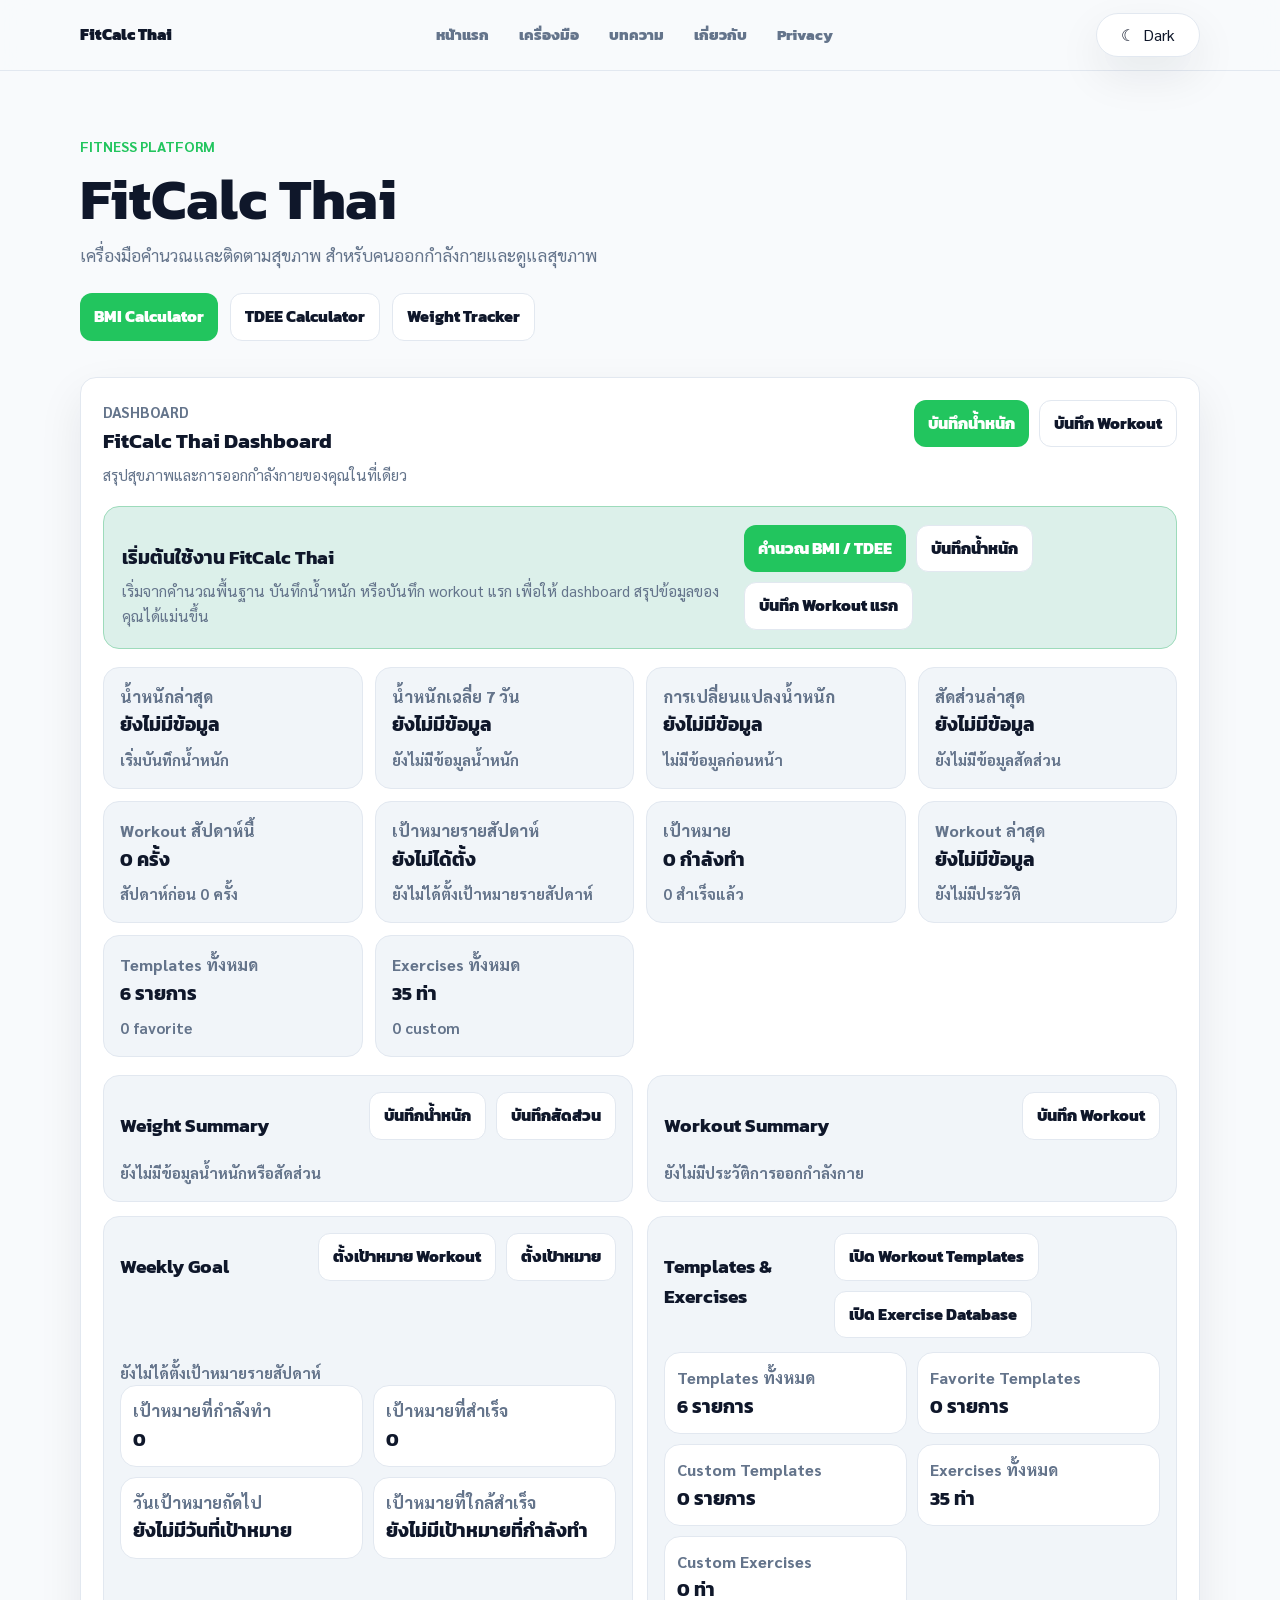
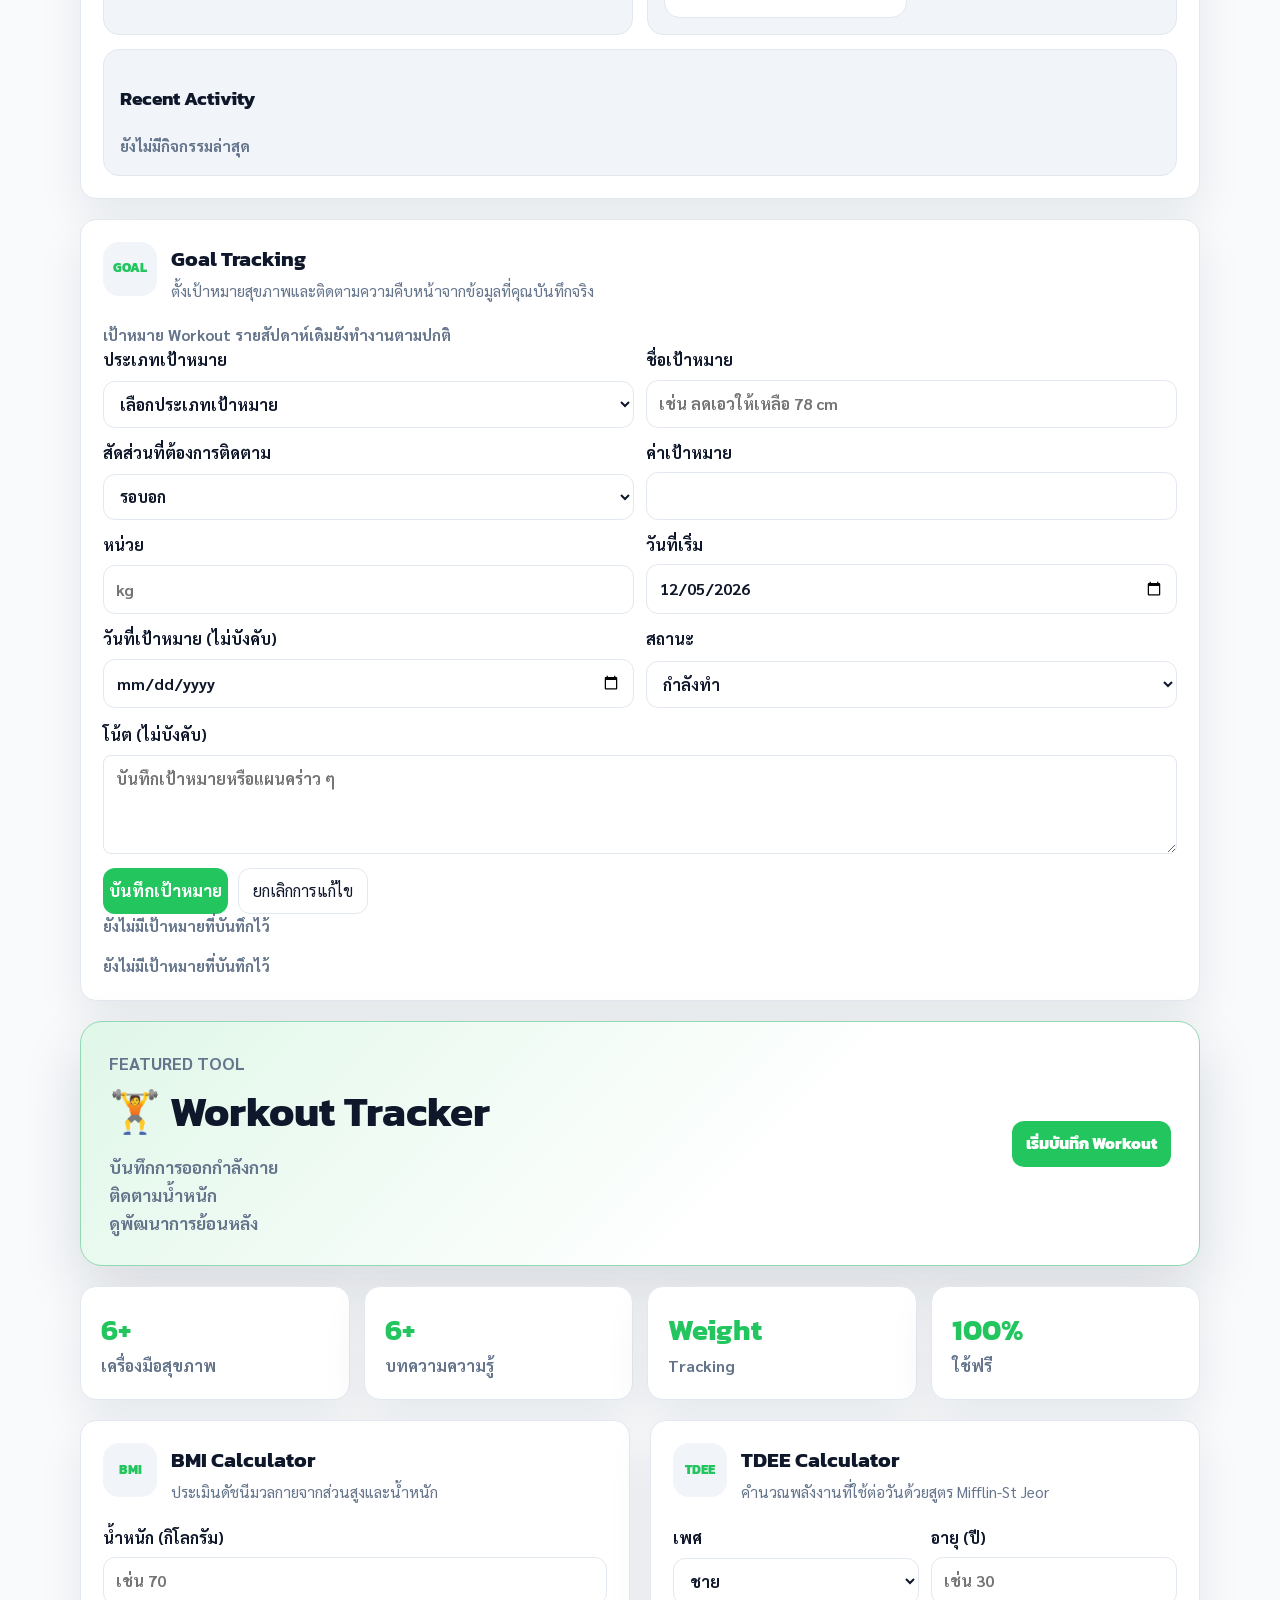
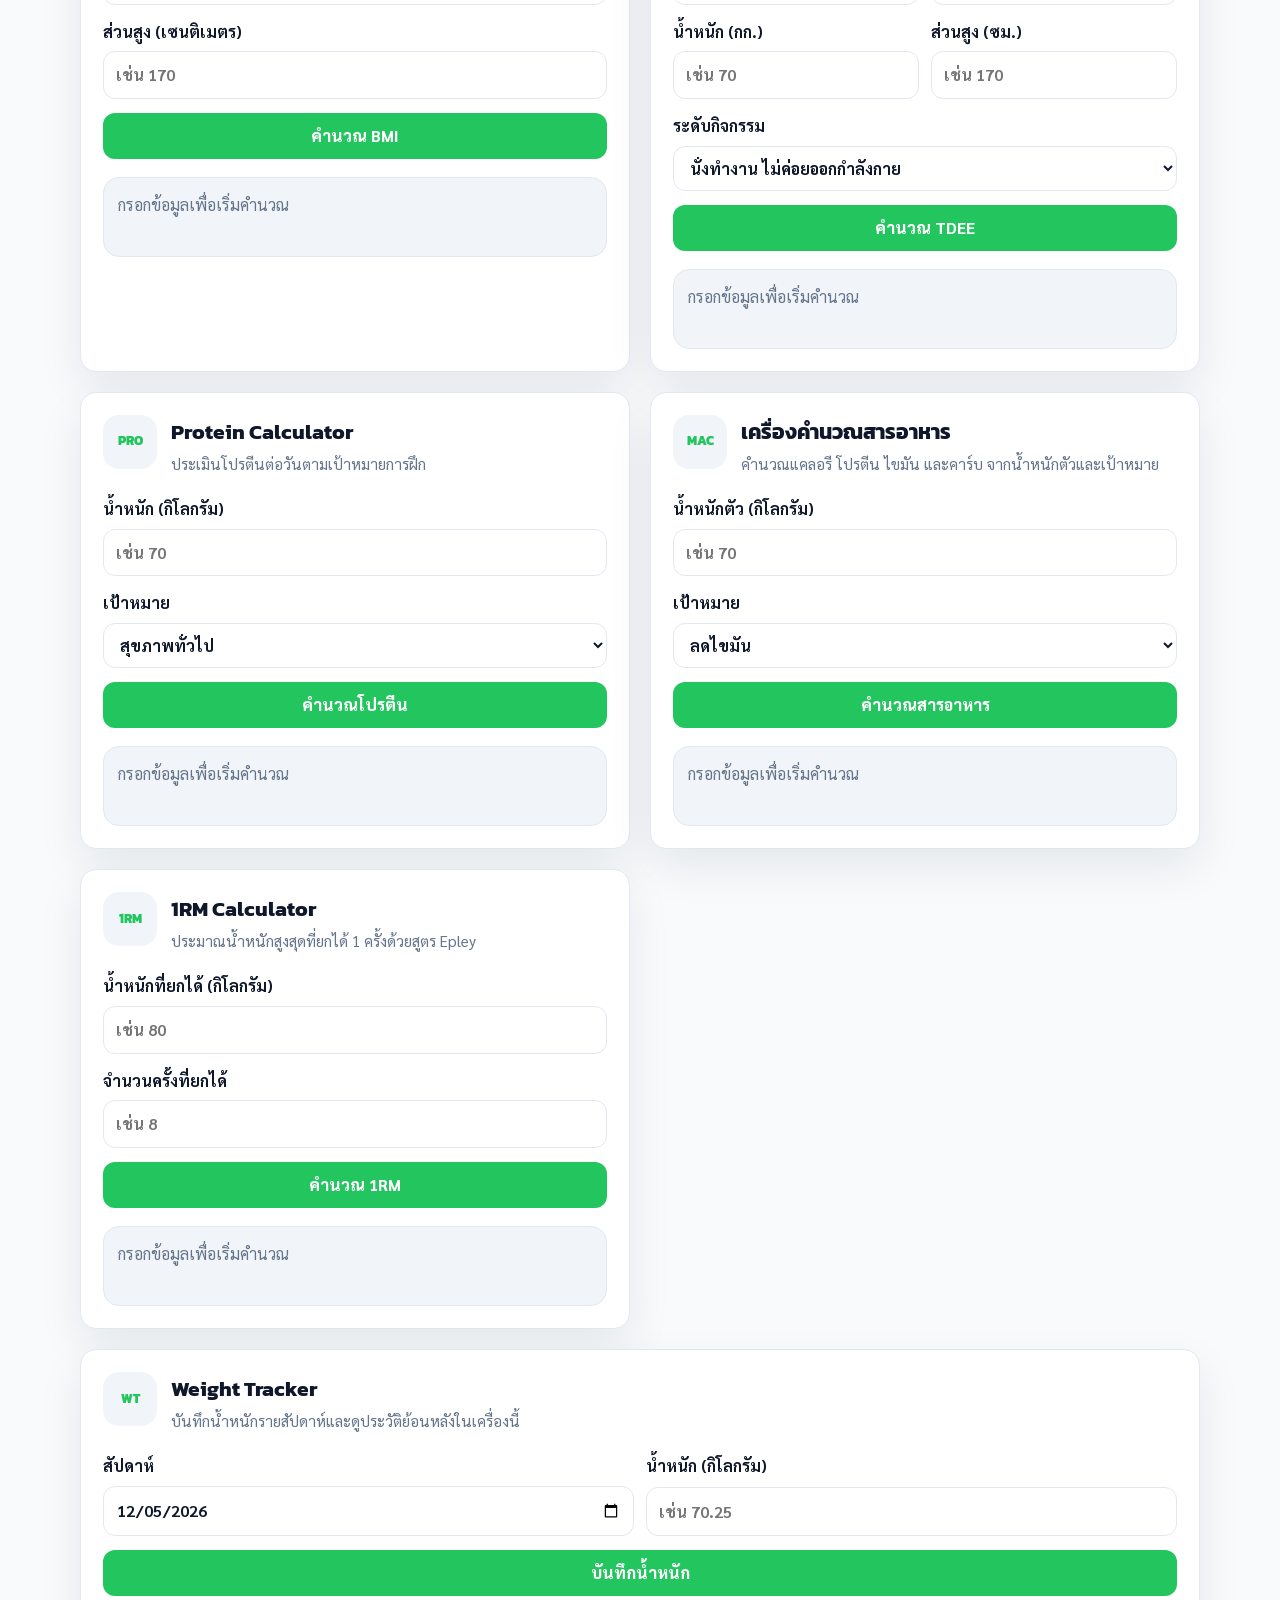
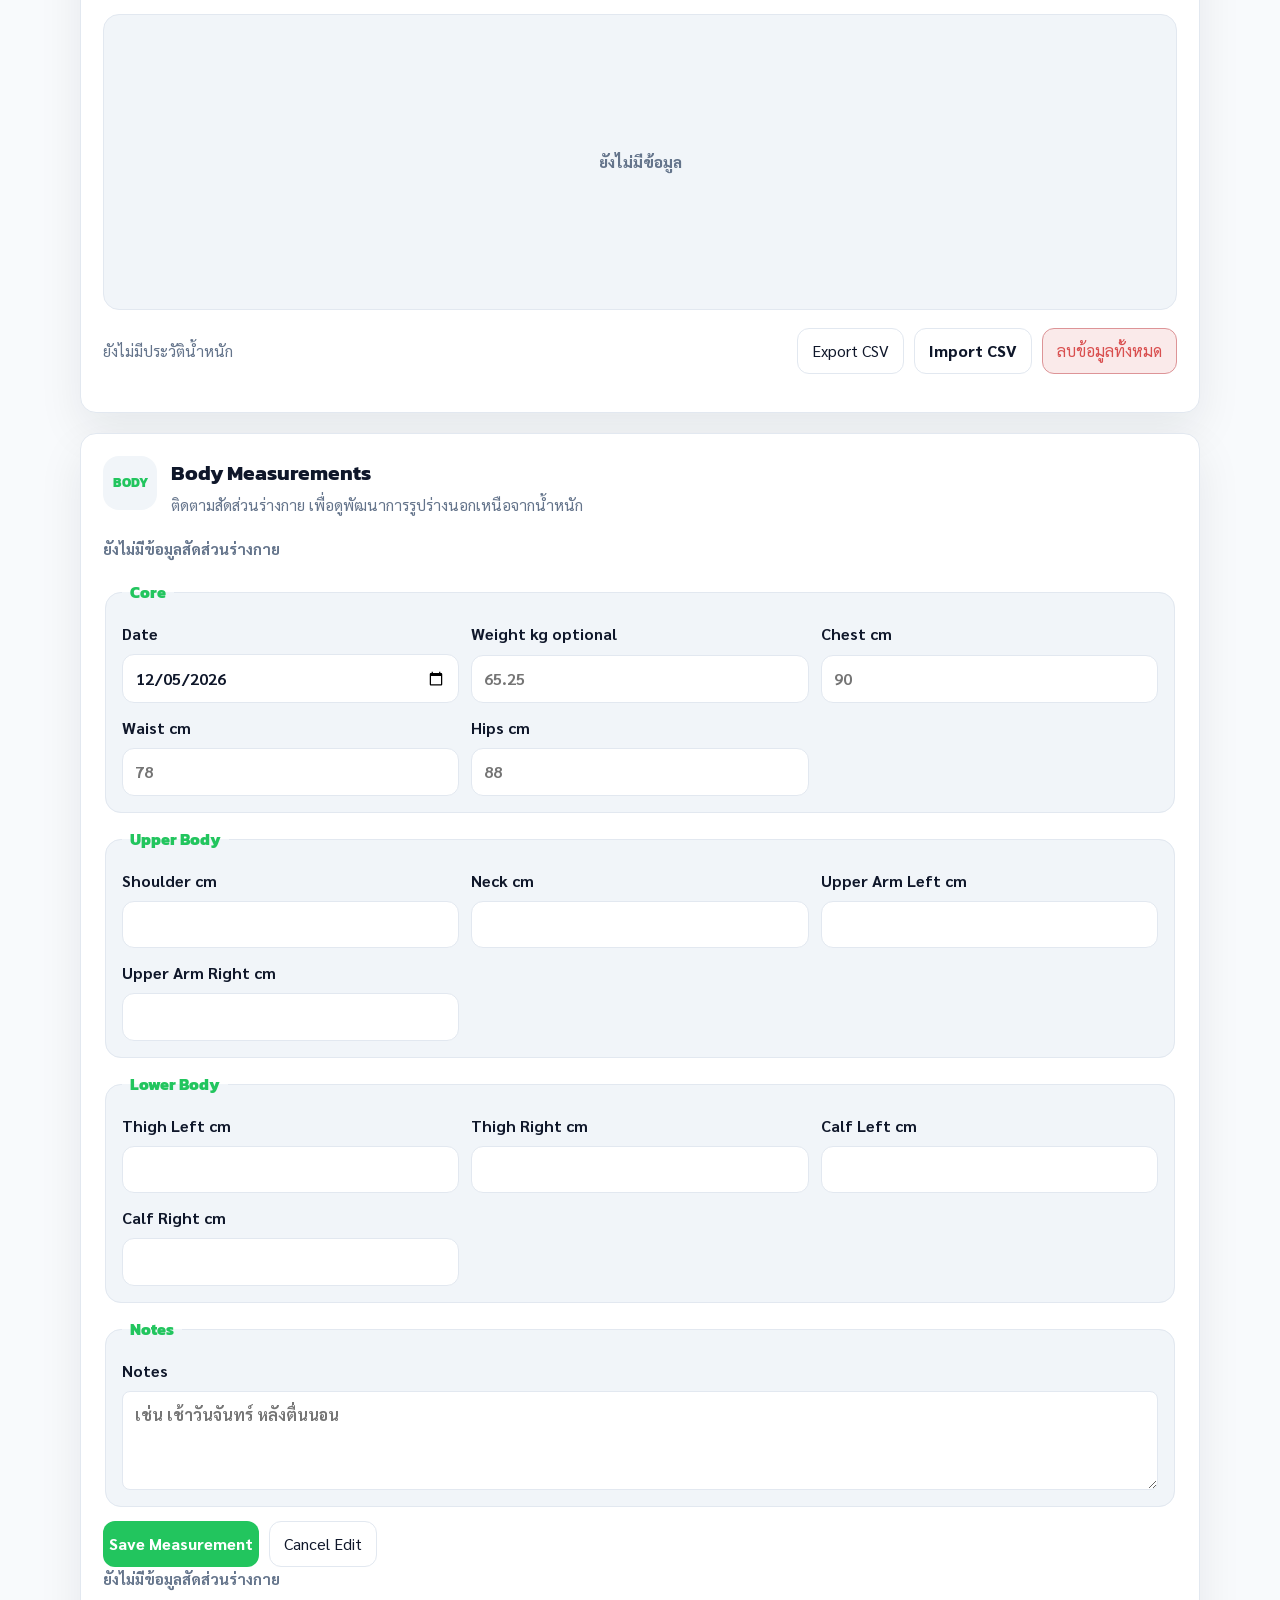
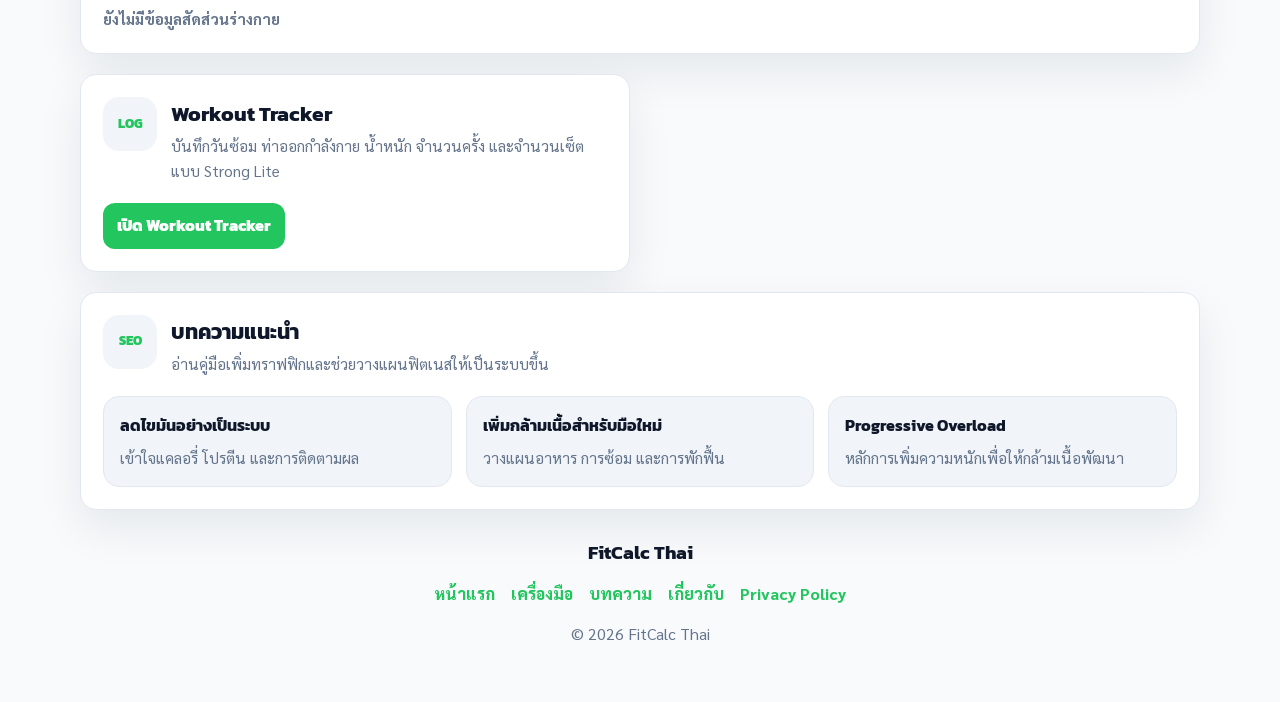
==== index.html @ 70052dc4 "feat: add goal tracking" ====
<!DOCTYPE html>
<html lang="th">
<head>
  <meta charset="UTF-8">
  <meta name="viewport" content="width=device-width, initial-scale=1.0">
  <title>FitCalc Thai | เครื่องมือฟิตเนสภาษาไทย</title>
  <meta name="description" content="FitCalc Thai เว็บรวมเครื่องมือฟิตเนสภาษาไทยสำหรับคำนวณ BMI, TDEE, โปรตีนต่อวัน และ 1RM ใช้งานง่าย รองรับมือถือ และมี Dark Mode">
  <meta name="keywords" content="FitCalc Thai, BMI Calculator, TDEE Calculator, Protein Calculator, 1RM Calculator, คำนวณ BMI, คำนวณ TDEE, คำนวณโปรตีน, คำนวณ 1RM, ฟิตเนส">
  <meta name="author" content="FitCalc Thai">
  <meta name="theme-color" content="#176b87">
  <meta property="og:type" content="website">
  <meta property="og:title" content="FitCalc Thai | เครื่องมือฟิตเนสภาษาไทย">
  <meta property="og:description" content="คำนวณ BMI, TDEE, โปรตีนต่อวัน และ 1RM ได้ในหน้าเดียว พร้อม UI แบบ Card และ Dark Mode">
  <meta property="og:site_name" content="FitCalc Thai">
  <meta property="og:locale" content="th_TH">
  <script async src="https://www.googletagmanager.com/gtag/js?id=G-XT6JGFNCKM"></script>
  <script>
    window.dataLayer = window.dataLayer || [];
    function gtag(){dataLayer.push(arguments);}
    gtag("js", new Date());
    gtag("config", "G-XT6JGFNCKM");
  </script>
  <link rel="stylesheet" href="style.css">
  <link rel="canonical" href="https://kaescib.github.io/FitCalcThai/">
  <meta name="google-site-verification" content="6y9c37ViQs0DbVfomYhz56SrQqQdRK6Nkue2IoiEQuY">
</head>
<body>
  <nav class="site-nav" aria-label="เมนูหลัก">
    <div class="nav-inner">
      <a class="nav-brand" href="index.html">FitCalc Thai</a>
      <div class="nav-links">
        <a href="index.html">หน้าแรก</a>
        <details class="nav-dropdown">
          <summary>เครื่องมือ</summary>
          <div class="dropdown-menu">
            <a href="index.html#bmiForm">BMI Calculator</a>
            <a href="index.html#tdeeForm">TDEE Calculator</a>
            <a href="index.html#proteinForm">Protein Calculator</a>
            <a href="index.html#macroForm">Macro Calculator</a>
            <a href="index.html#oneRmForm">1RM Calculator</a>
            <a href="index.html#weightTrackerForm">Weight Tracker</a>
            <a href="workout-tracker.html">Workout Tracker</a>
          </div>
        </details>
        <details class="nav-dropdown">
          <summary>บทความ</summary>
          <div class="dropdown-menu">
            <a href="bmi-guide.html">BMI Guide</a>
            <a href="tdee-guide.html">TDEE Guide</a>
            <a href="protein-guide.html">Protein Guide</a>
            <a href="gain-muscle-guide.html">Gain Muscle Guide</a>
            <a href="lose-fat-guide.html">Lose Fat Guide</a>
            <a href="progressive-overload-guide.html">Progressive Overload Guide</a>
          </div>
        </details>
        <a href="about.html">เกี่ยวกับ</a>
        <a href="privacy-policy.html">Privacy</a>
      </div>
      <button class="theme-toggle" id="themeToggle" type="button" aria-label="สลับโหมดมืดและสว่าง">
        <span id="themeIcon">☾</span>
        <span id="themeText">Dark</span>
      </button>
    </div>
  </nav>
  <header class="site-header">
    <div>
      <p class="eyebrow">Fitness Platform</p>
      <h1>FitCalc Thai</h1>
      <p class="intro">เครื่องมือคำนวณและติดตามสุขภาพ สำหรับคนออกกำลังกายและดูแลสุขภาพ</p>
      <div class="hero-actions" aria-label="เครื่องมือยอดนิยม">
        <a class="calculator-link" href="#bmiForm">BMI Calculator</a>
        <a class="guide-link" href="#tdeeForm">TDEE Calculator</a>
        <a class="guide-link" href="#weightTrackerForm">Weight Tracker</a>
      </div>
    </div>
  </header>

  <main class="tool-grid">
    <section class="card dashboard-v2-card">
      <div class="dashboard-v2-header">
        <div>
          <p class="eyebrow">Dashboard</p>
          <h2>FitCalc Thai Dashboard</h2>
          <p>สรุปสุขภาพและการออกกำลังกายของคุณในที่เดียว</p>
        </div>
        <div class="dashboard-quick-actions">
          <a class="calculator-link" href="#weightTrackerForm">บันทึกน้ำหนัก</a>
          <a class="guide-link" href="workout-tracker.html#workoutTrackerSection">บันทึก Workout</a>
        </div>
      </div>

      <div class="beginner-panel is-hidden" id="dashboardBeginnerPanel">
        <div>
          <h3>เริ่มต้นใช้งาน FitCalc Thai</h3>
          <p>เริ่มจากคำนวณพื้นฐาน บันทึกน้ำหนัก หรือบันทึก workout แรก เพื่อให้ dashboard สรุปข้อมูลของคุณได้แม่นขึ้น</p>
        </div>
        <div class="dashboard-quick-actions">
          <a class="calculator-link" href="#bmiForm">คำนวณ BMI / TDEE</a>
          <a class="guide-link" href="#weightTrackerForm">บันทึกน้ำหนัก</a>
          <a class="guide-link" href="workout-tracker.html#workoutTrackerSection">บันทึก Workout แรก</a>
        </div>
      </div>

      <div class="dashboard-summary-grid" id="dashboardSummaryCards" aria-live="polite"></div>

      <div class="dashboard-detail-grid">
        <section class="dashboard-panel">
          <div class="dashboard-panel-header">
            <h3>Weight Summary</h3>
            <div class="dashboard-link-group">
              <a class="guide-link" href="#weightTrackerForm">บันทึกน้ำหนัก</a>
              <a class="guide-link" href="#bodyMeasurementsSection">บันทึกสัดส่วน</a>
            </div>
          </div>
          <div id="dashboardWeightSummary" aria-live="polite"></div>
        </section>

        <section class="dashboard-panel">
          <div class="dashboard-panel-header">
            <h3>Workout Summary</h3>
            <a class="guide-link" href="workout-tracker.html#workoutTrackerSection">บันทึก Workout</a>
          </div>
          <div id="dashboardWorkoutSummary" aria-live="polite"></div>
        </section>

        <section class="dashboard-panel">
          <div class="dashboard-panel-header">
            <h3>Weekly Goal</h3>
            <div class="dashboard-link-group">
              <a class="guide-link" href="workout-tracker.html#weeklyGoalSection">ตั้งเป้าหมาย Workout</a>
              <a class="guide-link" href="#goalTrackingSection">ตั้งเป้าหมาย</a>
            </div>
          </div>
          <div id="dashboardWeeklyGoal" aria-live="polite"></div>
        </section>

        <section class="dashboard-panel">
          <div class="dashboard-panel-header">
            <h3>Templates & Exercises</h3>
            <div class="dashboard-link-group">
              <a class="guide-link" href="workout-tracker.html#workoutTemplatesSection">เปิด Workout Templates</a>
              <a class="guide-link" href="workout-tracker.html#exerciseDatabaseSection">เปิด Exercise Database</a>
            </div>
          </div>
          <div id="dashboardLibrarySummary" aria-live="polite"></div>
        </section>
      </div>

      <section class="dashboard-panel dashboard-recent-panel">
        <div class="dashboard-panel-header">
          <h3>Recent Activity</h3>
        </div>
        <div id="dashboardRecentActivity" aria-live="polite"></div>
      </section>
    </section>

    <section class="card tracker-card anchor-section" id="goalTrackingSection">
      <div class="card-header">
        <span class="tool-icon">GOAL</span>
        <div>
          <h2>Goal Tracking</h2>
          <p>ตั้งเป้าหมายสุขภาพและติดตามความคืบหน้าจากข้อมูลที่คุณบันทึกจริง</p>
        </div>
      </div>

      <p class="workout-status">เป้าหมาย Workout รายสัปดาห์เดิมยังทำงานตามปกติ</p>

      <form class="calculator-form goal-form" id="goalForm">
        <input type="hidden" id="goalEditingId">
        <div class="two-column">
          <label>
            ประเภทเป้าหมาย
            <select id="goalType" required>
              <option value="">เลือกประเภทเป้าหมาย</option>
              <option value="weight">เป้าหมายน้ำหนัก</option>
              <option value="waist">เป้าหมายรอบเอว</option>
              <option value="weeklyWorkout">เป้าหมาย Workout รายสัปดาห์</option>
              <option value="bodyMeasurement">เป้าหมายสัดส่วนร่างกาย</option>
            </select>
          </label>
          <label>
            ชื่อเป้าหมาย
            <input type="text" id="goalTitle" autocomplete="off" placeholder="เช่น ลดเอวให้เหลือ 78 cm" required>
          </label>
          <label>
            สัดส่วนที่ต้องการติดตาม
            <select id="goalMeasurementField">
              <option value="chest">รอบอก</option>
              <option value="hips">สะโพก</option>
              <option value="shoulder">ไหล่</option>
              <option value="upperArmAverage">ต้นแขนเฉลี่ย</option>
              <option value="thighAverage">ต้นขาเฉลี่ย</option>
            </select>
          </label>
          <label>
            ค่าเป้าหมาย
            <input type="number" id="goalTargetValue" min="0.01" step="0.01" inputmode="decimal" autocomplete="off" required>
          </label>
          <label>
            หน่วย
            <input type="text" id="goalUnit" autocomplete="off" placeholder="kg" required>
          </label>
          <label>
            วันที่เริ่ม
            <input type="date" id="goalStartDate" lang="en-GB" required>
          </label>
          <label>
            วันที่เป้าหมาย (ไม่บังคับ)
            <input type="date" id="goalTargetDate" lang="en-GB">
          </label>
          <label>
            สถานะ
            <select id="goalStatus" required>
              <option value="Active">กำลังทำ</option>
              <option value="Completed">สำเร็จแล้ว</option>
              <option value="Paused">พักไว้ก่อน</option>
            </select>
          </label>
        </div>
        <label>
          โน้ต (ไม่บังคับ)
          <textarea id="goalNotes" rows="3" placeholder="บันทึกเป้าหมายหรือแผนคร่าว ๆ"></textarea>
        </label>
        <div class="goal-form-actions">
          <button type="submit">บันทึกเป้าหมาย</button>
          <button class="secondary-button" id="cancelGoalEditButton" type="button">ยกเลิกการแก้ไข</button>
        </div>
      </form>

      <p class="workout-status" id="goalStatusMessage" aria-live="polite">ยังไม่มีเป้าหมายที่บันทึกไว้</p>
      <div class="goal-list" id="goalList" aria-live="polite"></div>
    </section>

    <section class="featured-workout-card">
      <div>
        <p class="eyebrow">Featured Tool</p>
        <h2>🏋️ Workout Tracker</h2>
        <p>บันทึกการออกกำลังกาย<br>ติดตามน้ำหนัก<br>ดูพัฒนาการย้อนหลัง</p>
      </div>
      <a class="calculator-link" href="workout-tracker.html">เริ่มบันทึก Workout</a>
    </section>

    <section class="stats-grid" aria-label="สถิติ FitCalc Thai">
      <div class="stat-card">
        <strong>6+</strong>
        <span>เครื่องมือสุขภาพ</span>
      </div>
      <div class="stat-card">
        <strong>6+</strong>
        <span>บทความความรู้</span>
      </div>
      <div class="stat-card">
        <strong>Weight</strong>
        <span>Tracking</span>
      </div>
      <div class="stat-card">
        <strong>100%</strong>
        <span>ใช้ฟรี</span>
      </div>
    </section>
    <section class="card">
      <div class="card-header">
        <span class="tool-icon">BMI</span>
        <div>
          <h2>BMI Calculator</h2>
          <p>ประเมินดัชนีมวลกายจากส่วนสูงและน้ำหนัก</p>
        </div>
      </div>

      <form class="calculator-form" id="bmiForm">
        <label>
          น้ำหนัก (กิโลกรัม)
          <input type="number" id="bmiWeight" min="1" step="0.1" inputmode="decimal" autocomplete="off" placeholder="เช่น 70" required>
        </label>
        <label>
          ส่วนสูง (เซนติเมตร)
          <input type="number" id="bmiHeight" min="1" step="0.1" inputmode="decimal" autocomplete="off" placeholder="เช่น 170" required>
        </label>
        <button type="submit">คำนวณ BMI</button>
      </form>

      <div class="result-box" id="bmiResult" aria-live="polite">กรอกข้อมูลเพื่อเริ่มคำนวณ</div>
    </section>

    <section class="card">
      <div class="card-header">
        <span class="tool-icon">TDEE</span>
        <div>
          <h2>TDEE Calculator</h2>
          <p>คำนวณพลังงานที่ใช้ต่อวันด้วยสูตร Mifflin-St Jeor</p>
        </div>
      </div>

      <form class="calculator-form" id="tdeeForm">
        <div class="two-column">
          <label>
            เพศ
            <select id="tdeeGender">
              <option value="male">ชาย</option>
              <option value="female">หญิง</option>
            </select>
          </label>
          <label>
            อายุ (ปี)
            <input type="number" id="tdeeAge" min="1" step="1" inputmode="numeric" autocomplete="off" placeholder="เช่น 30" required>
          </label>
        </div>
        <div class="two-column">
          <label>
            น้ำหนัก (กก.)
            <input type="number" id="tdeeWeight" min="1" step="0.1" inputmode="decimal" autocomplete="off" placeholder="เช่น 70" required>
          </label>
          <label>
            ส่วนสูง (ซม.)
            <input type="number" id="tdeeHeight" min="1" step="0.1" inputmode="decimal" autocomplete="off" placeholder="เช่น 170" required>
          </label>
        </div>
        <label>
          ระดับกิจกรรม
          <select id="tdeeActivity">
            <option value="1.2">นั่งทำงาน ไม่ค่อยออกกำลังกาย</option>
            <option value="1.375">ออกกำลังกายเบา 1-3 วัน/สัปดาห์</option>
            <option value="1.55">ออกกำลังกายปานกลาง 3-5 วัน/สัปดาห์</option>
            <option value="1.725">ออกกำลังกายหนัก 6-7 วัน/สัปดาห์</option>
            <option value="1.9">ใช้แรงมากหรือซ้อมหนักมาก</option>
          </select>
        </label>
        <button type="submit">คำนวณ TDEE</button>
      </form>

      <div class="result-box" id="tdeeResult" aria-live="polite">กรอกข้อมูลเพื่อเริ่มคำนวณ</div>
    </section>

    <section class="card">
      <div class="card-header">
        <span class="tool-icon">PRO</span>
        <div>
          <h2>Protein Calculator</h2>
          <p>ประเมินโปรตีนต่อวันตามเป้าหมายการฝึก</p>
        </div>
      </div>

      <form class="calculator-form" id="proteinForm">
        <label>
          น้ำหนัก (กิโลกรัม)
          <input type="number" id="proteinWeight" min="1" step="0.1" inputmode="decimal" autocomplete="off" placeholder="เช่น 70" required>
        </label>
        <label>
          เป้าหมาย
          <select id="proteinGoal">
            <option value="1.2">สุขภาพทั่วไป</option>
            <option value="1.6">ลดไขมัน / รักษากล้ามเนื้อ</option>
            <option value="2">เพิ่มกล้ามเนื้อ</option>
          </select>
        </label>
        <button type="submit">คำนวณโปรตีน</button>
      </form>

      <div class="result-box" id="proteinResult" aria-live="polite">กรอกข้อมูลเพื่อเริ่มคำนวณ</div>
    </section>

    <section class="card">
      <div class="card-header">
        <span class="tool-icon">MAC</span>
        <div>
          <h2>เครื่องคำนวณสารอาหาร</h2>
          <p>คำนวณแคลอรี โปรตีน ไขมัน และคาร์บ จากน้ำหนักตัวและเป้าหมาย</p>
        </div>
      </div>

      <form class="calculator-form" id="macroForm">
        <label>
          น้ำหนักตัว (กิโลกรัม)
          <input type="number" id="macroWeight" min="1" step="0.1" inputmode="decimal" autocomplete="off" placeholder="เช่น 70" required>
        </label>
        <label>
          เป้าหมาย
          <select id="macroGoal">
            <option value="fatLoss">ลดไขมัน</option>
            <option value="maintenance">รักษาน้ำหนัก</option>
            <option value="muscleGain">เพิ่มกล้ามเนื้อ</option>
          </select>
        </label>
        <button type="submit">คำนวณสารอาหาร</button>
      </form>

      <div class="result-box" id="macroResult" aria-live="polite">กรอกข้อมูลเพื่อเริ่มคำนวณ</div>
    </section>

    <section class="card">
      <div class="card-header">
        <span class="tool-icon">1RM</span>
        <div>
          <h2>1RM Calculator</h2>
          <p>ประมาณน้ำหนักสูงสุดที่ยกได้ 1 ครั้งด้วยสูตร Epley</p>
        </div>
      </div>

      <form class="calculator-form" id="oneRmForm">
        <label>
          น้ำหนักที่ยกได้ (กิโลกรัม)
          <input type="number" id="oneRmWeight" min="1" step="0.5" inputmode="decimal" autocomplete="off" placeholder="เช่น 80" required>
        </label>
        <label>
          จำนวนครั้งที่ยกได้
          <input type="number" id="oneRmReps" min="1" step="1" inputmode="numeric" autocomplete="off" placeholder="เช่น 8" required>
        </label>
        <button type="submit">คำนวณ 1RM</button>
      </form>

      <div class="result-box" id="oneRmResult" aria-live="polite">กรอกข้อมูลเพื่อเริ่มคำนวณ</div>
    </section>

    <section class="card tracker-card">
      <div class="card-header">
        <span class="tool-icon">WT</span>
        <div>
          <h2>Weight Tracker</h2>
          <p>บันทึกน้ำหนักรายสัปดาห์และดูประวัติย้อนหลังในเครื่องนี้</p>
        </div>
      </div>

      <form class="calculator-form" id="weightTrackerForm">
        <div class="two-column">
          <label>
            สัปดาห์
            <input type="date" id="trackerDate" lang="en-GB" required>
          </label>
          <label>
            น้ำหนัก (กิโลกรัม)
            <input type="number" id="trackerWeight" min="1" step="0.01" inputmode="decimal" autocomplete="off" placeholder="เช่น 70.25" required>
          </label>
        </div>
        <button type="submit">บันทึกน้ำหนัก</button>
      </form>

      <div class="chart-panel">
        <canvas id="weightProgressChart" aria-label="กราฟน้ำหนักรายสัปดาห์" role="img"></canvas>
        <p class="empty-chart-message" id="chartEmptyMessage">ยังไม่มีข้อมูล</p>
      </div>

      <div class="tracker-actions">
        <p id="trackerSummary" aria-live="polite">ยังไม่มีประวัติน้ำหนัก</p>
        <div class="tracker-buttons">
          <button class="secondary-button" id="exportCsvButton" type="button">Export CSV</button>
          <label class="secondary-button import-button" for="importCsvInput">Import CSV</label>
          <input class="file-input" id="importCsvInput" type="file" accept=".csv,text/csv">
          <button class="danger-button" id="clearTrackerButton" type="button">ลบข้อมูลทั้งหมด</button>
        </div>
      </div>

      <ul class="history-list" id="weightHistoryList" aria-live="polite"></ul>
    </section>

    <section class="card tracker-card anchor-section" id="bodyMeasurementsSection">
      <div class="card-header">
        <span class="tool-icon">BODY</span>
        <div>
          <h2>Body Measurements</h2>
          <p>ติดตามสัดส่วนร่างกาย เพื่อดูพัฒนาการรูปร่างนอกเหนือจากน้ำหนัก</p>
        </div>
      </div>

      <div class="measurement-summary-grid" id="measurementSummary" aria-live="polite"></div>

      <form class="calculator-form measurement-form" id="bodyMeasurementForm">
        <input type="hidden" id="measurementEditingId">

        <fieldset>
          <legend>Core</legend>
          <div class="measurement-field-grid">
            <label>
              Date
              <input type="date" id="measurementDate" lang="en-GB" required>
            </label>
            <label>
              Weight kg optional
              <input type="number" id="measurementWeight" min="0" step="0.01" inputmode="decimal" autocomplete="off" placeholder="65.25">
            </label>
            <label>
              Chest cm
              <input type="number" id="measurementChest" min="0" step="0.01" inputmode="decimal" autocomplete="off" placeholder="90">
            </label>
            <label>
              Waist cm
              <input type="number" id="measurementWaist" min="0" step="0.01" inputmode="decimal" autocomplete="off" placeholder="78">
            </label>
            <label>
              Hips cm
              <input type="number" id="measurementHips" min="0" step="0.01" inputmode="decimal" autocomplete="off" placeholder="88">
            </label>
          </div>
        </fieldset>

        <fieldset>
          <legend>Upper Body</legend>
          <div class="measurement-field-grid">
            <label>
              Shoulder cm
              <input type="number" id="measurementShoulder" min="0" step="0.01" inputmode="decimal" autocomplete="off">
            </label>
            <label>
              Neck cm
              <input type="number" id="measurementNeck" min="0" step="0.01" inputmode="decimal" autocomplete="off">
            </label>
            <label>
              Upper Arm Left cm
              <input type="number" id="measurementUpperArmLeft" min="0" step="0.01" inputmode="decimal" autocomplete="off">
            </label>
            <label>
              Upper Arm Right cm
              <input type="number" id="measurementUpperArmRight" min="0" step="0.01" inputmode="decimal" autocomplete="off">
            </label>
          </div>
        </fieldset>

        <fieldset>
          <legend>Lower Body</legend>
          <div class="measurement-field-grid">
            <label>
              Thigh Left cm
              <input type="number" id="measurementThighLeft" min="0" step="0.01" inputmode="decimal" autocomplete="off">
            </label>
            <label>
              Thigh Right cm
              <input type="number" id="measurementThighRight" min="0" step="0.01" inputmode="decimal" autocomplete="off">
            </label>
            <label>
              Calf Left cm
              <input type="number" id="measurementCalfLeft" min="0" step="0.01" inputmode="decimal" autocomplete="off">
            </label>
            <label>
              Calf Right cm
              <input type="number" id="measurementCalfRight" min="0" step="0.01" inputmode="decimal" autocomplete="off">
            </label>
          </div>
        </fieldset>

        <fieldset>
          <legend>Notes</legend>
          <label>
            Notes
            <textarea id="measurementNotes" rows="3" placeholder="เช่น เช้าวันจันทร์ หลังตื่นนอน"></textarea>
          </label>
        </fieldset>

        <div class="measurement-actions">
          <button type="submit">Save Measurement</button>
          <button class="secondary-button" id="cancelMeasurementEditButton" type="button">Cancel Edit</button>
        </div>
      </form>

      <p class="workout-status" id="measurementStatus" aria-live="polite">ยังไม่มีข้อมูลสัดส่วนร่างกาย</p>
      <div class="measurement-history-list" id="measurementHistoryList" aria-live="polite"></div>
    </section>

    <section class="card" id="workoutTrackerCard">
      <div class="card-header">
        <span class="tool-icon">LOG</span>
        <div>
          <h2>Workout Tracker</h2>
          <p>บันทึกวันซ้อม ท่าออกกำลังกาย น้ำหนัก จำนวนครั้ง และจำนวนเซ็ตแบบ Strong Lite</p>
        </div>
      </div>
      <a class="calculator-link" href="workout-tracker.html">เปิด Workout Tracker</a>
    </section>

    <section class="card article-links">
      <div class="card-header">
        <span class="tool-icon">SEO</span>
        <div>
          <h2>บทความแนะนำ</h2>
          <p>อ่านคู่มือเพิ่มทราฟฟิกและช่วยวางแผนฟิตเนสให้เป็นระบบขึ้น</p>
        </div>
      </div>

      <div class="article-link-grid">
        <a class="article-link-card" href="lose-fat-guide.html">
          <strong>ลดไขมันอย่างเป็นระบบ</strong>
          <span>เข้าใจแคลอรี่ โปรตีน และการติดตามผล</span>
        </a>
        <a class="article-link-card" href="gain-muscle-guide.html">
          <strong>เพิ่มกล้ามเนื้อสำหรับมือใหม่</strong>
          <span>วางแผนอาหาร การซ้อม และการพักฟื้น</span>
        </a>
        <a class="article-link-card" href="progressive-overload-guide.html">
          <strong>Progressive Overload</strong>
          <span>หลักการเพิ่มความหนักเพื่อให้กล้ามเนื้อพัฒนา</span>
        </a>
      </div>
    </section>
  </main>

  <footer class="site-footer">
    <strong class="footer-brand">FitCalc Thai</strong>
    <div class="footer-links">
      <a href="index.html">หน้าแรก</a>
      <a href="index.html#bmiForm">เครื่องมือ</a>
      <a href="bmi-guide.html">บทความ</a>
      <a href="about.html">เกี่ยวกับ</a>
      <a href="privacy-policy.html">Privacy Policy</a>
    </div>
    <p>© 2026 FitCalc Thai</p>
  </footer>

  <script src="chart.umd.js" defer></script>
  <script src="script.js" defer></script>
</body>
</html>
---- style.css ----
@import url("https://fonts.googleapis.com/css2?family=Kanit:wght@500;600;700;800&family=Sarabun:wght@400;500;600;700&display=swap");

:root {
  --bg: #f4f7fb;
  --surface: #ffffff;
  --surface-soft: #eef4ff;
  --text: #172033;
  --muted: #5b677c;
  --border: #d9e2f2;
  --primary: #176b87;
  --primary-dark: #114f63;
  --accent: #f2a541;
  --shadow: 0 16px 40px rgba(23, 32, 51, 0.1);
}

body.dark {
  --bg: #101722;
  --surface: #182232;
  --surface-soft: #22304a;
  --text: #edf4ff;
  --muted: #a8b6cc;
  --border: #314158;
  --primary: #62c7e6;
  --primary-dark: #41aacb;
  --accent: #f7bf63;
  --shadow: 0 16px 40px rgba(0, 0, 0, 0.28);
}

* {
  box-sizing: border-box;
}

html {
  scroll-behavior: smooth;
  scroll-padding-top: 112px;
}

body {
  margin: 0;
  min-height: 100vh;
  background: var(--bg);
  color: var(--text);
  font-family: Arial, "Tahoma", sans-serif;
  line-height: 1.6;
  transition: background 0.2s ease, color 0.2s ease;
}

.site-nav {
  position: sticky;
  top: 0;
  z-index: 10;
  border-bottom: 1px solid var(--border);
  background: color-mix(in srgb, var(--bg) 92%, transparent);
  backdrop-filter: blur(14px);
}

.nav-inner {
  display: flex;
  align-items: center;
  justify-content: space-between;
  gap: 20px;
  width: min(1120px, calc(100% - 32px));
  min-height: 62px;
  margin: 0 auto;
}

.nav-brand {
  color: var(--text);
  font-size: 1rem;
  font-weight: 900;
  text-decoration: none;
  white-space: nowrap;
}

.nav-links {
  display: flex;
  flex-wrap: wrap;
  justify-content: flex-end;
  gap: 6px;
}

.nav-links a {
  border-radius: 8px;
  color: var(--muted);
  font-size: 0.95rem;
  font-weight: 800;
  text-decoration: none;
  padding: 8px 10px;
}

.nav-links a:hover {
  background: var(--surface-soft);
  color: var(--primary);
}

.site-header,
.tool-grid,
.site-footer {
  width: min(1120px, calc(100% - 32px));
  margin: 0 auto;
}

.site-header {
  display: flex;
  align-items: flex-start;
  justify-content: space-between;
  gap: 24px;
  padding: 44px 0 28px;
}

.eyebrow {
  margin: 0 0 8px;
  color: var(--primary);
  font-size: 0.9rem;
  font-weight: 700;
  text-transform: uppercase;
}

h1,
h2,
p {
  margin-top: 0;
}

h1 {
  max-width: 760px;
  margin-bottom: 10px;
  font-size: clamp(2rem, 5vw, 3.6rem);
  line-height: 1.15;
}

.intro {
  max-width: 720px;
  margin-bottom: 0;
  color: var(--muted);
  font-size: 1.05rem;
}

.theme-toggle {
  display: inline-flex;
  align-items: center;
  justify-content: center;
  gap: 8px;
  min-width: 104px;
  min-height: 44px;
  border: 1px solid var(--border);
  border-radius: 8px;
  background: var(--surface);
  color: var(--text);
  box-shadow: var(--shadow);
  cursor: pointer;
  font-weight: 700;
}

.tool-grid {
  display: grid;
  grid-template-columns: repeat(2, minmax(0, 1fr));
  gap: 20px;
}

.card {
  border: 1px solid var(--border);
  border-radius: 8px;
  background: var(--surface);
  box-shadow: var(--shadow);
  padding: 22px;
  scroll-margin-top: 96px;
}

.anchor-section,
#workoutForm,
#workoutTemplateList,
#exerciseDatabaseList,
#weeklyWorkoutGoal {
  scroll-margin-top: 128px;
}

.card-header {
  display: flex;
  gap: 14px;
  align-items: flex-start;
  margin-bottom: 20px;
}

.tool-icon {
  display: inline-flex;
  flex: 0 0 54px;
  align-items: center;
  justify-content: center;
  width: 54px;
  height: 54px;
  border-radius: 8px;
  background: var(--surface-soft);
  color: var(--primary);
  font-size: 0.8rem;
  font-weight: 800;
}

.card h2 {
  margin-bottom: 4px;
  font-size: 1.3rem;
}

.card p {
  margin-bottom: 0;
  color: var(--muted);
  font-size: 0.95rem;
}

.calculator-form {
  display: grid;
  gap: 14px;
}

.two-column {
  display: grid;
  grid-template-columns: repeat(2, minmax(0, 1fr));
  gap: 12px;
}

label {
  display: grid;
  gap: 7px;
  color: var(--text);
  font-weight: 700;
}

input,
select,
textarea {
  width: 100%;
  min-height: 44px;
  border: 1px solid var(--border);
  border-radius: 8px;
  background: var(--surface);
  color: var(--text);
  font: inherit;
  padding: 10px 12px;
  outline: none;
}

textarea {
  min-height: 96px;
  resize: vertical;
}

select {
  cursor: pointer;
}

input:focus,
select:focus,
textarea:focus {
  border-color: var(--primary);
  box-shadow: 0 0 0 3px color-mix(in srgb, var(--primary) 22%, transparent);
}

button[type="submit"] {
  min-height: 46px;
  border: 0;
  border-radius: 8px;
  background: var(--primary);
  color: #ffffff;
  cursor: pointer;
  font: inherit;
  font-weight: 800;
  transition: transform 0.15s ease, background 0.15s ease;
}

button[type="button"] {
  font: inherit;
}

button:focus-visible,
input:focus-visible,
select:focus-visible,
textarea:focus-visible {
  outline: 3px solid var(--accent);
  outline-offset: 2px;
}

button[type="submit"]:hover,
.theme-toggle:hover,
.secondary-button:hover,
.danger-button:hover {
  transform: translateY(-1px);
}

button[type="submit"]:active,
.theme-toggle:active,
.secondary-button:active,
.danger-button:active {
  transform: translateY(0);
}

button[type="submit"]:hover {
  background: var(--primary-dark);
}

.result-box {
  min-height: 80px;
  margin-top: 18px;
  border: 1px solid var(--border);
  border-radius: 8px;
  background: var(--surface-soft);
  color: var(--muted);
  padding: 14px;
}

.result-box strong {
  display: block;
  color: var(--text);
  font-size: 1.45rem;
  line-height: 1.25;
}

.result-box span {
  color: var(--primary);
  font-weight: 800;
}

.tracker-card {
  grid-column: 1 / -1;
}

.chart-panel {
  position: relative;
  min-height: 280px;
  margin-top: 18px;
  border: 1px solid var(--border);
  border-radius: 8px;
  background: var(--surface-soft);
  padding: 14px;
}

.chart-panel canvas {
  width: 100%;
  height: 260px;
}

.empty-chart-message {
  position: absolute;
  inset: 0;
  display: grid;
  place-items: center;
  margin: 0;
  color: var(--muted);
  font-weight: 800;
}

.chart-panel.has-data .empty-chart-message {
  display: none;
}

.tracker-actions {
  display: flex;
  align-items: center;
  justify-content: space-between;
  gap: 14px;
  margin-top: 18px;
}

.tracker-actions p {
  margin: 0;
  color: var(--muted);
}

.tracker-buttons {
  display: flex;
  flex-wrap: wrap;
  justify-content: flex-end;
  gap: 10px;
}

.secondary-button,
.danger-button {
  display: inline-flex;
  align-items: center;
  justify-content: center;
  min-height: 42px;
  border-radius: 8px;
  cursor: pointer;
  font-weight: 800;
  padding: 9px 14px;
  transition: transform 0.15s ease, background 0.15s ease;
}

.secondary-button {
  border: 1px solid var(--border);
  background: var(--surface);
  color: var(--text);
}

.secondary-button:hover {
  background: var(--surface-soft);
}

.danger-button {
  border: 1px solid color-mix(in srgb, #d94f4f 55%, var(--border));
  background: color-mix(in srgb, #d94f4f 12%, var(--surface));
  color: #d94f4f;
}

.danger-button:hover {
  background: color-mix(in srgb, #d94f4f 18%, var(--surface));
}

.file-input {
  position: absolute;
  width: 1px;
  height: 1px;
  overflow: hidden;
  clip: rect(0 0 0 0);
  white-space: nowrap;
  clip-path: inset(50%);
}

.history-list {
  display: grid;
  gap: 10px;
  margin: 16px 0 0;
  padding: 0;
  list-style: none;
}

.history-item {
  display: flex;
  align-items: center;
  justify-content: space-between;
  gap: 16px;
  border: 1px solid var(--border);
  border-radius: 8px;
  background: var(--surface-soft);
  padding: 12px 14px;
}

.history-item strong {
  display: block;
  color: var(--text);
}

.history-item span {
  color: var(--muted);
  font-size: 0.95rem;
}

.measurement-summary-grid {
  display: grid;
  grid-template-columns: repeat(4, minmax(0, 1fr));
  gap: 12px;
  margin-bottom: 18px;
}

.measurement-summary-card,
.measurement-history-card {
  border: 1px solid var(--border);
  border-radius: 16px;
  background: var(--surface-soft);
  padding: 14px;
}

.measurement-summary-card span,
.measurement-history-card span,
.measurement-history-grid span {
  display: block;
  color: var(--muted);
  font-weight: 800;
}

.measurement-summary-card strong,
.measurement-history-card strong,
.measurement-history-grid strong {
  display: block;
  color: var(--text);
  font-family: "Kanit", Arial, "Tahoma", sans-serif;
}

.measurement-summary-card p {
  margin: 8px 0 0;
  color: var(--primary);
  font-weight: 800;
}

.measurement-form fieldset {
  min-width: 0;
  border: 1px solid var(--border);
  border-radius: 16px;
  background: var(--surface-soft);
  padding: 16px;
}

.measurement-form legend {
  color: var(--primary);
  font-family: "Kanit", Arial, "Tahoma", sans-serif;
  font-weight: 800;
  padding: 0 8px;
}

.measurement-field-grid {
  display: grid;
  grid-template-columns: repeat(3, minmax(0, 1fr));
  gap: 12px;
}

.measurement-actions {
  display: flex;
  flex-wrap: wrap;
  gap: 10px;
}

.measurement-history-list {
  display: grid;
  gap: 12px;
  margin-top: 16px;
}

.measurement-history-card {
  display: grid;
  gap: 12px;
}

.measurement-history-header {
  display: flex;
  align-items: flex-start;
  justify-content: space-between;
  gap: 12px;
}

.measurement-history-grid {
  display: grid;
  grid-template-columns: repeat(3, minmax(0, 1fr));
  gap: 10px;
}

.measurement-history-grid div {
  border: 1px solid var(--border);
  border-radius: 12px;
  background: var(--surface);
  padding: 10px 12px;
}

.measurement-note {
  border-top: 1px solid var(--border);
  padding-top: 10px;
}

.goal-form-actions,
.goal-card-actions {
  display: flex;
  flex-wrap: wrap;
  gap: 10px;
}

.goal-list {
  display: grid;
  grid-template-columns: repeat(2, minmax(0, 1fr));
  gap: 14px;
  margin-top: 16px;
}

.goal-card {
  display: grid;
  gap: 12px;
  border: 1px solid var(--border);
  border-radius: 16px;
  background: var(--surface-soft);
  padding: 16px;
}

.goal-card-header {
  display: flex;
  align-items: flex-start;
  justify-content: space-between;
  gap: 12px;
}

.goal-card-header span {
  display: block;
  color: var(--primary);
  font-weight: 800;
}

.goal-card-header h3 {
  margin: 2px 0 0;
  font-size: 1.18rem;
}

.goal-card-header > strong {
  border-radius: 999px;
  background: var(--surface);
  color: var(--primary);
  padding: 5px 9px;
}

.goal-progress-grid {
  display: grid;
  grid-template-columns: repeat(2, minmax(0, 1fr));
  gap: 10px;
}

.goal-status-text {
  color: var(--primary);
  font-weight: 800;
}

.site-footer {
  padding: 28px 0 40px;
  color: var(--muted);
  text-align: center;
}

.site-footer a {
  color: var(--primary);
  font-weight: 800;
  text-decoration: none;
}

.footer-links {
  display: flex;
  flex-wrap: wrap;
  justify-content: center;
  gap: 10px 16px;
  margin-bottom: 14px;
}

.article-links {
  grid-column: 1 / -1;
}

.article-link-grid {
  display: grid;
  grid-template-columns: repeat(3, minmax(0, 1fr));
  gap: 14px;
}

.article-link-card {
  border: 1px solid var(--border);
  border-radius: 8px;
  background: var(--surface-soft);
  color: var(--text);
  padding: 16px;
  text-decoration: none;
}

.article-link-card strong {
  display: block;
  margin-bottom: 6px;
}

.article-link-card span {
  color: var(--muted);
  font-size: 0.95rem;
}

.article-layout {
  width: min(880px, calc(100% - 32px));
  margin: 0 auto;
}

.article-card {
  border: 1px solid var(--border);
  border-radius: 8px;
  background: var(--surface);
  box-shadow: var(--shadow);
  padding: 28px;
}

.article-card h2 {
  margin: 30px 0 10px;
  font-size: 1.65rem;
}

.article-card h3 {
  margin: 22px 0 8px;
  font-size: 1.18rem;
}

.article-card p,
.article-card li {
  color: var(--muted);
}

.article-card ul,
.article-card ol {
  padding-left: 22px;
}

.guide-nav {
  display: flex;
  flex-wrap: wrap;
  gap: 10px;
  margin: 22px 0;
}

.guide-link,
.calculator-link {
  display: inline-flex;
  align-items: center;
  justify-content: center;
  min-height: 44px;
  border-radius: 8px;
  font-weight: 800;
  text-decoration: none;
  padding: 10px 14px;
}

.guide-link {
  border: 1px solid var(--border);
  background: var(--surface);
  color: var(--text);
}

.calculator-link {
  background: var(--primary);
  color: #ffffff;
}

.guide-link:hover,
.calculator-link:hover {
  transform: translateY(-1px);
}

.faq-item {
  border-top: 1px solid var(--border);
  padding-top: 14px;
}

@media (max-width: 760px) {
  .nav-inner {
    display: grid;
    gap: 10px;
    padding: 12px 0;
  }

  .nav-links {
    justify-content: flex-start;
  }

  .site-header {
    display: grid;
    padding-top: 28px;
  }

  .theme-toggle {
    width: 100%;
    box-shadow: none;
  }

  .tool-grid {
    grid-template-columns: 1fr;
  }

  .card {
    padding: 18px;
  }

  .card-header {
    gap: 12px;
  }

  .tool-icon {
    flex-basis: 48px;
    width: 48px;
    height: 48px;
  }

  .two-column {
    grid-template-columns: 1fr;
  }

  .tracker-actions,
  .history-item {
    align-items: stretch;
    flex-direction: column;
  }

  .measurement-summary-grid,
  .measurement-field-grid,
  .measurement-history-grid,
  .goal-list,
  .goal-progress-grid {
    grid-template-columns: 1fr;
  }

  .measurement-history-header,
  .measurement-actions,
  .goal-card-header,
  .goal-form-actions,
  .goal-card-actions {
    flex-direction: column;
  }

  .measurement-actions button,
  .measurement-actions .secondary-button,
  .goal-form-actions button,
  .goal-form-actions .secondary-button,
  .goal-card-actions button {
    width: 100%;
  }

  .article-link-grid {
    grid-template-columns: 1fr;
  }

  .tracker-buttons {
    justify-content: stretch;
  }

  .secondary-button,
  .danger-button {
    width: 100%;
  }
}

@media (max-width: 420px) {
  .nav-inner,
  .site-header,
  .tool-grid,
  .site-footer,
  .article-layout {
    width: min(100% - 20px, 1120px);
  }

  h1 {
    font-size: 2rem;
  }

  .card,
  .article-card {
    padding: 16px;
  }
}

/* Professional fitness platform polish */
:root {
  --bg: #f8fafc;
  --surface: #ffffff;
  --surface-soft: #f1f5f9;
  --text: #0f172a;
  --muted: #64748b;
  --border: #e2e8f0;
  --primary: #22c55e;
  --primary-dark: #16a34a;
  --accent: #22c55e;
  --shadow: 0 18px 45px rgba(15, 23, 42, 0.08);
  --shadow-strong: 0 24px 60px rgba(15, 23, 42, 0.14);
}

body.dark {
  --bg: #0f172a;
  --surface: #1e293b;
  --surface-soft: #263449;
  --text: #f8fafc;
  --muted: #cbd5e1;
  --border: #334155;
  --primary: #22c55e;
  --primary-dark: #16a34a;
  --accent: #22c55e;
  --shadow: 0 18px 45px rgba(0, 0, 0, 0.3);
  --shadow-strong: 0 24px 60px rgba(0, 0, 0, 0.42);
}

body {
  font-family: "Sarabun", Arial, "Tahoma", sans-serif;
}

h1,
h2,
h3,
.nav-brand,
.nav-links,
button,
.card h2,
.tool-icon,
.guide-link,
.calculator-link,
.article-link-card strong {
  font-family: "Kanit", Arial, "Tahoma", sans-serif;
}

.site-nav {
  background: color-mix(in srgb, var(--bg) 88%, transparent);
}

.nav-inner {
  min-height: 70px;
}

.nav-links {
  align-items: center;
}

.nav-menu-toggle {
  display: none;
  align-items: center;
  justify-content: center;
  width: 44px;
  height: 44px;
  border: 1px solid var(--border);
  border-radius: 12px;
  background: var(--surface);
  cursor: pointer;
  gap: 4px;
  padding: 0;
}

.nav-menu-toggle span {
  display: block;
  width: 18px;
  height: 2px;
  border-radius: 999px;
  background: var(--text);
  transition: transform 0.2s ease, opacity 0.2s ease;
}

.site-nav.is-menu-open .nav-menu-toggle span:nth-child(1) {
  transform: translateY(6px) rotate(45deg);
}

.site-nav.is-menu-open .nav-menu-toggle span:nth-child(2) {
  opacity: 0;
}

.site-nav.is-menu-open .nav-menu-toggle span:nth-child(3) {
  transform: translateY(-6px) rotate(-45deg);
}

.nav-links a,
.nav-dropdown summary {
  border-radius: 999px;
  color: var(--muted);
  cursor: pointer;
  font-size: 0.95rem;
  font-weight: 800;
  list-style: none;
  padding: 8px 12px;
  text-decoration: none;
}

.nav-links a:hover,
.nav-dropdown summary:hover,
.nav-dropdown[open] summary {
  background: var(--surface-soft);
  color: var(--primary);
}

.nav-dropdown {
  position: relative;
}

.nav-dropdown summary::-webkit-details-marker {
  display: none;
}

.dropdown-menu {
  position: absolute;
  right: 0;
  top: calc(100% + 12px);
  display: grid;
  min-width: 250px;
  border: 1px solid var(--border);
  border-radius: 16px;
  background: var(--surface);
  box-shadow: var(--shadow-strong);
  padding: 8px;
}

.dropdown-menu a {
  display: block;
  border-radius: 12px;
}

.dropdown-menu a:hover {
  background: var(--surface-soft);
}

.site-header {
  padding: 64px 0 36px;
}

.theme-toggle {
  border-radius: 999px;
}

.card,
.article-card,
.chart-panel,
.result-box,
.history-item,
.article-link-card {
  border-radius: 16px;
}

.card,
.article-card,
.article-link-card {
  transition: transform 0.22s ease, box-shadow 0.22s ease, border-color 0.22s ease;
}

.card:hover,
.article-link-card:hover {
  border-color: color-mix(in srgb, var(--primary) 42%, var(--border));
  box-shadow: var(--shadow-strong);
  transform: translateY(-3px);
}

.tool-icon {
  border-radius: 16px;
}

input,
select,
button[type="submit"],
.secondary-button,
.danger-button,
.guide-link,
.calculator-link {
  border-radius: 12px;
}

.calculator-link,
button[type="submit"] {
  background: var(--primary);
}

.calculator-link:hover,
button[type="submit"]:hover {
  background: var(--primary-dark);
}

.hero-actions {
  display: flex;
  flex-wrap: wrap;
  gap: 12px;
  margin-top: 24px;
}

.stats-grid {
  grid-column: 1 / -1;
  display: grid;
  grid-template-columns: repeat(4, minmax(0, 1fr));
  gap: 14px;
}

.dashboard-v2-card {
  grid-column: 1 / -1;
}

.dashboard-v2-header,
.beginner-panel,
.dashboard-panel-header {
  display: flex;
  align-items: flex-start;
  justify-content: space-between;
  gap: 16px;
}

.dashboard-v2-header {
  margin-bottom: 18px;
}

.dashboard-v2-header h2,
.beginner-panel h3,
.dashboard-panel h3 {
  margin-bottom: 6px;
}

.dashboard-quick-actions,
.dashboard-link-group {
  display: flex;
  flex-wrap: wrap;
  gap: 10px;
}

.beginner-panel {
  border: 1px solid color-mix(in srgb, var(--primary) 36%, var(--border));
  border-radius: 16px;
  background: color-mix(in srgb, var(--primary) 10%, var(--surface-soft));
  margin-bottom: 18px;
  padding: 18px;
}

.dashboard-summary-grid {
  display: grid;
  grid-template-columns: repeat(4, minmax(0, 1fr));
  gap: 12px;
  margin-bottom: 18px;
}

.dashboard-summary-card,
.dashboard-panel,
.dashboard-mini-metric {
  border: 1px solid var(--border);
  border-radius: 16px;
  background: var(--surface-soft);
}

.dashboard-summary-card {
  padding: 16px;
}

.dashboard-summary-card span,
.dashboard-mini-metric span,
.dashboard-goal-widget span,
.dashboard-activity-list span {
  display: block;
  color: var(--muted);
  font-weight: 800;
}

.dashboard-summary-card strong,
.dashboard-mini-metric strong,
.dashboard-goal-widget strong {
  display: block;
  color: var(--text);
  font-family: "Kanit", Arial, "Tahoma", sans-serif;
  font-size: 1.18rem;
}

.dashboard-summary-card p {
  margin: 8px 0 0;
  color: var(--muted);
  font-weight: 700;
}

.dashboard-detail-grid {
  display: grid;
  grid-template-columns: repeat(2, minmax(0, 1fr));
  gap: 14px;
}

.dashboard-panel {
  display: grid;
  gap: 14px;
  padding: 16px;
}

.dashboard-recent-panel {
  margin-top: 14px;
}

.dashboard-mini-grid {
  display: grid;
  grid-template-columns: repeat(2, minmax(0, 1fr));
  gap: 10px;
}

.dashboard-mini-metric {
  background: var(--surface);
  padding: 12px;
}

.dashboard-goal-widget {
  display: grid;
  gap: 10px;
}

.dashboard-progress-bar {
  width: 100%;
  height: 12px;
  overflow: hidden;
  border-radius: 999px;
  background: var(--surface);
}

.dashboard-progress-bar span {
  display: block;
  height: 100%;
  border-radius: inherit;
  background: var(--primary);
}

.dashboard-goal-widget p {
  margin: 0;
  color: var(--primary);
  font-weight: 800;
}

.dashboard-activity-list {
  display: grid;
  gap: 10px;
  margin: 0;
  padding: 0;
  list-style: none;
}

.dashboard-activity-list li {
  display: grid;
  grid-template-columns: minmax(80px, 0.5fr) minmax(0, 1fr) auto;
  gap: 12px;
  align-items: center;
  border: 1px solid var(--border);
  border-radius: 12px;
  background: var(--surface);
  padding: 12px;
}

.dashboard-activity-list time {
  color: var(--muted);
  font-weight: 700;
}

.stat-card {
  border: 1px solid var(--border);
  border-radius: 16px;
  background: var(--surface);
  box-shadow: var(--shadow);
  padding: 20px;
}

.stat-card strong {
  display: block;
  color: var(--primary);
  font-family: "Kanit", Arial, "Tahoma", sans-serif;
  font-size: 1.8rem;
}

.stat-card span {
  color: var(--muted);
  font-weight: 700;
}

.article-toc {
  border: 1px solid var(--border);
  border-radius: 16px;
  background: var(--surface);
  box-shadow: var(--shadow);
  padding: 18px;
}

.article-toc h2 {
  margin-bottom: 10px;
}

.article-toc ul {
  display: grid;
  gap: 8px;
  margin: 0;
  padding-left: 22px;
}

.article-toc a {
  color: var(--primary);
  font-weight: 800;
  text-decoration: none;
}

.footer-brand {
  display: block;
  margin-bottom: 12px;
  color: var(--text);
  font-family: "Kanit", Arial, "Tahoma", sans-serif;
  font-size: 1.2rem;
}

.is-hidden {
  display: none;
}

.featured-workout-card {
  grid-column: 1 / -1;
  display: flex;
  align-items: center;
  justify-content: space-between;
  gap: 24px;
  border: 1px solid color-mix(in srgb, var(--primary) 42%, var(--border));
  border-radius: 22px;
  background:
    linear-gradient(135deg, color-mix(in srgb, var(--primary) 14%, var(--surface)), var(--surface) 62%),
    var(--surface);
  box-shadow: var(--shadow-strong);
  padding: 28px;
}

.featured-workout-card h2 {
  margin-bottom: 10px;
  font-size: clamp(1.8rem, 4vw, 2.6rem);
}

.featured-workout-card p {
  margin-bottom: 0;
  color: var(--muted);
  font-size: 1.08rem;
  font-weight: 700;
}

.workout-layout {
  width: min(1120px, calc(100% - 32px));
  margin: 0 auto;
}

.workout-grid {
  display: grid;
  grid-template-columns: minmax(0, 1.25fr) minmax(280px, 0.75fr);
  gap: 20px;
}

.exercise-database-controls {
  display: grid;
  grid-template-columns: minmax(220px, 1.4fr) repeat(3, minmax(140px, 1fr)) minmax(180px, auto);
  gap: 12px;
  margin-bottom: 16px;
}

.reset-filter-button {
  align-self: end;
}

.exercise-database-layout {
  display: grid;
  grid-template-columns: minmax(0, 1.25fr) minmax(280px, 0.75fr);
  gap: 16px;
}

.exercise-database-list {
  display: grid;
  grid-template-columns: repeat(2, minmax(0, 1fr));
  gap: 12px;
  min-width: 0;
}

.exercise-database-card,
.custom-exercise-editor {
  border: 1px solid var(--border);
  border-radius: 16px;
  background: var(--surface-soft);
  padding: 14px;
}

.exercise-database-card,
.custom-exercise-editor {
  display: grid;
  gap: 12px;
  min-width: 0;
}

.exercise-database-header {
  display: flex;
  flex-wrap: wrap;
  align-items: flex-start;
  justify-content: space-between;
  gap: 12px;
  min-width: 0;
}

.exercise-database-header > div {
  min-width: 0;
}

.exercise-database-header span {
  color: var(--primary);
  font-weight: 800;
}

.exercise-database-header h3,
.custom-exercise-editor h3 {
  margin: 2px 0 0;
  font-size: 1.15rem;
}

.exercise-database-header strong {
  flex: 0 0 auto;
  max-width: 100%;
  border-radius: 999px;
  background: var(--surface);
  color: var(--primary);
  font-size: 0.85rem;
  padding: 5px 9px;
}

.exercise-meta-grid {
  display: grid;
  grid-template-columns: repeat(2, minmax(0, 1fr));
  gap: 8px;
  margin: 0;
}

.exercise-meta-grid div {
  border: 1px solid var(--border);
  border-radius: 12px;
  background: var(--surface);
  padding: 9px 10px;
}

.exercise-meta-grid dt {
  color: var(--muted);
  font-weight: 800;
}

.exercise-meta-grid dd {
  margin: 0;
  color: var(--text);
  font-weight: 700;
}

.exercise-database-actions {
  display: flex;
  flex-wrap: wrap;
  gap: 8px;
}

.exercise-database-actions button[data-exercise-action="add-workout"] {
  min-height: 42px;
  max-width: 100%;
  border: 0;
  border-radius: 12px;
  background: var(--primary);
  color: #ffffff;
  cursor: pointer;
  font: inherit;
  font-weight: 800;
  padding: 9px 14px;
}

.exercise-database-actions button[data-exercise-action="add-workout"]:hover {
  background: var(--primary-dark);
  transform: translateY(-1px);
}

.template-layout {
  display: grid;
  grid-template-columns: minmax(0, 1.1fr) minmax(280px, 0.9fr);
  gap: 16px;
  min-width: 0;
}

.template-list {
  display: grid;
  grid-template-columns: repeat(2, minmax(0, 1fr));
  gap: 12px;
  min-width: 0;
}

.template-card,
.template-editor,
.template-exercise-row {
  border: 1px solid var(--border);
  border-radius: 16px;
  background: var(--surface-soft);
  padding: 14px;
}

.template-card {
  display: grid;
  gap: 12px;
  min-width: 0;
}

.template-card.is-favorite {
  border-color: color-mix(in srgb, var(--primary) 54%, var(--border));
  box-shadow: 0 12px 30px color-mix(in srgb, var(--primary) 16%, transparent);
}

.template-card-header {
  display: flex;
  align-items: flex-start;
  justify-content: space-between;
  gap: 12px;
  min-width: 0;
}

.template-card-header > div {
  min-width: 0;
}

.template-card-header span {
  color: var(--primary);
  font-weight: 800;
}

.template-card-header h3,
.template-editor h3 {
  margin: 2px 0 0;
  font-size: 1.15rem;
}

.icon-button {
  display: inline-flex;
  flex: 0 0 40px;
  align-items: center;
  justify-content: center;
  width: 40px;
  height: 40px;
  border: 1px solid var(--border);
  border-radius: 999px;
  background: var(--surface);
  color: var(--primary);
  cursor: pointer;
  font: inherit;
  font-weight: 900;
}

.template-exercise-preview {
  display: grid;
  gap: 6px;
  margin: 0;
  padding-left: 20px;
  color: var(--muted);
  font-weight: 700;
}

.template-actions,
.template-editor-actions,
.template-row-actions {
  display: flex;
  flex-wrap: wrap;
  gap: 8px;
  min-width: 0;
}

.template-actions button[data-template-action="start"] {
  min-height: 42px;
  max-width: 100%;
  border: 0;
  border-radius: 12px;
  background: var(--primary);
  color: #ffffff;
  cursor: pointer;
  font: inherit;
  font-weight: 800;
  padding: 9px 14px;
}

.template-actions button[data-template-action="start"]:hover {
  background: var(--primary-dark);
  transform: translateY(-1px);
}

.compact-button {
  min-height: 38px;
  padding: 7px 11px;
}

.template-editor {
  display: grid;
  gap: 12px;
  align-content: start;
}

.template-exercise-list {
  display: grid;
  gap: 10px;
}

.template-exercise-row {
  display: grid;
  gap: 10px;
  background: var(--surface);
}

.workout-exercise-list {
  display: grid;
  gap: 14px;
  margin: 4px 0;
}

.workout-exercise-row {
  display: grid;
  gap: 12px;
  border: 1px solid var(--border);
  border-radius: 16px;
  background: var(--surface-soft);
  padding: 14px;
}

.workout-number-grid {
  display: grid;
  grid-template-columns: repeat(3, minmax(0, 1fr));
  gap: 12px;
}

.workout-form-actions {
  display: flex;
  flex-wrap: wrap;
  gap: 10px;
  margin-top: 4px;
}

.workout-status,
.empty-state {
  margin: 0;
  color: var(--muted);
  font-weight: 700;
}

.workout-history-list {
  display: grid;
  gap: 12px;
}

.workout-session-card {
  border: 1px solid var(--border);
  border-radius: 16px;
  background: var(--surface-soft);
  padding: 14px;
}

.workout-session-card summary {
  cursor: pointer;
  list-style: none;
}

.workout-session-card summary::-webkit-details-marker {
  display: none;
}

.workout-session-card span {
  color: var(--primary);
  font-weight: 800;
}

.workout-session-card strong {
  display: block;
  margin-top: 4px;
  color: var(--text);
  font-family: "Kanit", Arial, "Tahoma", sans-serif;
  font-size: 1.1rem;
}

.workout-session-card p {
  margin: 4px 0 0;
  color: var(--muted);
}

.workout-detail-panel {
  display: grid;
  gap: 10px;
  margin-top: 14px;
  border-top: 1px solid var(--border);
  padding-top: 14px;
}

.workout-detail-panel p {
  margin: 0;
}

.workout-exercise-details {
  display: grid;
  gap: 10px;
  margin: 0;
  padding: 0;
  list-style: none;
}

.workout-exercise-details li {
  display: flex;
  justify-content: space-between;
  gap: 12px;
  border: 1px solid var(--border);
  border-radius: 12px;
  background: var(--surface);
  padding: 10px 12px;
}

.dashboard-grid,
.record-grid {
  display: grid;
  grid-template-columns: repeat(2, minmax(0, 1fr));
  gap: 12px;
}

.dashboard-metric,
.record-card {
  border: 1px solid var(--border);
  border-radius: 16px;
  background: var(--surface-soft);
  padding: 16px;
}

.weekly-goal-control {
  max-width: 320px;
  margin-bottom: 16px;
}

.analytics-dashboard {
  grid-template-columns: repeat(3, minmax(0, 1fr));
}

.dashboard-metric p {
  margin: 8px 0 0;
  color: var(--primary);
  font-weight: 800;
}

.exercise-progress-list {
  display: grid;
  gap: 14px;
}

.exercise-progress-card {
  display: grid;
  gap: 14px;
  border: 1px solid var(--border);
  border-radius: 16px;
  background: var(--surface-soft);
  padding: 16px;
}

.exercise-progress-header {
  display: flex;
  align-items: flex-start;
  justify-content: space-between;
  gap: 16px;
}

.exercise-progress-header span {
  color: var(--primary);
  font-weight: 800;
}

.exercise-progress-header h3 {
  margin: 2px 0 0;
  font-size: 1.2rem;
}

.exercise-progress-header > strong {
  white-space: nowrap;
  font-family: "Kanit", Arial, "Tahoma", sans-serif;
}

.exercise-progress-grid {
  display: grid;
  grid-template-columns: repeat(4, minmax(0, 1fr));
  gap: 10px;
}

.exercise-progress-grid div,
.volume-panel {
  border: 1px solid var(--border);
  border-radius: 12px;
  background: var(--surface);
  padding: 12px;
}

.exercise-progress-grid span {
  display: block;
  color: var(--muted);
  font-weight: 700;
}

.exercise-progress-grid strong {
  display: block;
  color: var(--text);
  font-family: "Kanit", Arial, "Tahoma", sans-serif;
}

.volume-panel {
  display: grid;
  gap: 8px;
}

.volume-panel p {
  margin: 0;
}

.volume-panel strong {
  color: var(--text);
}

.is-positive {
  color: var(--primary) !important;
}

.is-negative {
  color: #ef4444 !important;
}

.dashboard-metric span,
.record-card span {
  display: block;
  color: var(--muted);
  font-weight: 700;
}

.dashboard-metric strong,
.record-card strong {
  display: block;
  color: var(--text);
  font-family: "Kanit", Arial, "Tahoma", sans-serif;
  font-size: 1.2rem;
}

.record-card p {
  margin: 8px 0 0;
  color: var(--primary);
  font-weight: 800;
}

@media (max-width: 760px) {
  .nav-inner {
    grid-template-columns: 1fr auto;
    align-items: center;
  }

  .nav-brand {
    align-self: center;
  }

  .nav-menu-toggle {
    display: inline-flex;
    flex-direction: column;
  }

  .nav-links {
    grid-column: 1 / -1;
    display: grid;
    width: 100%;
    max-height: 0;
    overflow: hidden;
    opacity: 0;
    pointer-events: none;
    transform: translateY(-6px);
    transition: max-height 0.28s ease, opacity 0.2s ease, transform 0.2s ease;
  }

  .site-nav.is-menu-open .nav-links {
    max-height: 70vh;
    overflow-y: auto;
    opacity: 1;
    pointer-events: auto;
    transform: translateY(0);
    padding: 8px 0 2px;
  }

  .nav-links a,
  .nav-dropdown summary {
    width: 100%;
    border-radius: 12px;
    padding: 12px 14px;
  }

  .nav-dropdown {
    width: 100%;
  }

  .dropdown-menu {
    position: static;
    width: 100%;
    min-width: 0;
    max-height: min(52vh, 360px);
    overflow-y: auto;
    margin-top: 8px;
    box-shadow: none;
  }

  .theme-toggle {
    grid-column: 1 / -1;
    display: none;
    width: 100%;
  }

  .site-nav.is-menu-open .theme-toggle {
    display: inline-flex;
  }

  .stats-grid {
    grid-template-columns: repeat(2, minmax(0, 1fr));
  }

  .dashboard-v2-header,
  .beginner-panel,
  .dashboard-panel-header {
    flex-direction: column;
  }

  .dashboard-summary-grid,
  .dashboard-detail-grid,
  .dashboard-mini-grid {
    grid-template-columns: 1fr;
  }

  .dashboard-quick-actions,
  .dashboard-link-group {
    width: 100%;
  }

  .dashboard-quick-actions a,
  .dashboard-link-group a {
    width: 100%;
  }

  .dashboard-activity-list li {
    grid-template-columns: 1fr;
  }

  .card {
    scroll-margin-top: 84px;
  }

  html {
    scroll-padding-top: 104px;
  }

  .anchor-section,
  #workoutForm,
  #workoutTemplateList,
  #exerciseDatabaseList,
  #weeklyWorkoutGoal {
    scroll-margin-top: 104px;
  }

  .workout-layout {
    width: min(100% - 20px, 1120px);
  }

  .workout-grid,
  .exercise-database-controls,
  .exercise-database-layout,
  .exercise-database-list,
  .template-layout,
  .template-list,
  .workout-number-grid,
  .dashboard-grid,
  .record-grid,
  .analytics-dashboard,
  .exercise-progress-grid {
    grid-template-columns: 1fr;
  }

  .weekly-goal-control {
    max-width: none;
  }

  .featured-workout-card {
    align-items: stretch;
    flex-direction: column;
    padding: 22px;
  }

  .featured-workout-card .calculator-link {
    width: 100%;
  }

  .workout-exercise-details li {
    flex-direction: column;
  }

  .exercise-progress-header {
    flex-direction: column;
  }

  .workout-form-actions .secondary-button,
  .workout-form-actions button[type="submit"],
  .template-editor-actions .secondary-button,
  .template-editor-actions button[type="submit"],
  .template-actions button {
    width: 100%;
  }

  .template-actions,
  .template-editor-actions,
  .template-row-actions,
  .exercise-database-actions {
    flex-direction: column;
  }

  .exercise-database-actions button {
    width: 100%;
  }
}

@media (max-width: 420px) {
  .stats-grid {
    grid-template-columns: 1fr;
  }
}
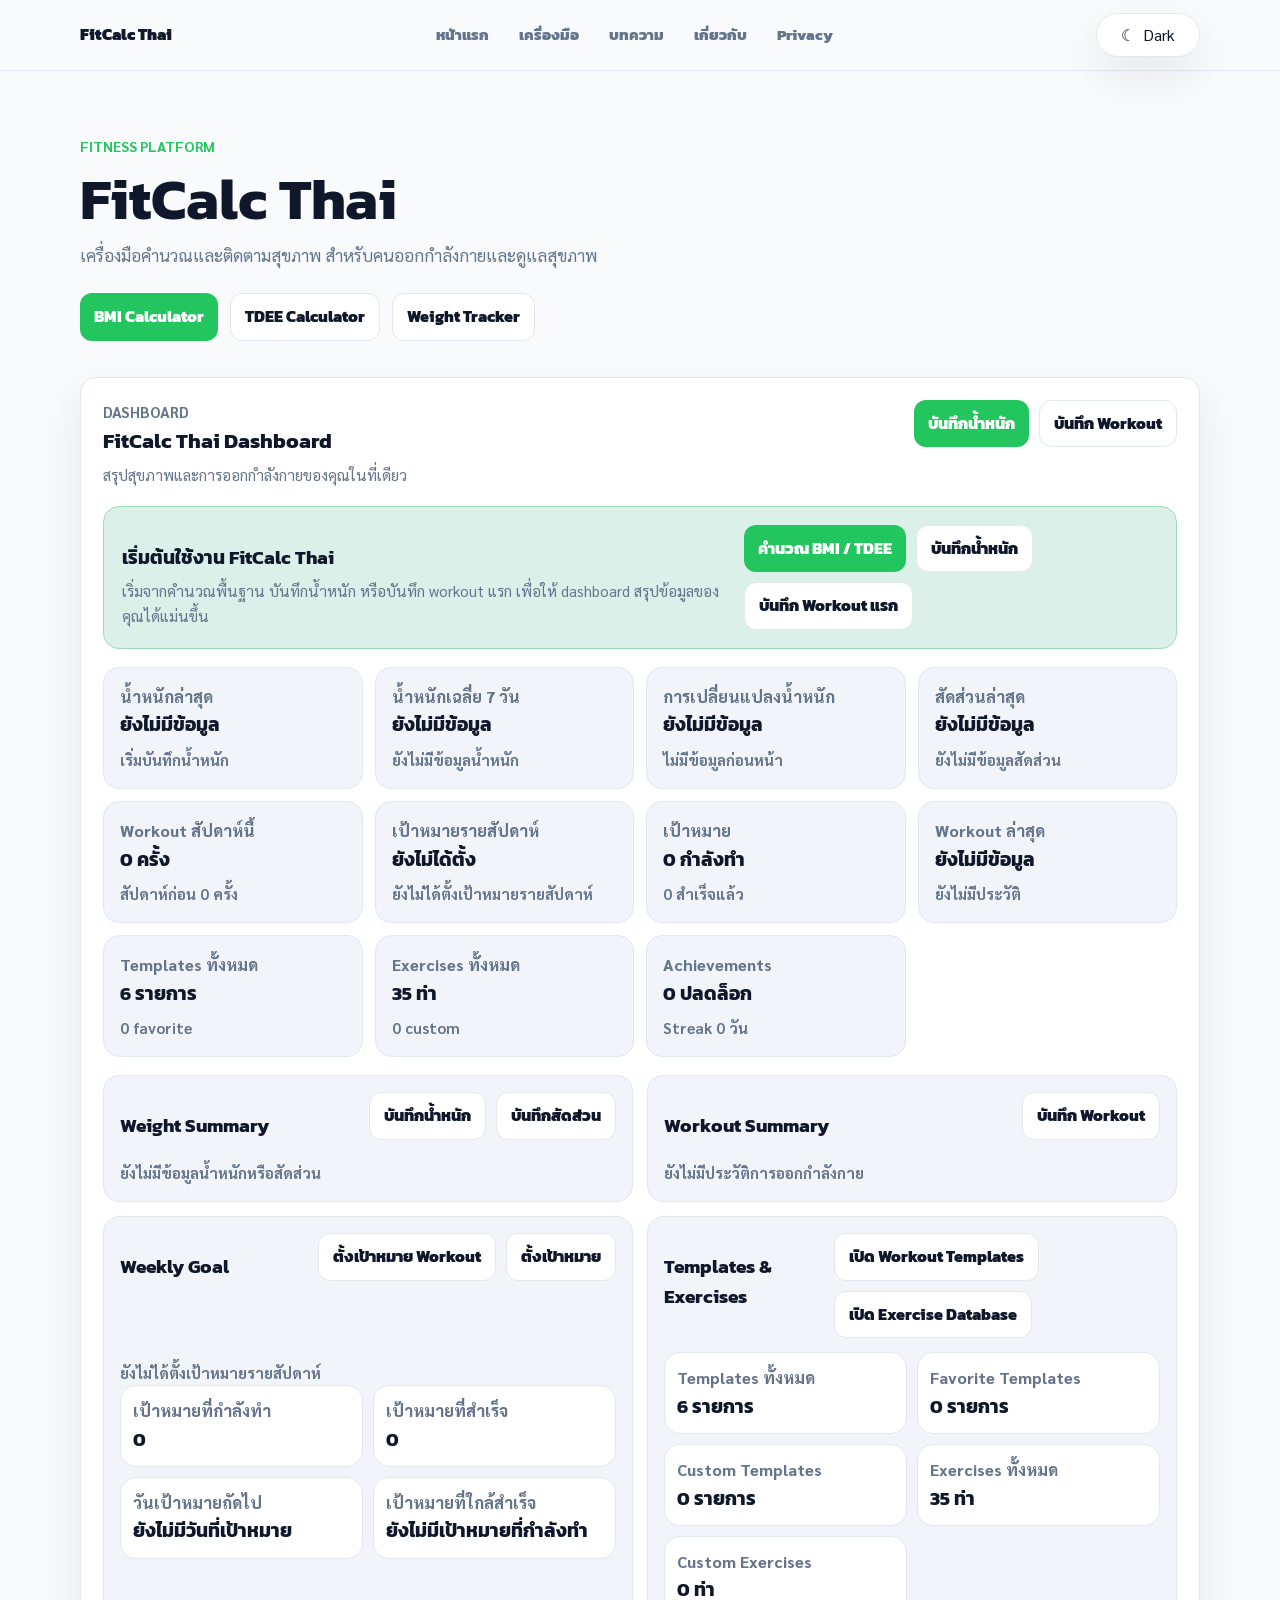
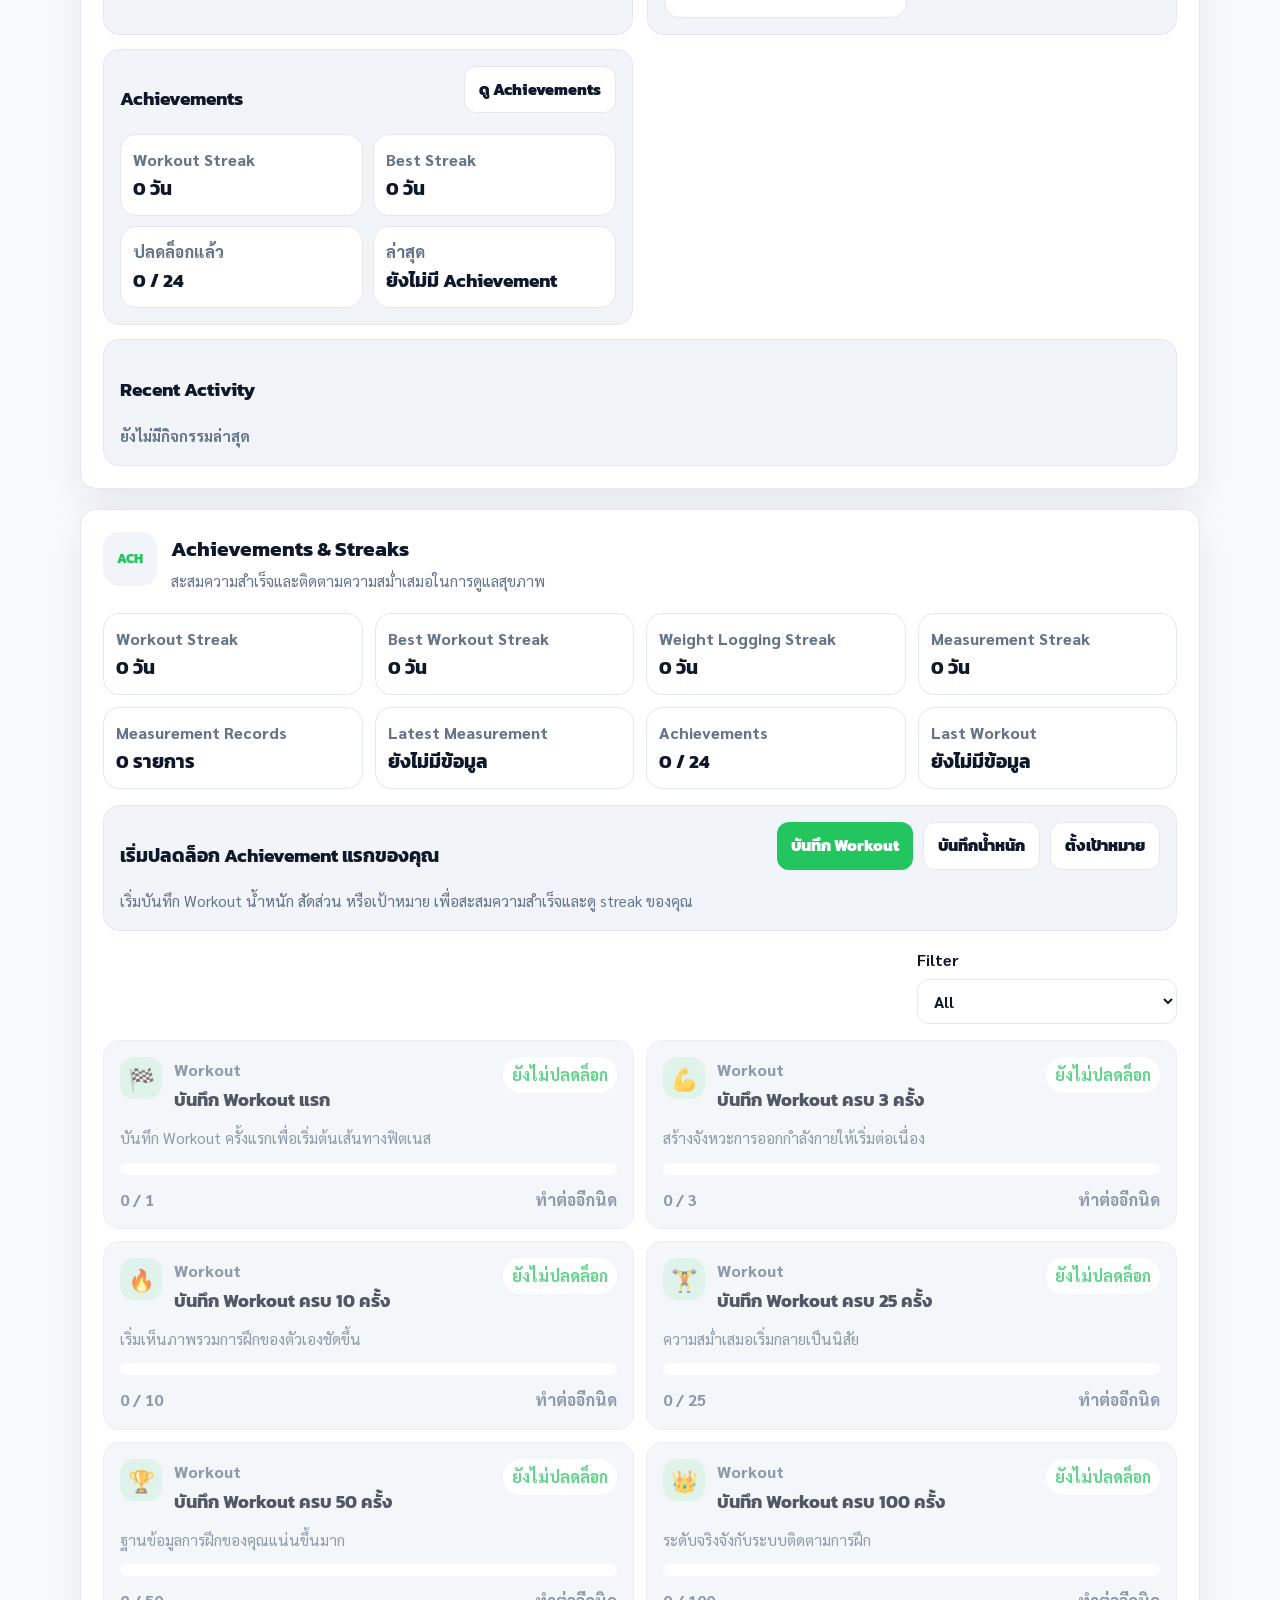
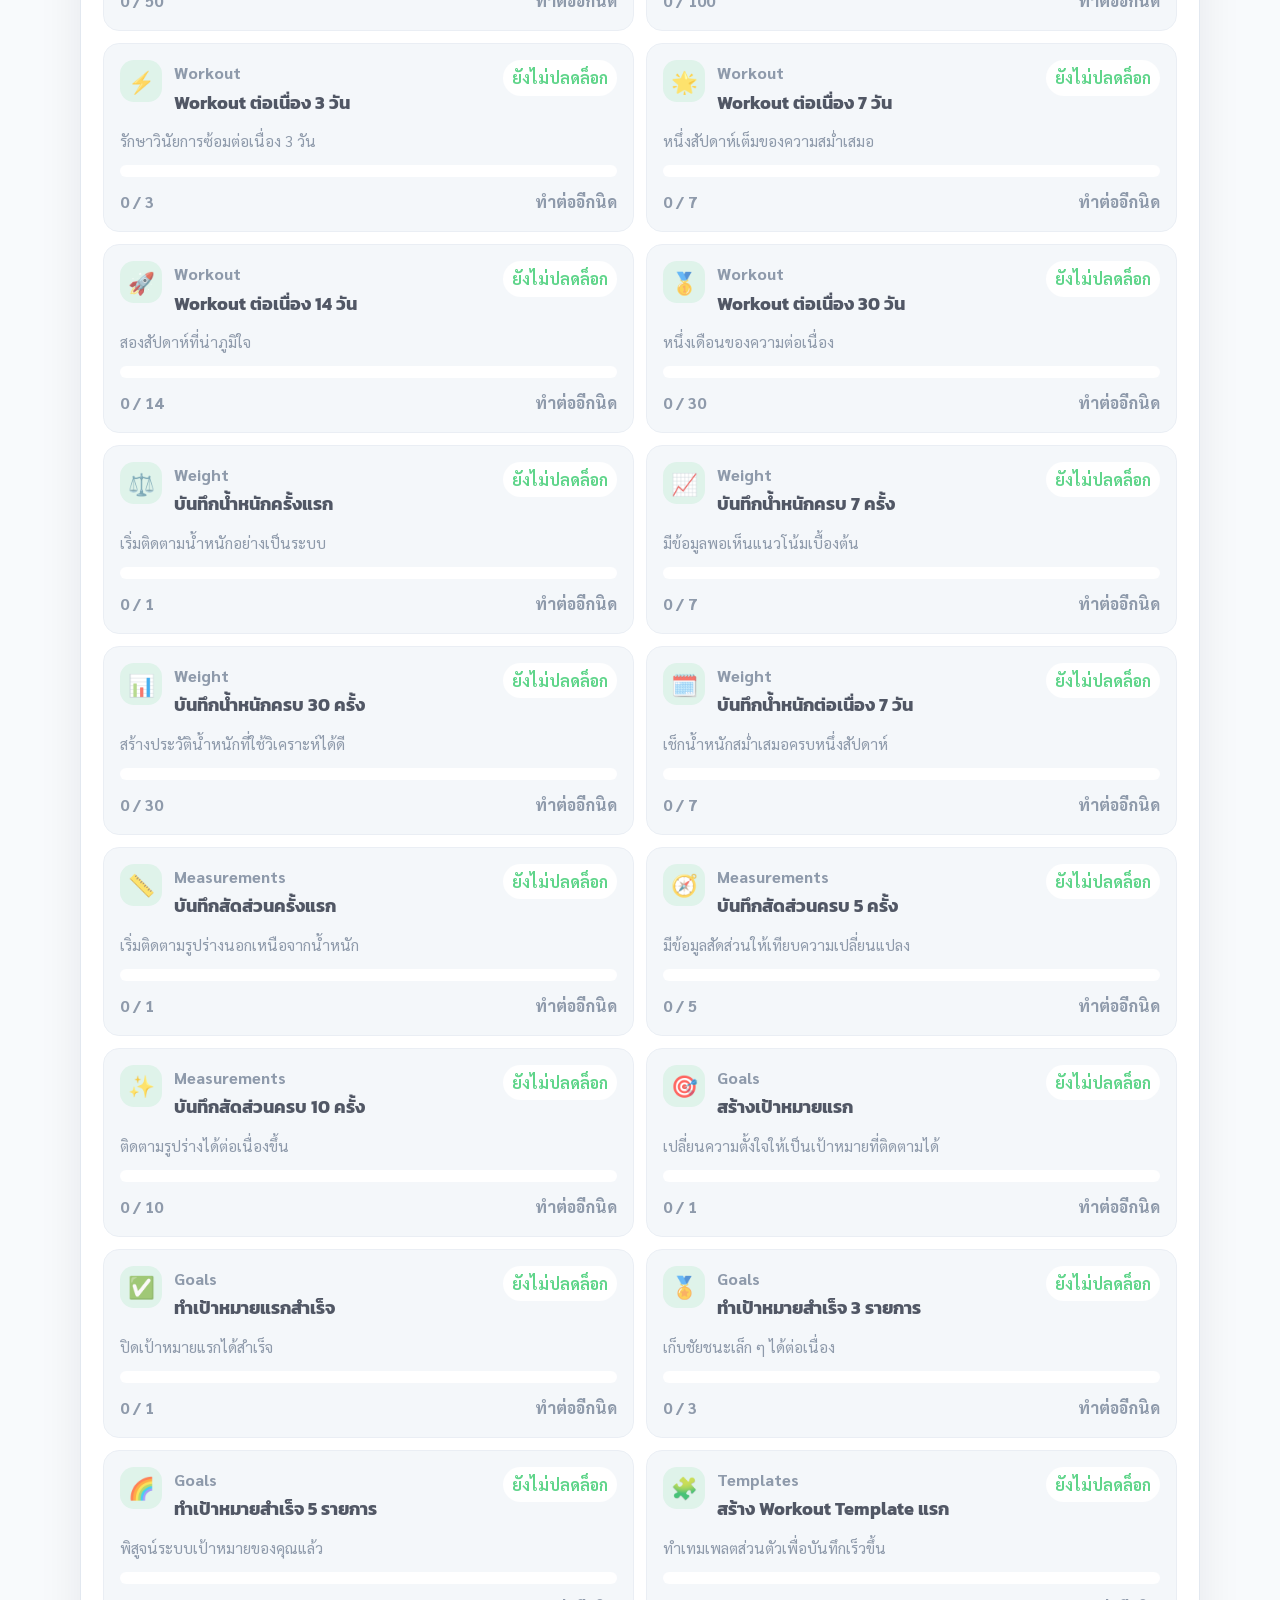
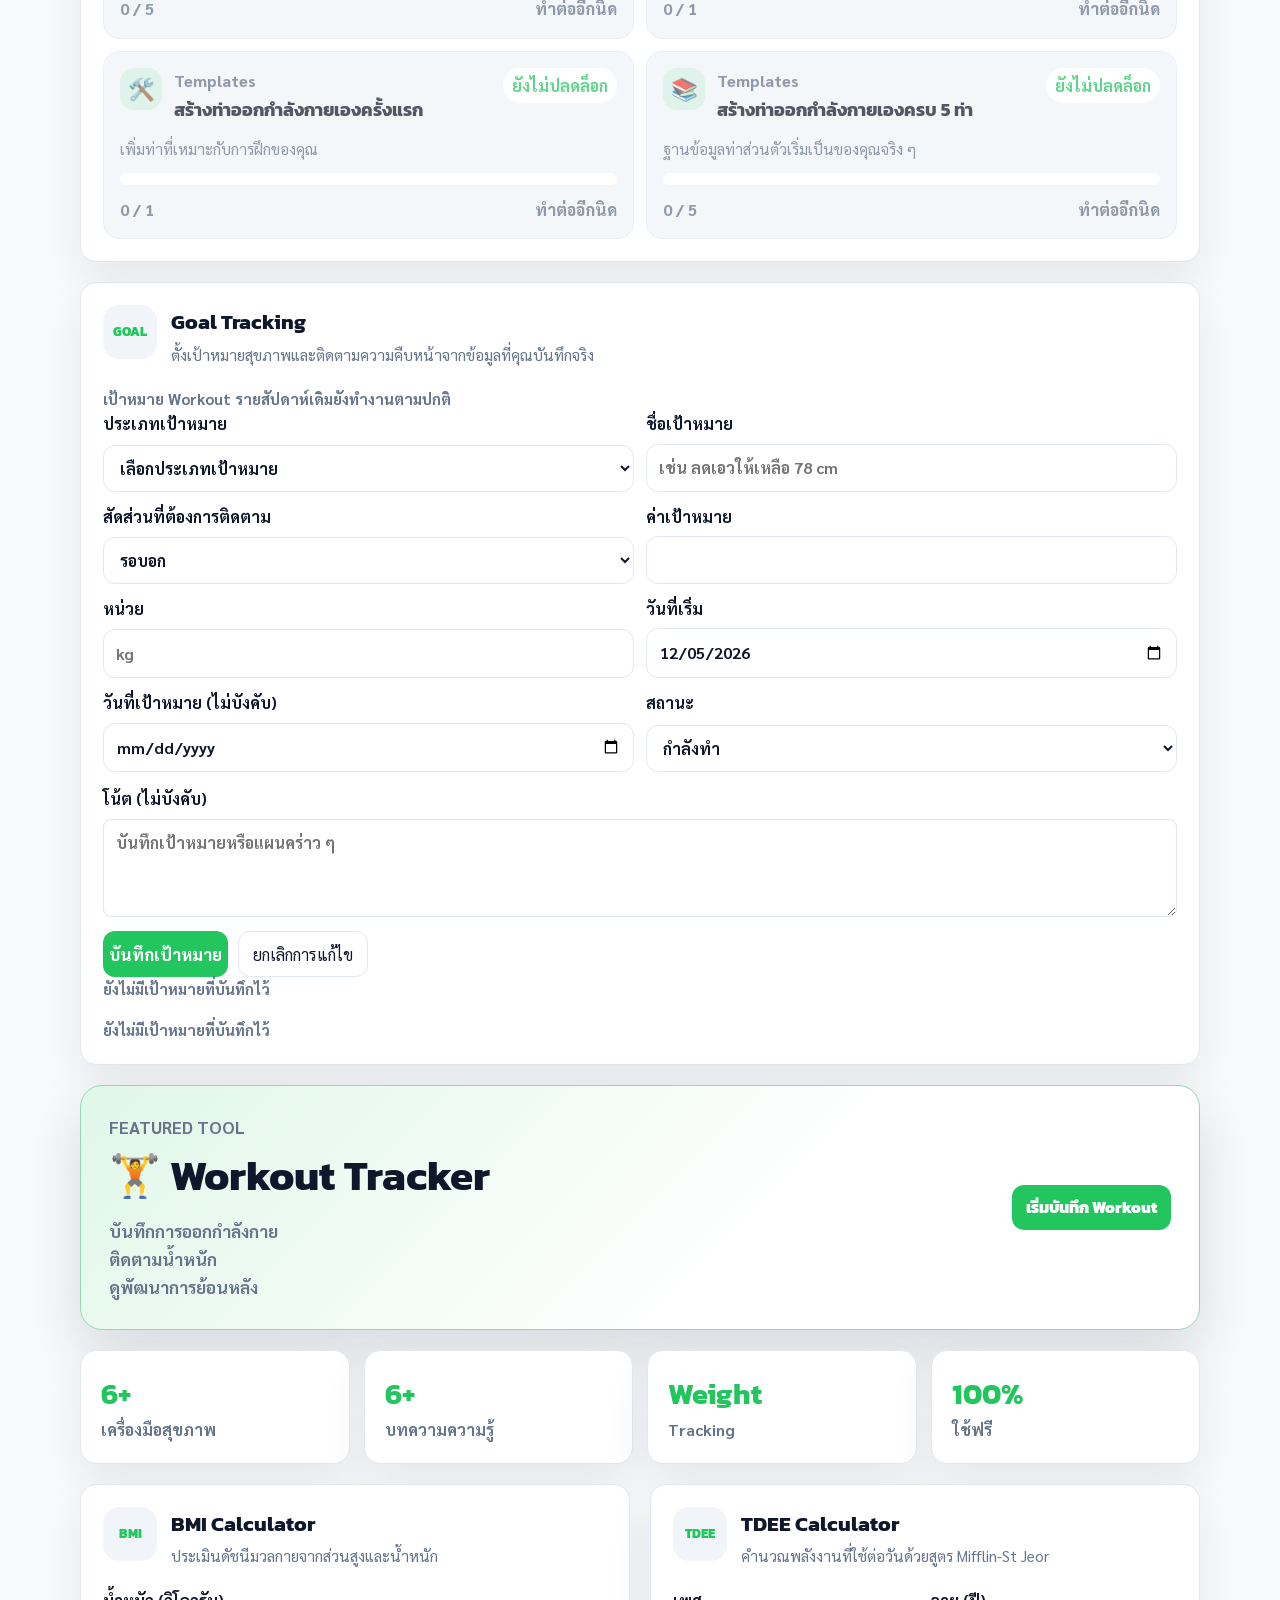
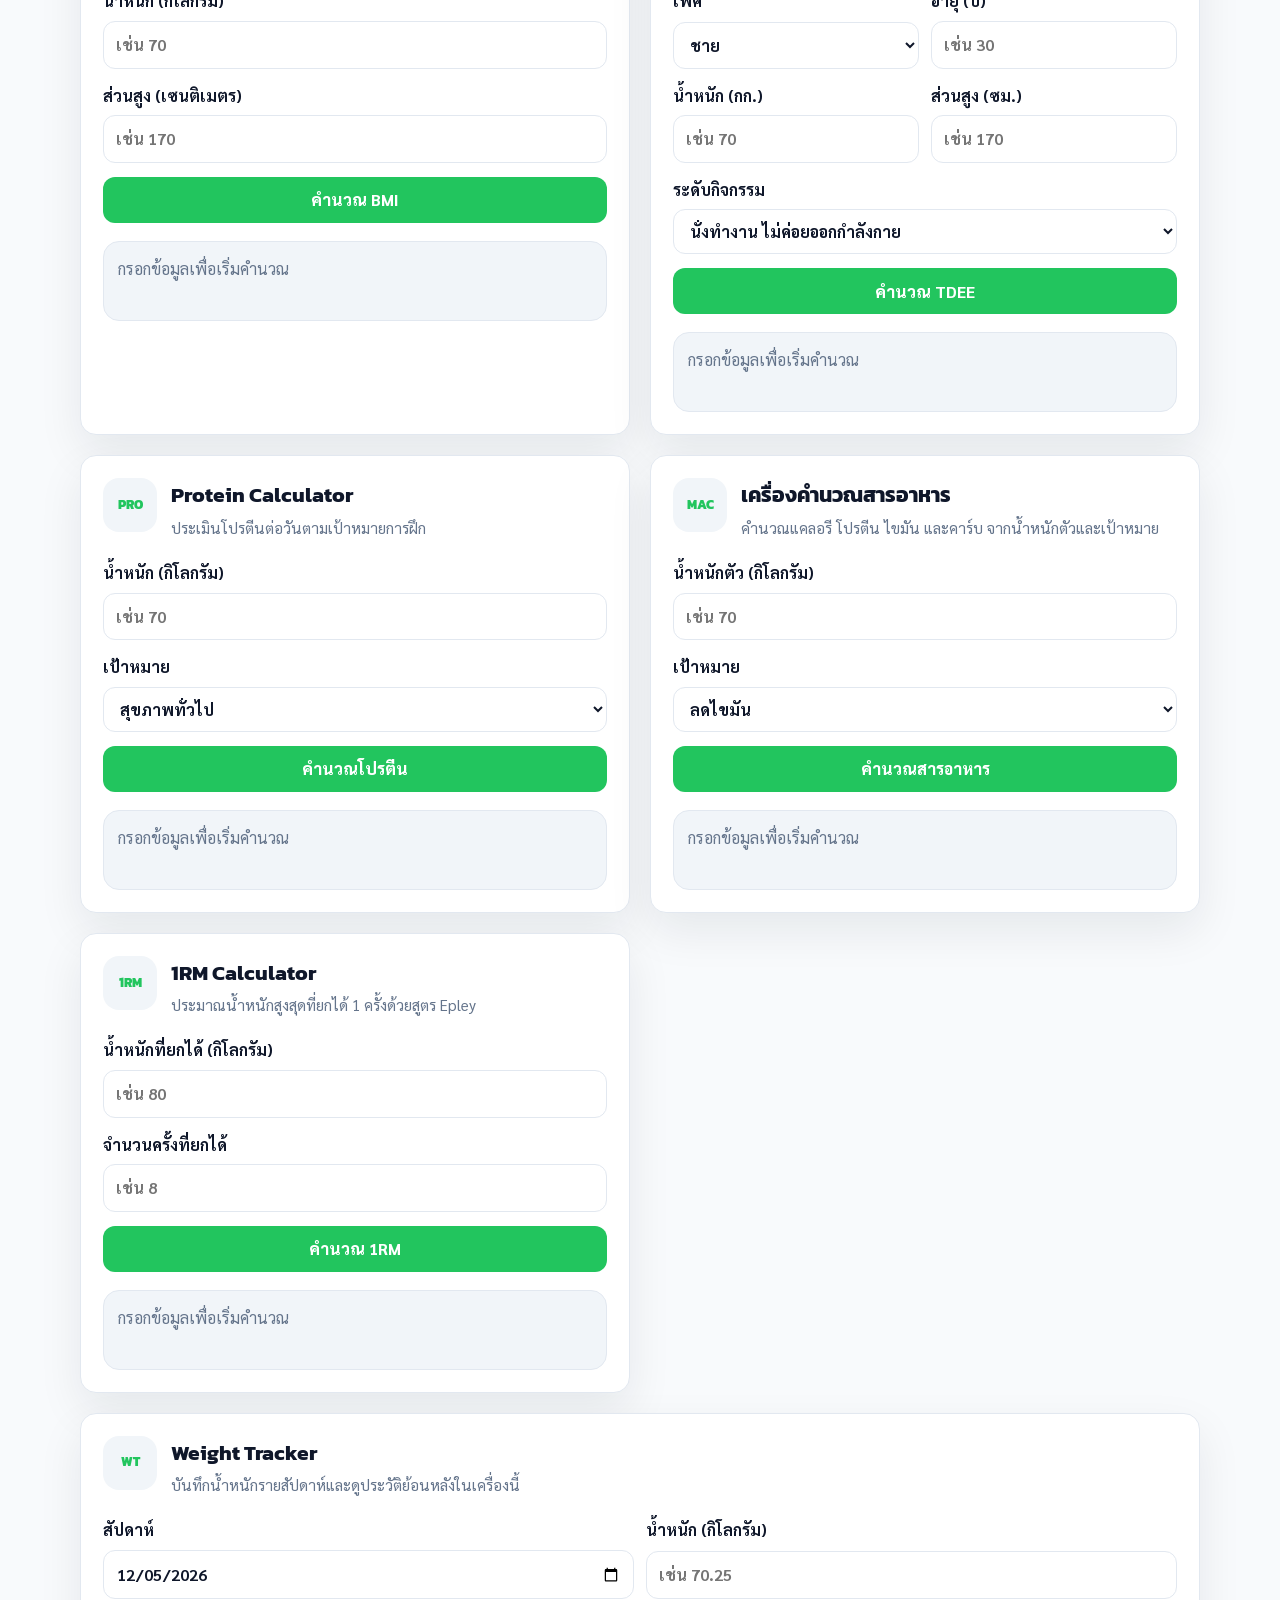
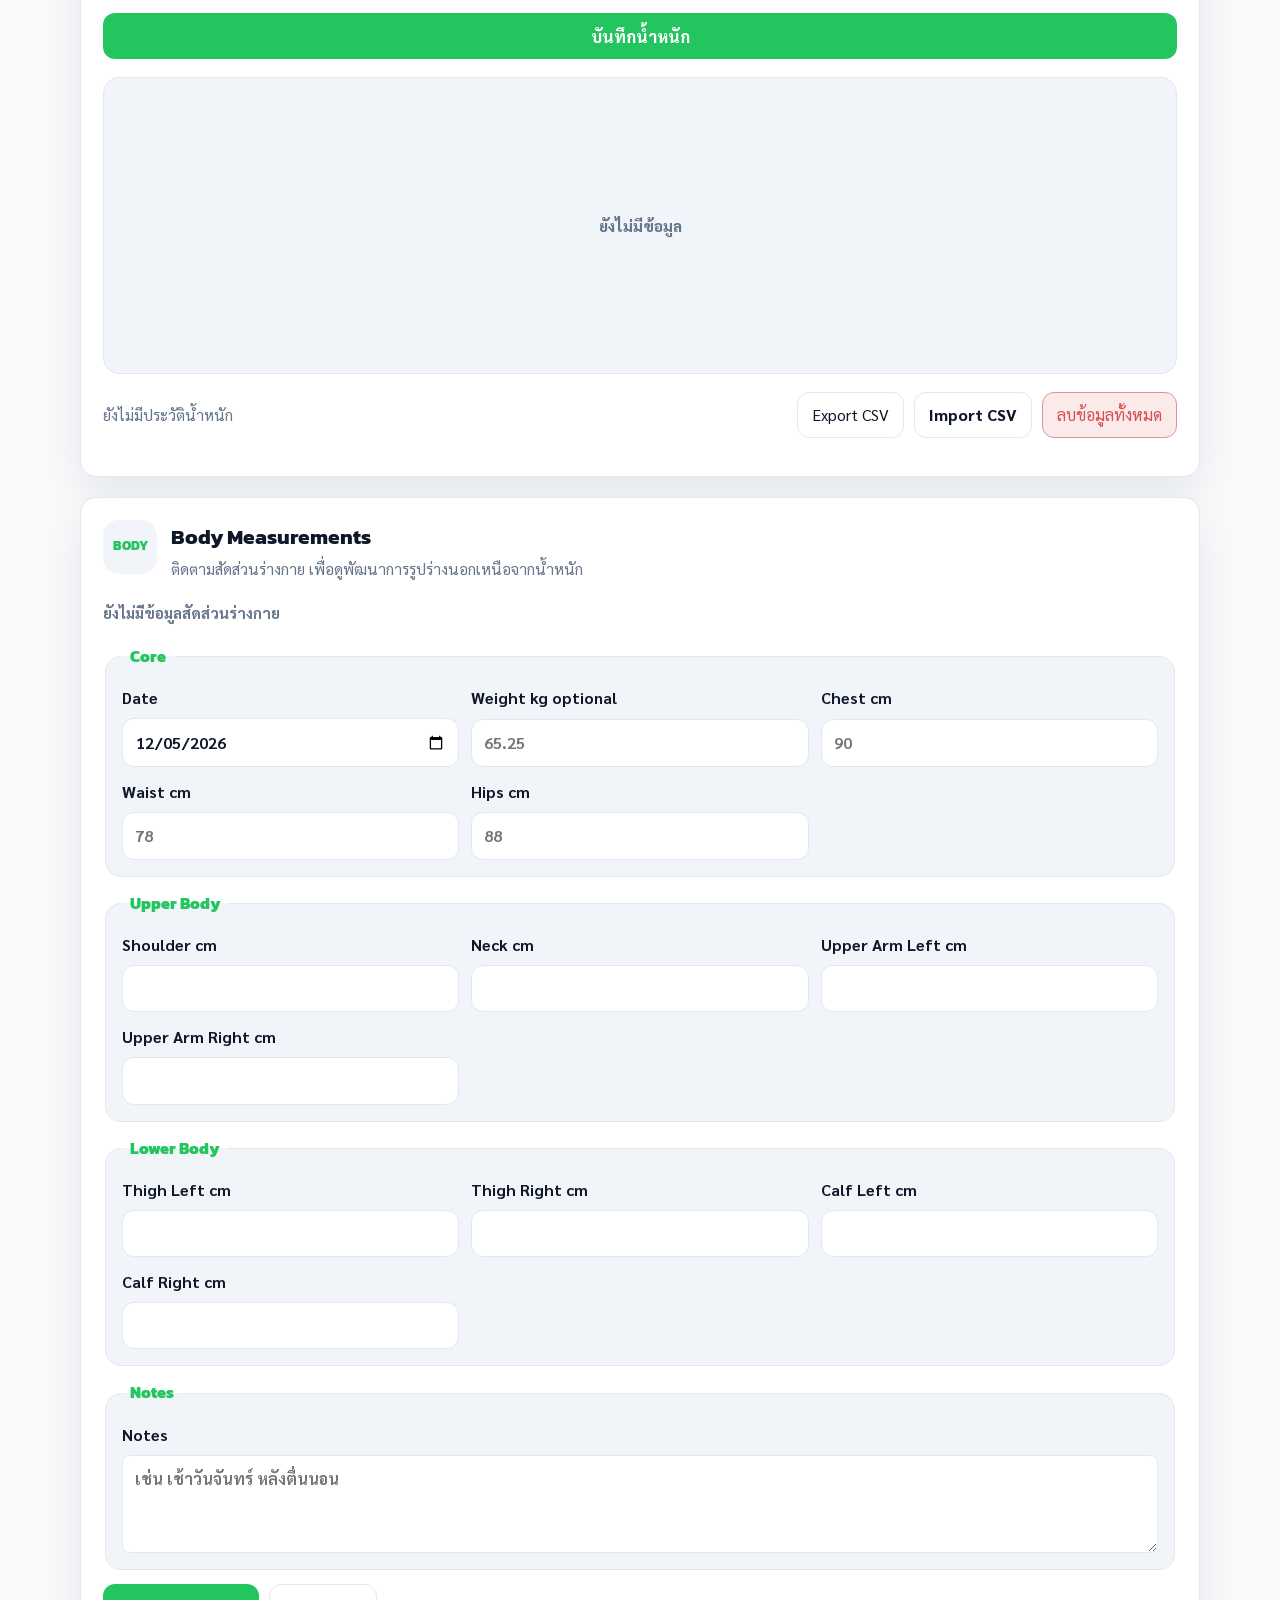
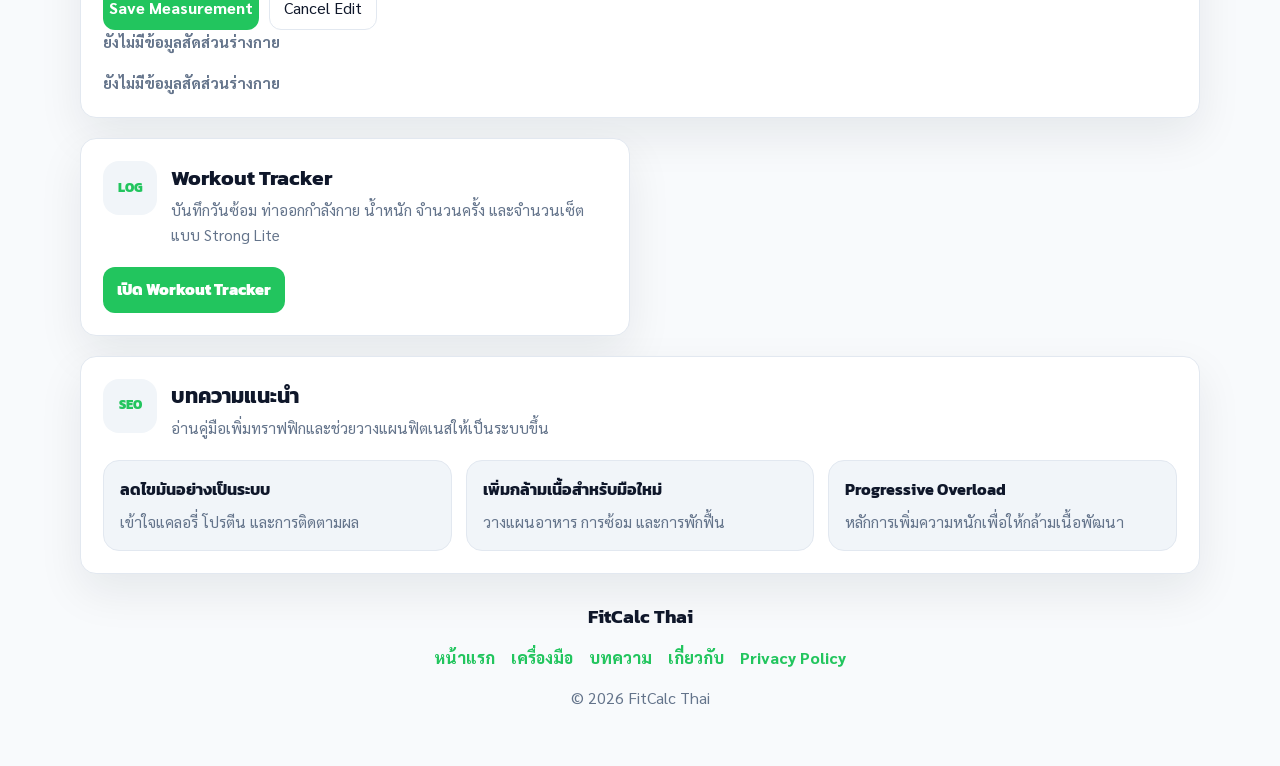
==== commit ef382a44: "feat: add achievements and streaks" ====
--- a/index.html
+++ b/index.html
@@ -144,6 +144,14 @@
           </div>
           <div id="dashboardLibrarySummary" aria-live="polite"></div>
         </section>
+
+        <section class="dashboard-panel">
+          <div class="dashboard-panel-header">
+            <h3>Achievements</h3>
+            <a class="guide-link" href="#achievementsSection">ดู Achievements</a>
+          </div>
+          <div id="dashboardAchievementSummary" aria-live="polite"></div>
+        </section>
       </div>
 
       <section class="dashboard-panel dashboard-recent-panel">
@@ -152,6 +160,48 @@
         </div>
         <div id="dashboardRecentActivity" aria-live="polite"></div>
       </section>
+    </section>
+
+    <section class="card tracker-card anchor-section" id="achievementsSection">
+      <div class="card-header">
+        <span class="tool-icon">ACH</span>
+        <div>
+          <h2>Achievements & Streaks</h2>
+          <p>สะสมความสำเร็จและติดตามความสม่ำเสมอในการดูแลสุขภาพ</p>
+        </div>
+      </div>
+
+      <div class="achievement-summary-grid" id="achievementSummaryGrid" aria-live="polite"></div>
+
+      <div class="achievement-empty-state is-hidden" id="achievementEmptyState">
+        <div>
+          <h3>เริ่มปลดล็อก Achievement แรกของคุณ</h3>
+          <p>เริ่มบันทึก Workout น้ำหนัก สัดส่วน หรือเป้าหมาย เพื่อสะสมความสำเร็จและดู streak ของคุณ</p>
+        </div>
+        <div class="dashboard-quick-actions">
+          <a class="calculator-link" href="workout-tracker.html#workoutTrackerSection">บันทึก Workout</a>
+          <a class="guide-link" href="#weightTrackerForm">บันทึกน้ำหนัก</a>
+          <a class="guide-link" href="#goalTrackingSection">ตั้งเป้าหมาย</a>
+        </div>
+      </div>
+
+      <div class="achievement-toolbar">
+        <label>
+          Filter
+          <select id="achievementFilter">
+            <option value="all">All</option>
+            <option value="unlocked">Unlocked</option>
+            <option value="locked">Locked</option>
+            <option value="Workout">Workout</option>
+            <option value="Weight">Weight</option>
+            <option value="Measurements">Measurements</option>
+            <option value="Goals">Goals</option>
+            <option value="Templates">Templates</option>
+          </select>
+        </label>
+      </div>
+
+      <div class="achievement-card-list" id="achievementCardList" aria-live="polite"></div>
     </section>
 
     <section class="card tracker-card anchor-section" id="goalTrackingSection">
--- a/style.css
+++ b/style.css
@@ -603,6 +603,108 @@
   font-weight: 800;
 }
 
+.achievement-summary-grid,
+.achievement-card-list {
+  display: grid;
+  grid-template-columns: repeat(4, minmax(0, 1fr));
+  gap: 12px;
+}
+
+.achievement-card-list {
+  grid-template-columns: repeat(2, minmax(0, 1fr));
+  margin-top: 16px;
+}
+
+.achievement-empty-state {
+  display: flex;
+  align-items: flex-start;
+  justify-content: space-between;
+  gap: 16px;
+  border: 1px solid var(--border);
+  border-radius: 16px;
+  background: var(--surface-soft);
+  padding: 16px;
+  margin-top: 16px;
+}
+
+.achievement-toolbar {
+  display: flex;
+  justify-content: flex-end;
+  margin-top: 16px;
+}
+
+.achievement-toolbar label {
+  max-width: 260px;
+  width: 100%;
+}
+
+.achievement-card {
+  display: grid;
+  gap: 12px;
+  border: 1px solid var(--border);
+  border-radius: 16px;
+  background: var(--surface-soft);
+  padding: 16px;
+  transition: transform 0.2s ease, box-shadow 0.2s ease, opacity 0.2s ease;
+}
+
+.achievement-card:hover {
+  transform: translateY(-2px);
+  box-shadow: var(--shadow);
+}
+
+.achievement-card.is-locked {
+  opacity: 0.72;
+}
+
+.achievement-card-header,
+.achievement-card-footer {
+  display: flex;
+  align-items: flex-start;
+  justify-content: space-between;
+  gap: 12px;
+}
+
+.achievement-card-header > div {
+  flex: 1;
+  min-width: 0;
+}
+
+.achievement-card-header span:not(.achievement-icon),
+.achievement-card-footer {
+  color: var(--muted);
+  font-weight: 800;
+}
+
+.achievement-card-header h3 {
+  margin: 2px 0 0;
+  font-size: 1.15rem;
+}
+
+.achievement-card-header > strong {
+  border-radius: 999px;
+  background: var(--surface);
+  color: var(--primary);
+  padding: 5px 9px;
+  white-space: nowrap;
+}
+
+.achievement-icon {
+  display: inline-flex;
+  align-items: center;
+  justify-content: center;
+  flex: 0 0 42px;
+  width: 42px;
+  height: 42px;
+  border-radius: 14px;
+  background: rgba(34, 197, 94, 0.14);
+  font-size: 1.35rem;
+}
+
+.achievement-card p {
+  margin: 0;
+}
+
 .site-footer {
   padding: 28px 0 40px;
   color: var(--muted);
@@ -778,7 +880,9 @@
   .measurement-field-grid,
   .measurement-history-grid,
   .goal-list,
-  .goal-progress-grid {
+  .goal-progress-grid,
+  .achievement-summary-grid,
+  .achievement-card-list {
     grid-template-columns: 1fr;
   }
 
@@ -786,7 +890,10 @@
   .measurement-actions,
   .goal-card-header,
   .goal-form-actions,
-  .goal-card-actions {
+  .goal-card-actions,
+  .achievement-empty-state,
+  .achievement-card-header,
+  .achievement-card-footer {
     flex-direction: column;
   }
 
@@ -794,8 +901,14 @@
   .measurement-actions .secondary-button,
   .goal-form-actions button,
   .goal-form-actions .secondary-button,
-  .goal-card-actions button {
+  .goal-card-actions button,
+  .achievement-empty-state a,
+  .achievement-toolbar label {
     width: 100%;
+  }
+
+  .achievement-toolbar {
+    justify-content: stretch;
   }
 
   .article-link-grid {
@@ -1865,18 +1978,32 @@
 
   .dashboard-summary-grid,
   .dashboard-detail-grid,
-  .dashboard-mini-grid {
+  .dashboard-mini-grid,
+  .achievement-summary-grid,
+  .achievement-card-list {
     grid-template-columns: 1fr;
   }
 
   .dashboard-quick-actions,
-  .dashboard-link-group {
+  .dashboard-link-group,
+  .achievement-toolbar label {
     width: 100%;
   }
 
   .dashboard-quick-actions a,
-  .dashboard-link-group a {
+  .dashboard-link-group a,
+  .achievement-empty-state a {
     width: 100%;
+  }
+
+  .achievement-empty-state,
+  .achievement-card-header,
+  .achievement-card-footer {
+    flex-direction: column;
+  }
+
+  .achievement-toolbar {
+    justify-content: stretch;
   }
 
   .dashboard-activity-list li {
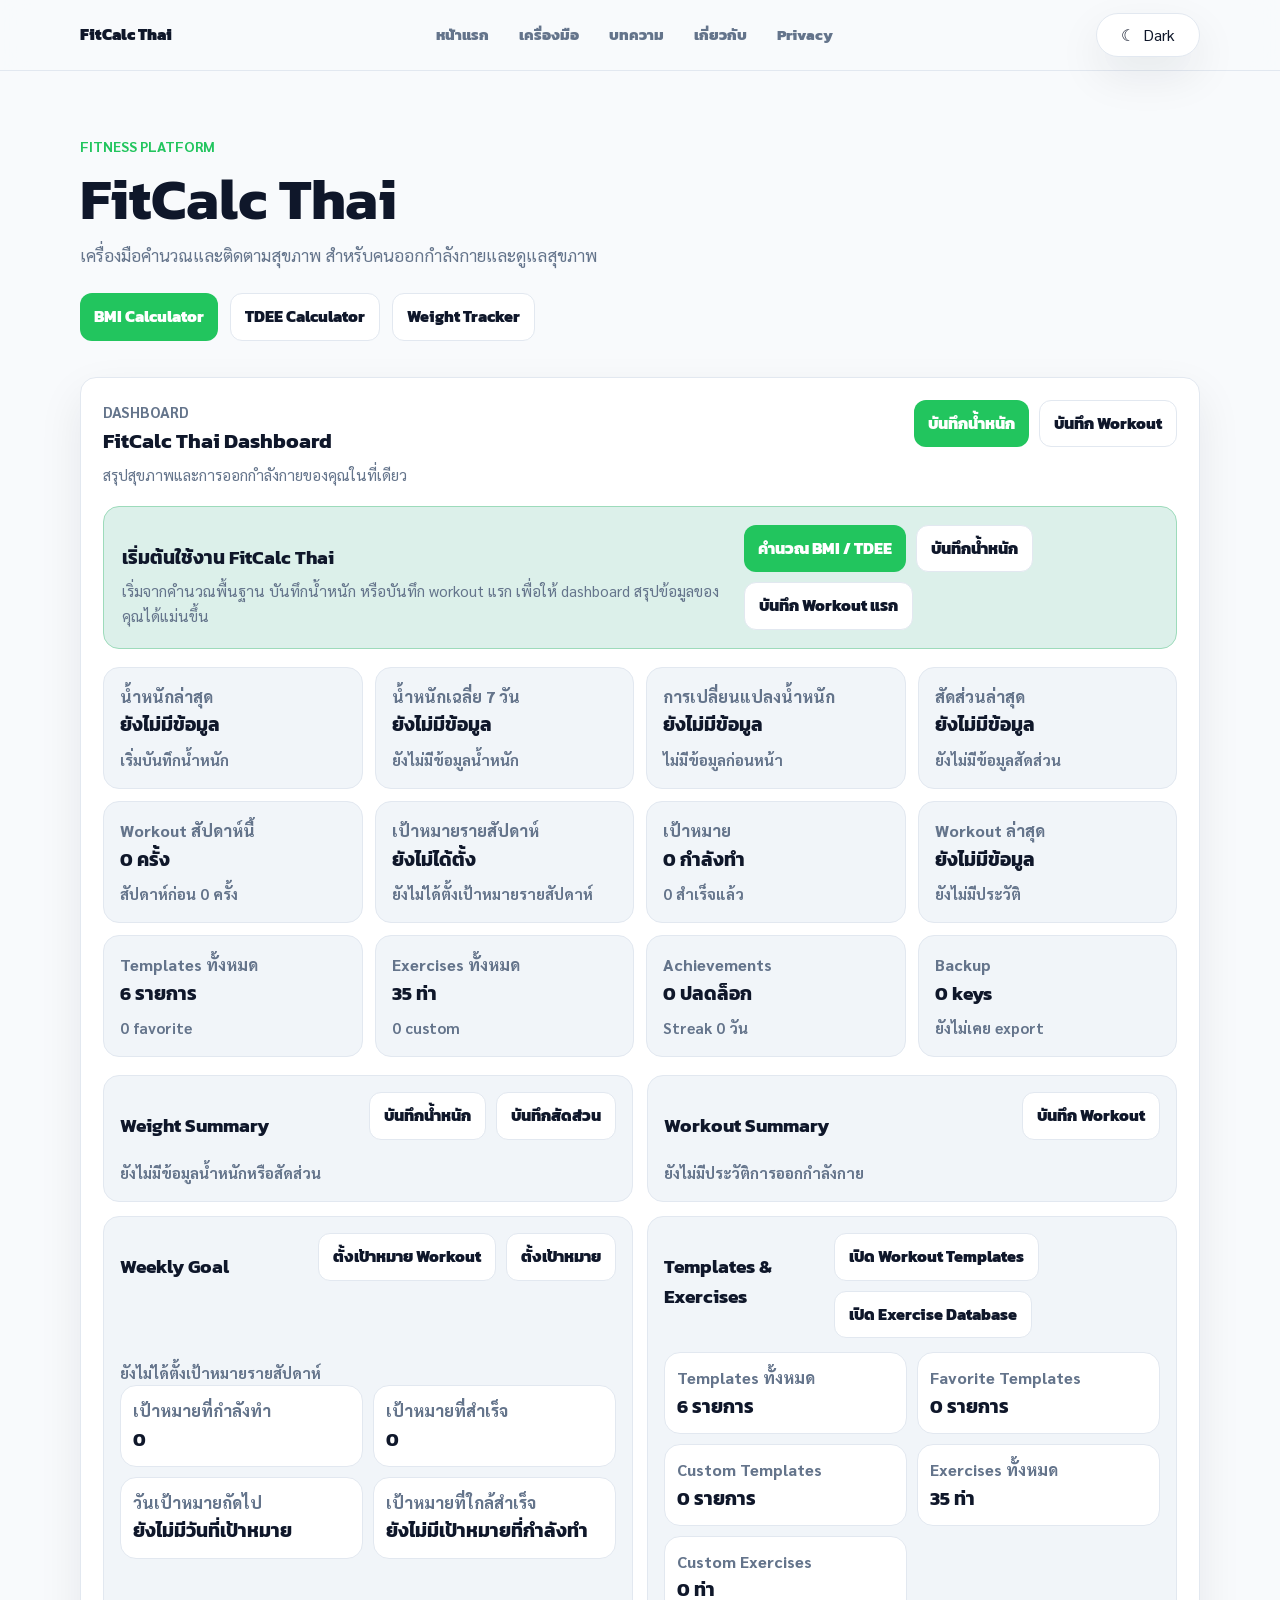
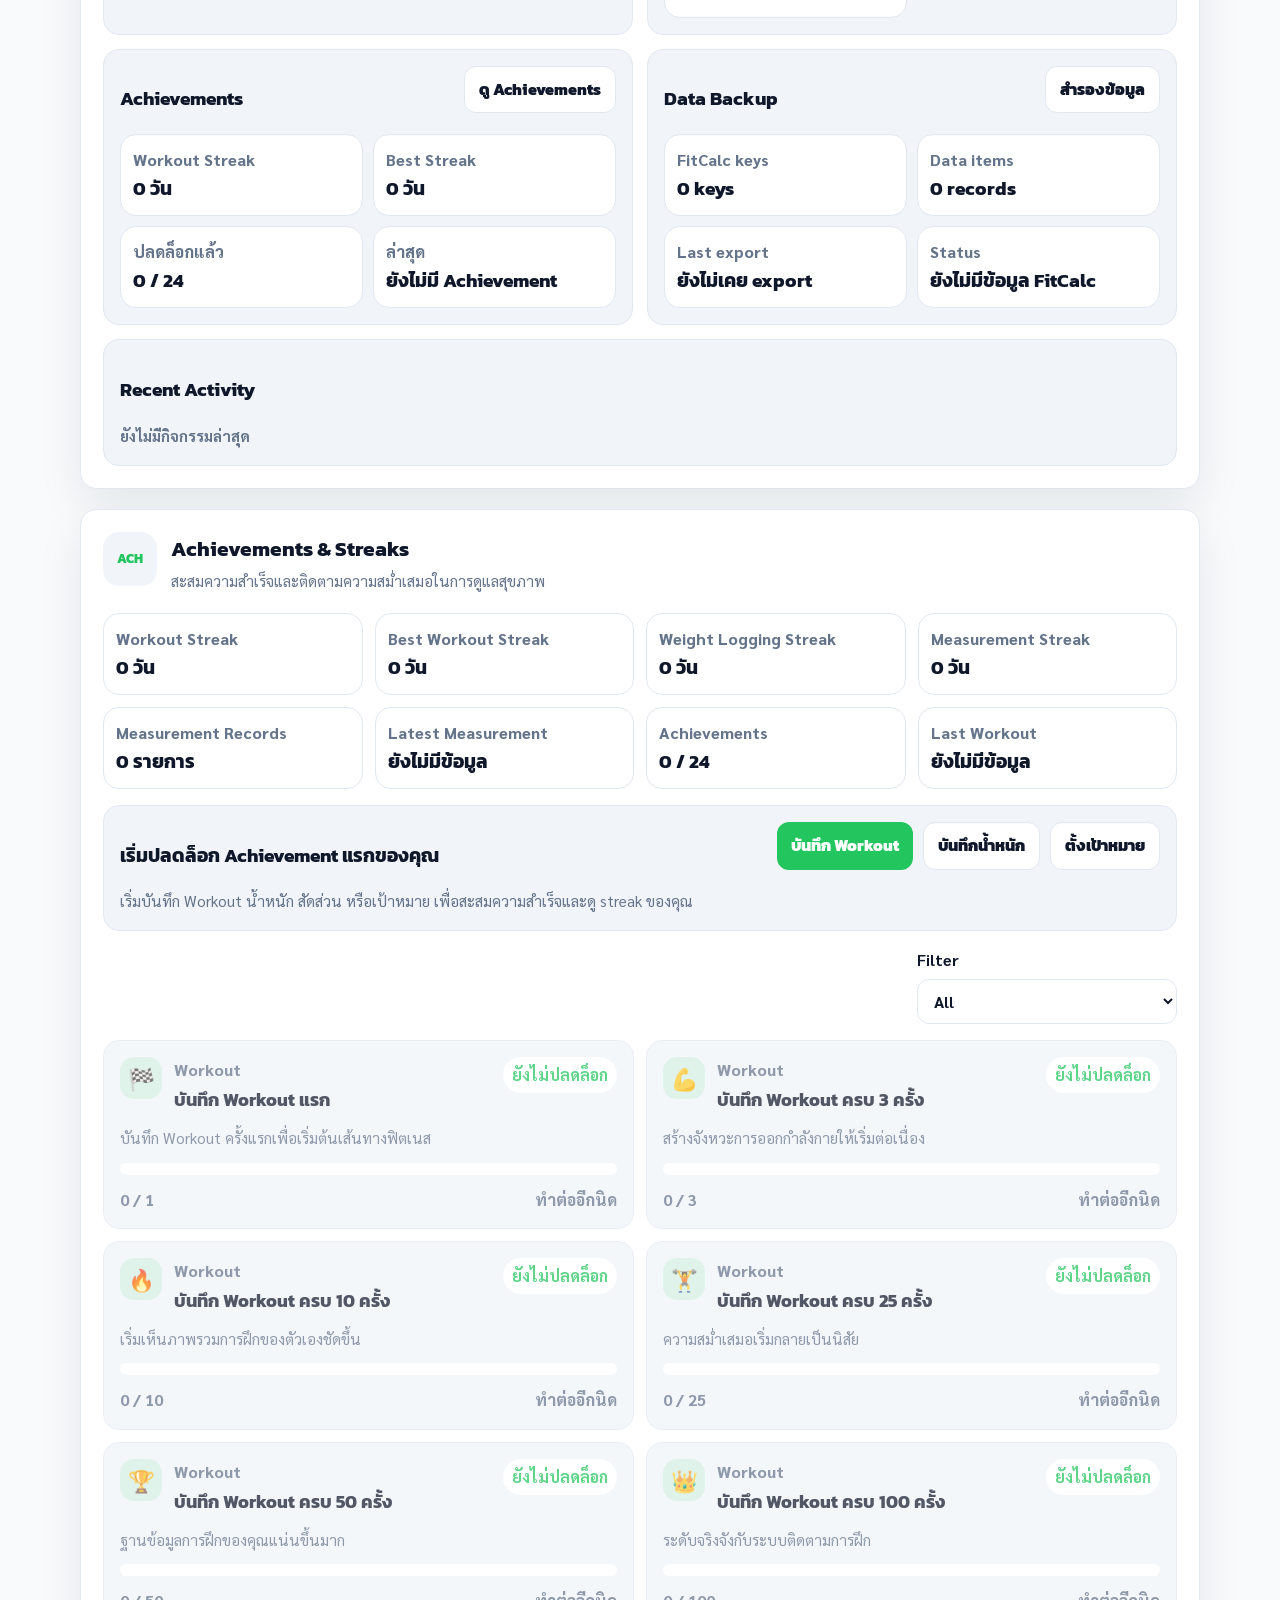
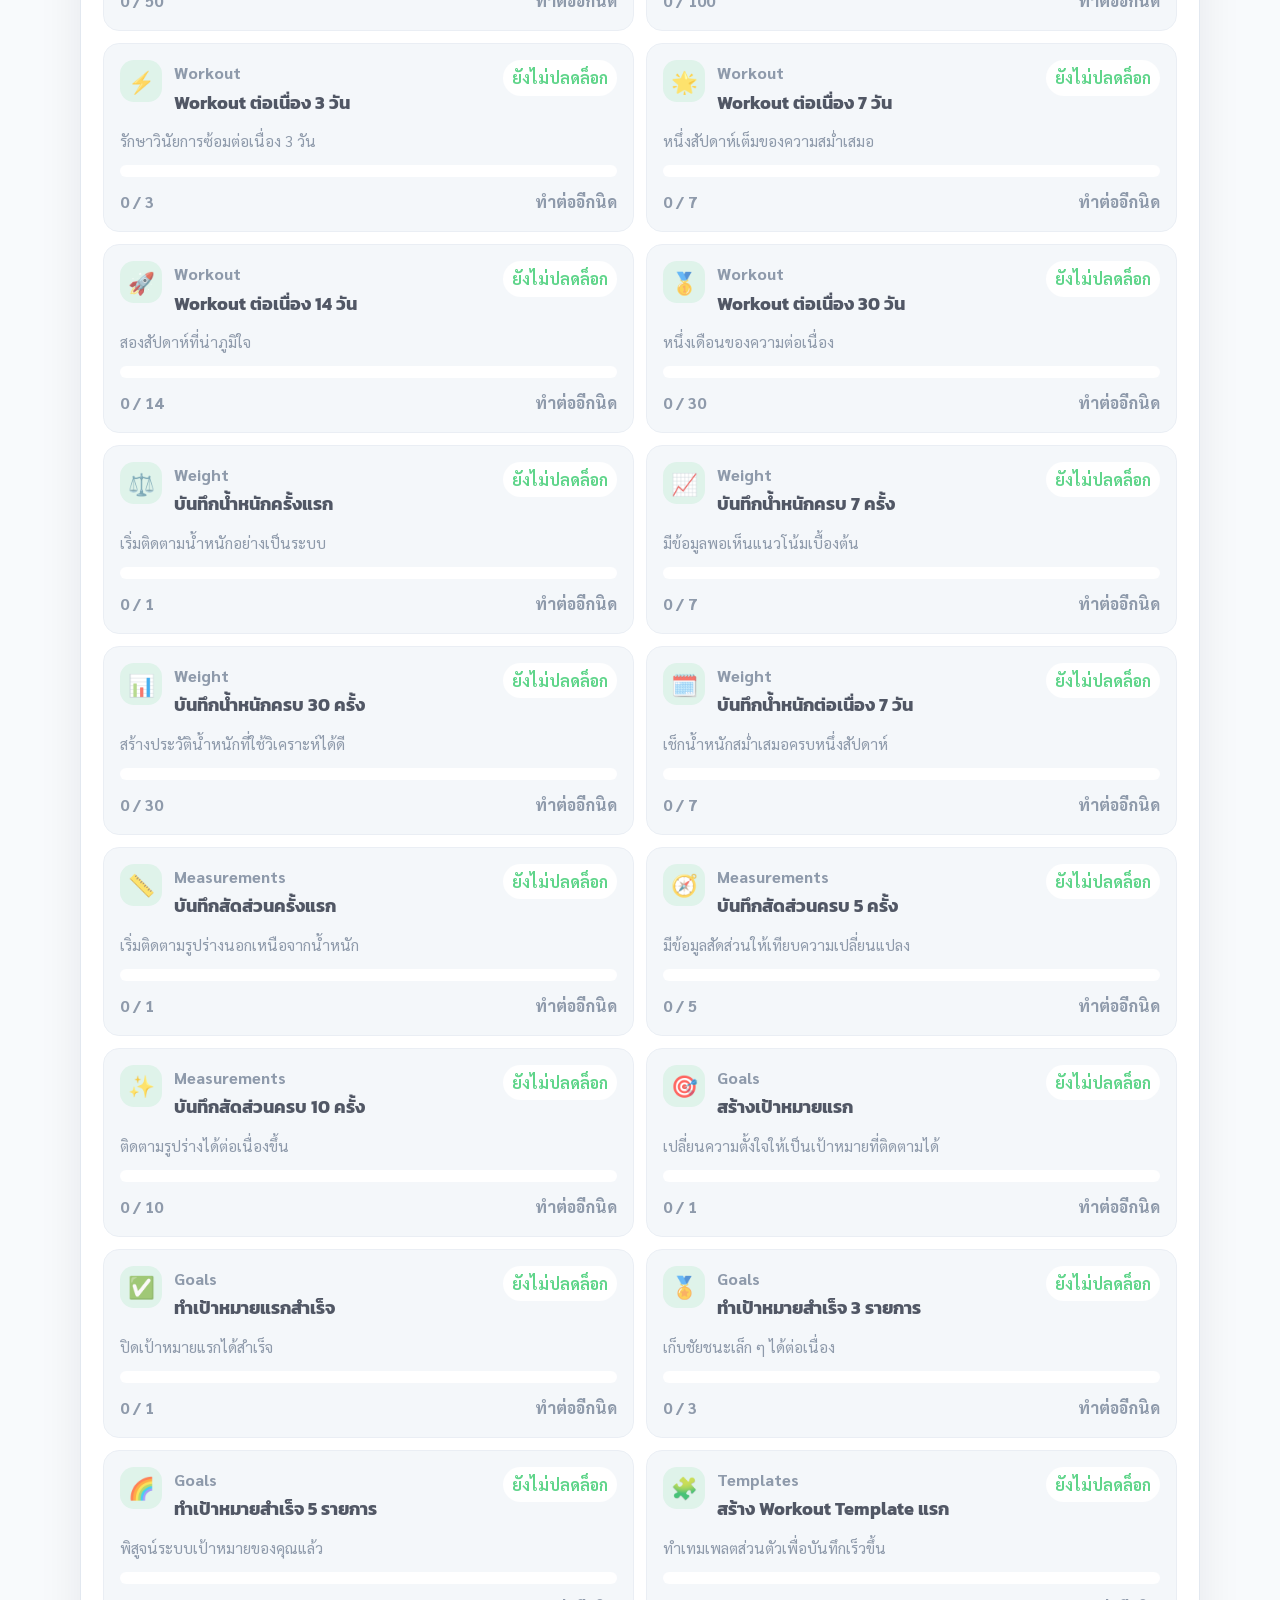
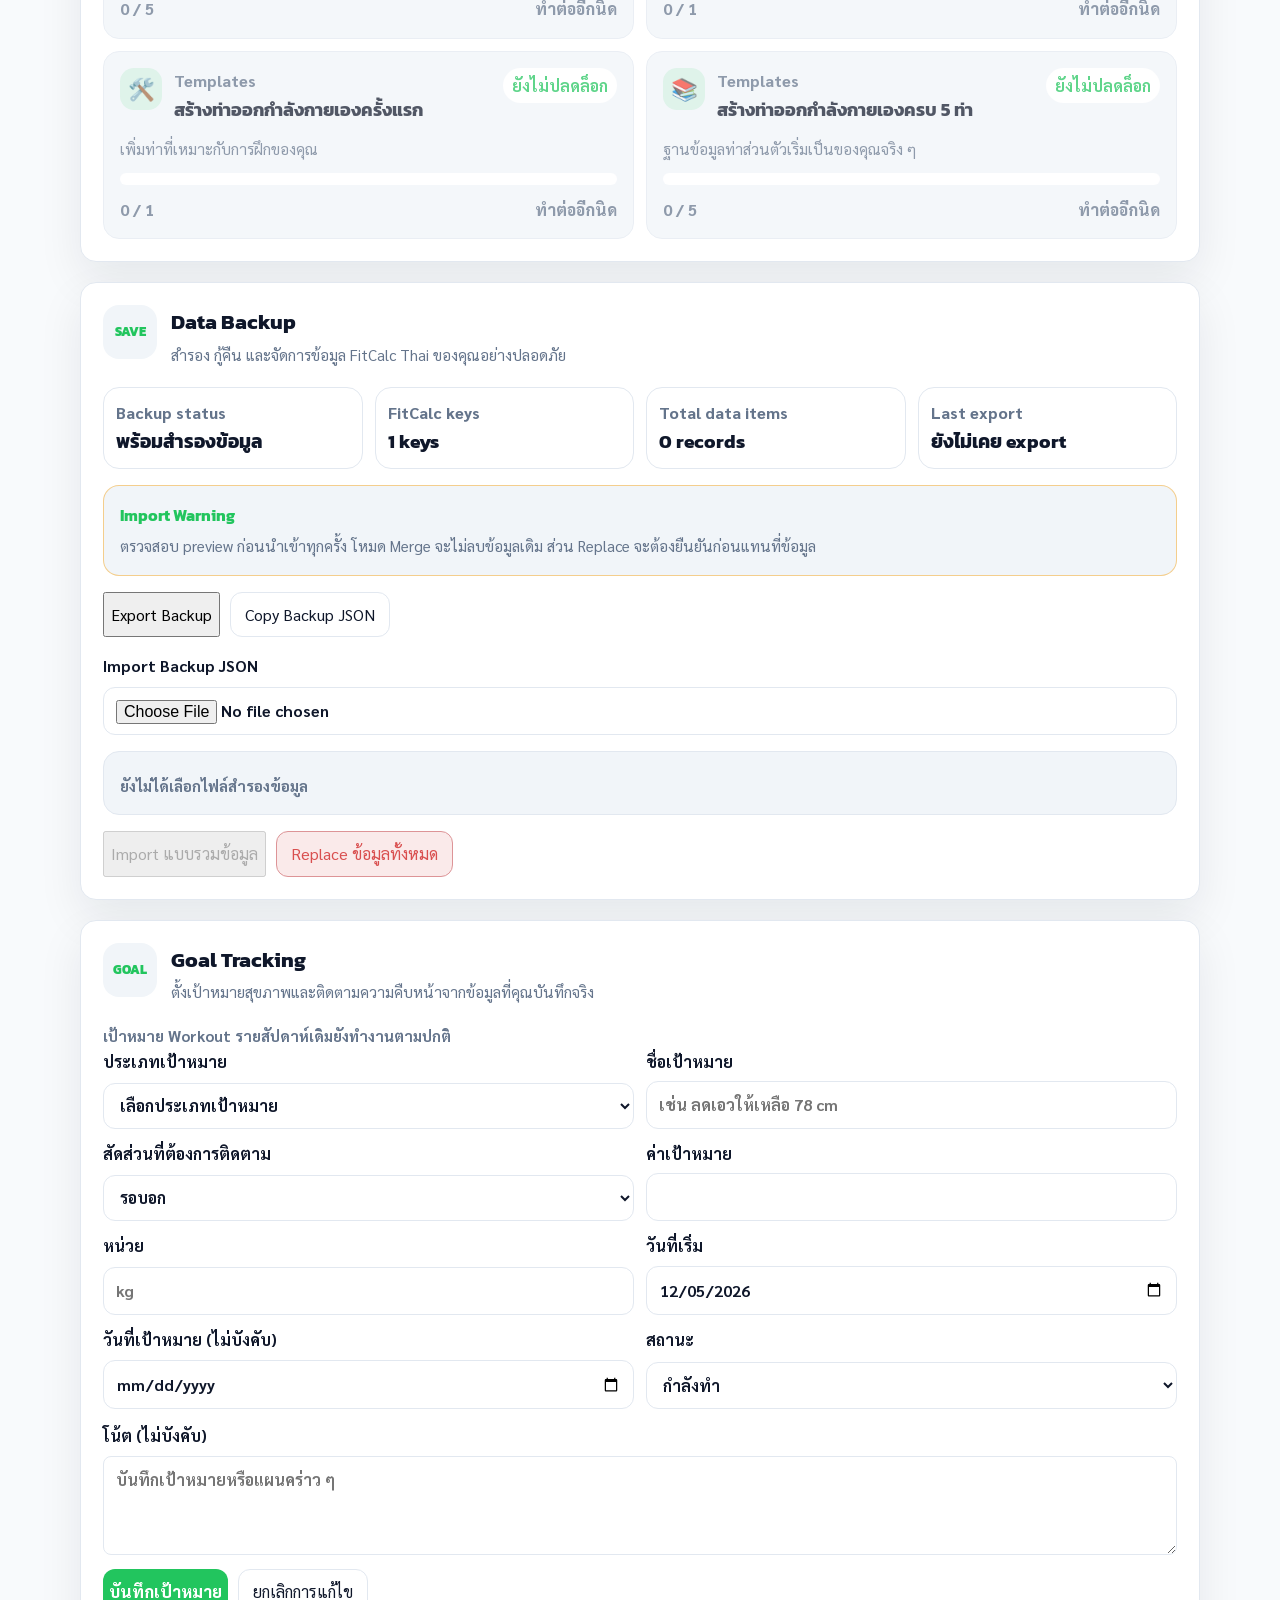
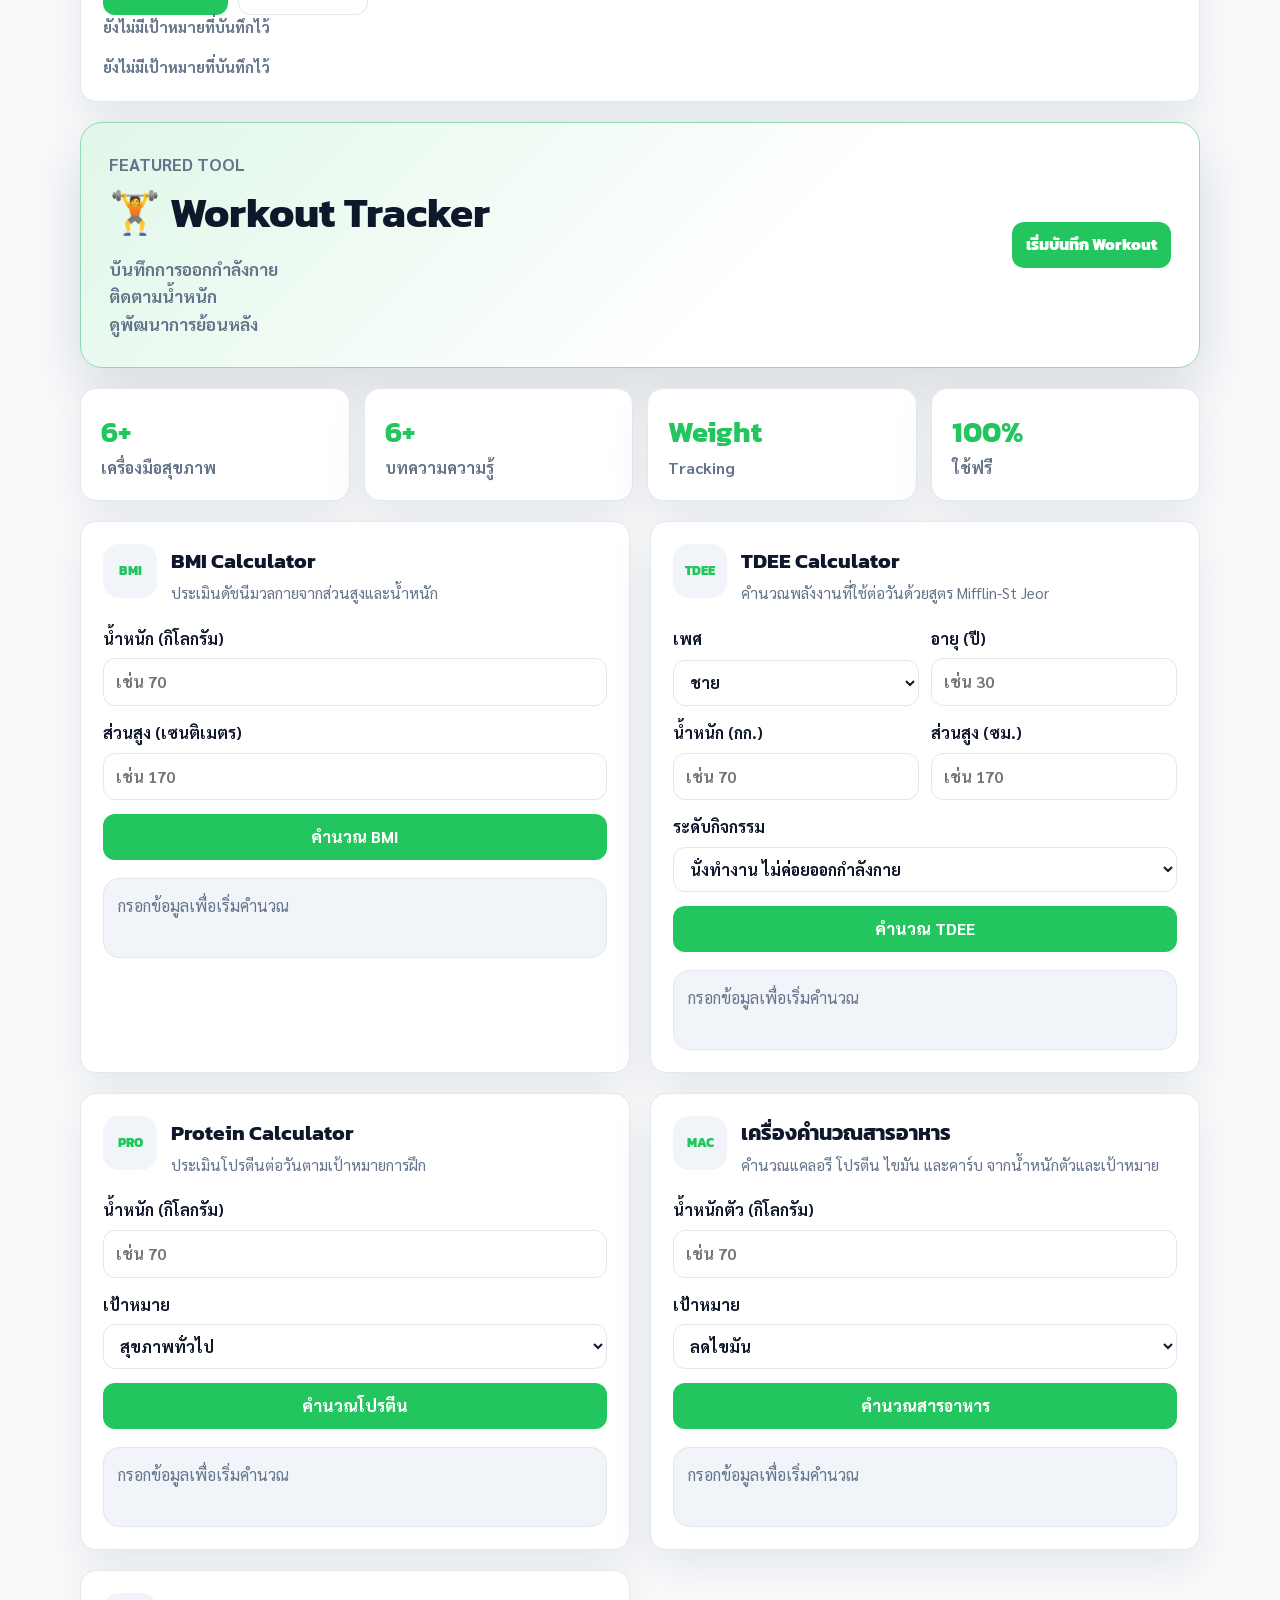
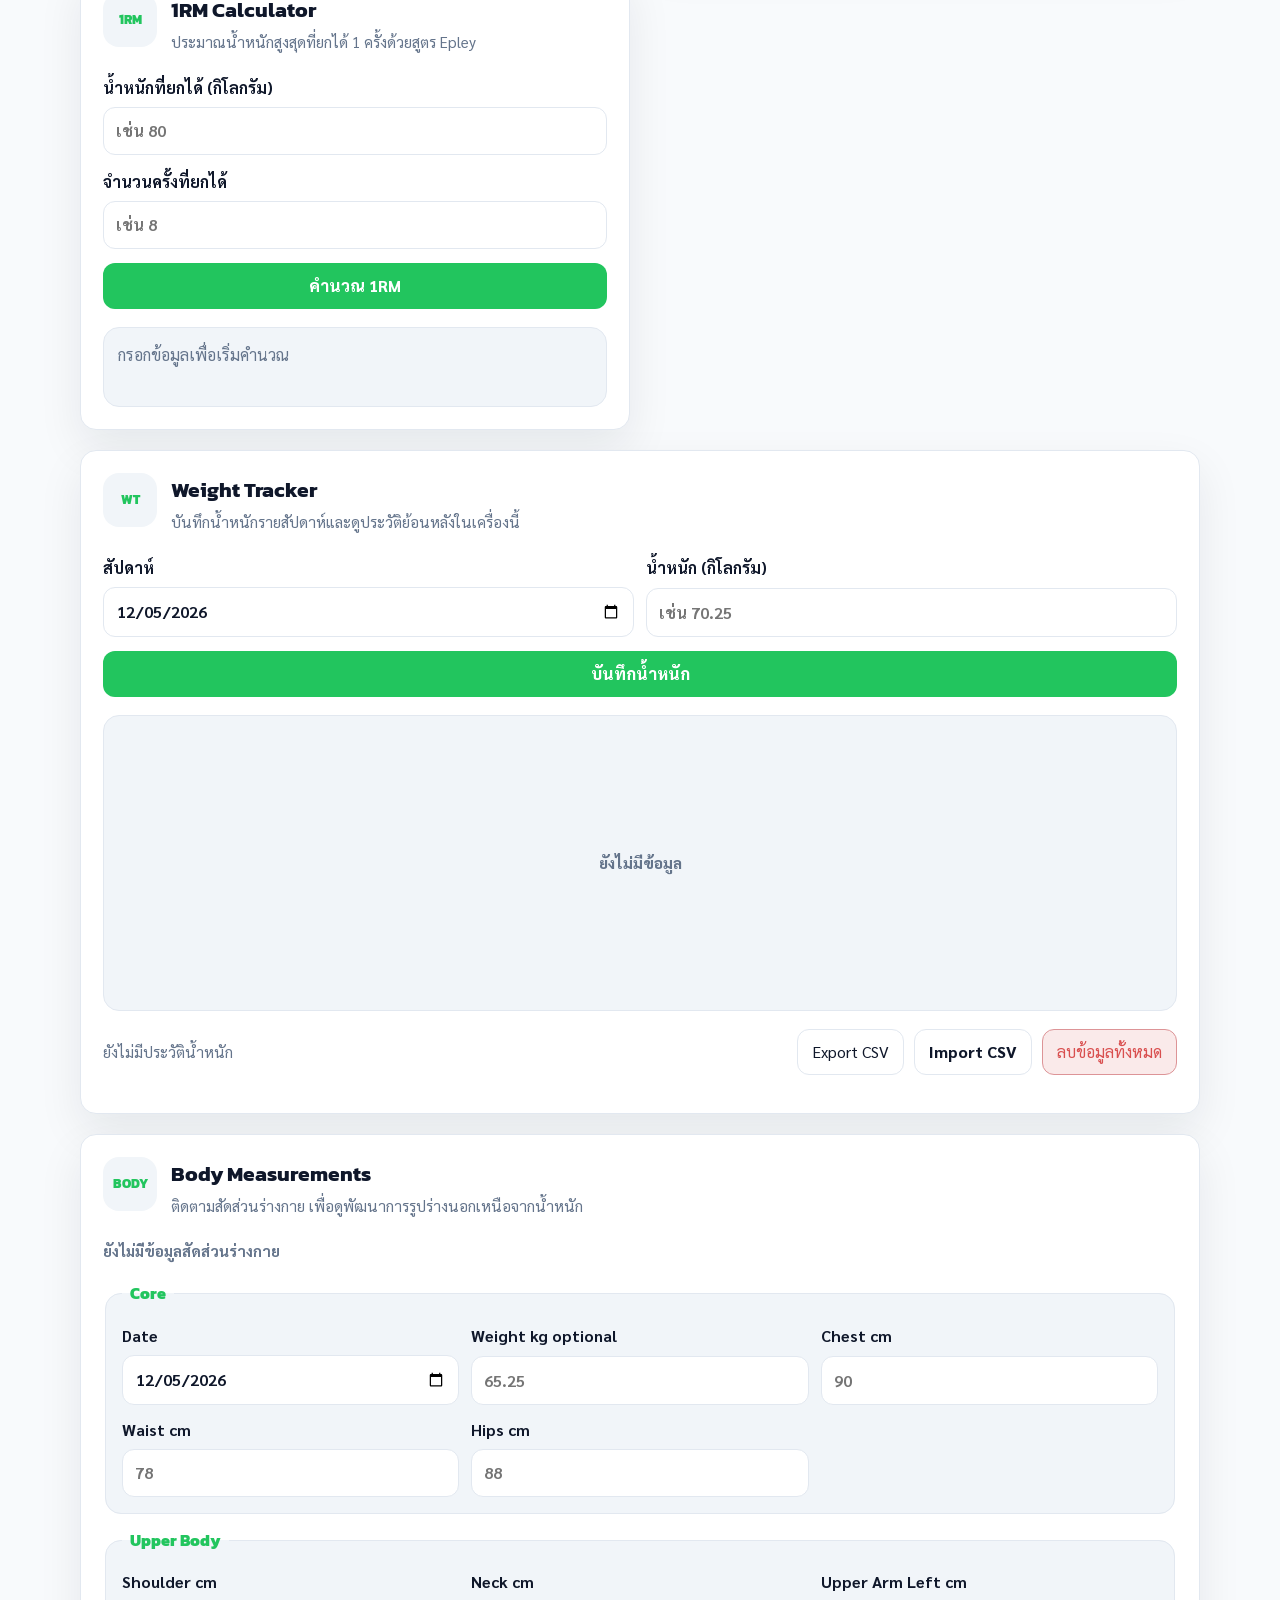
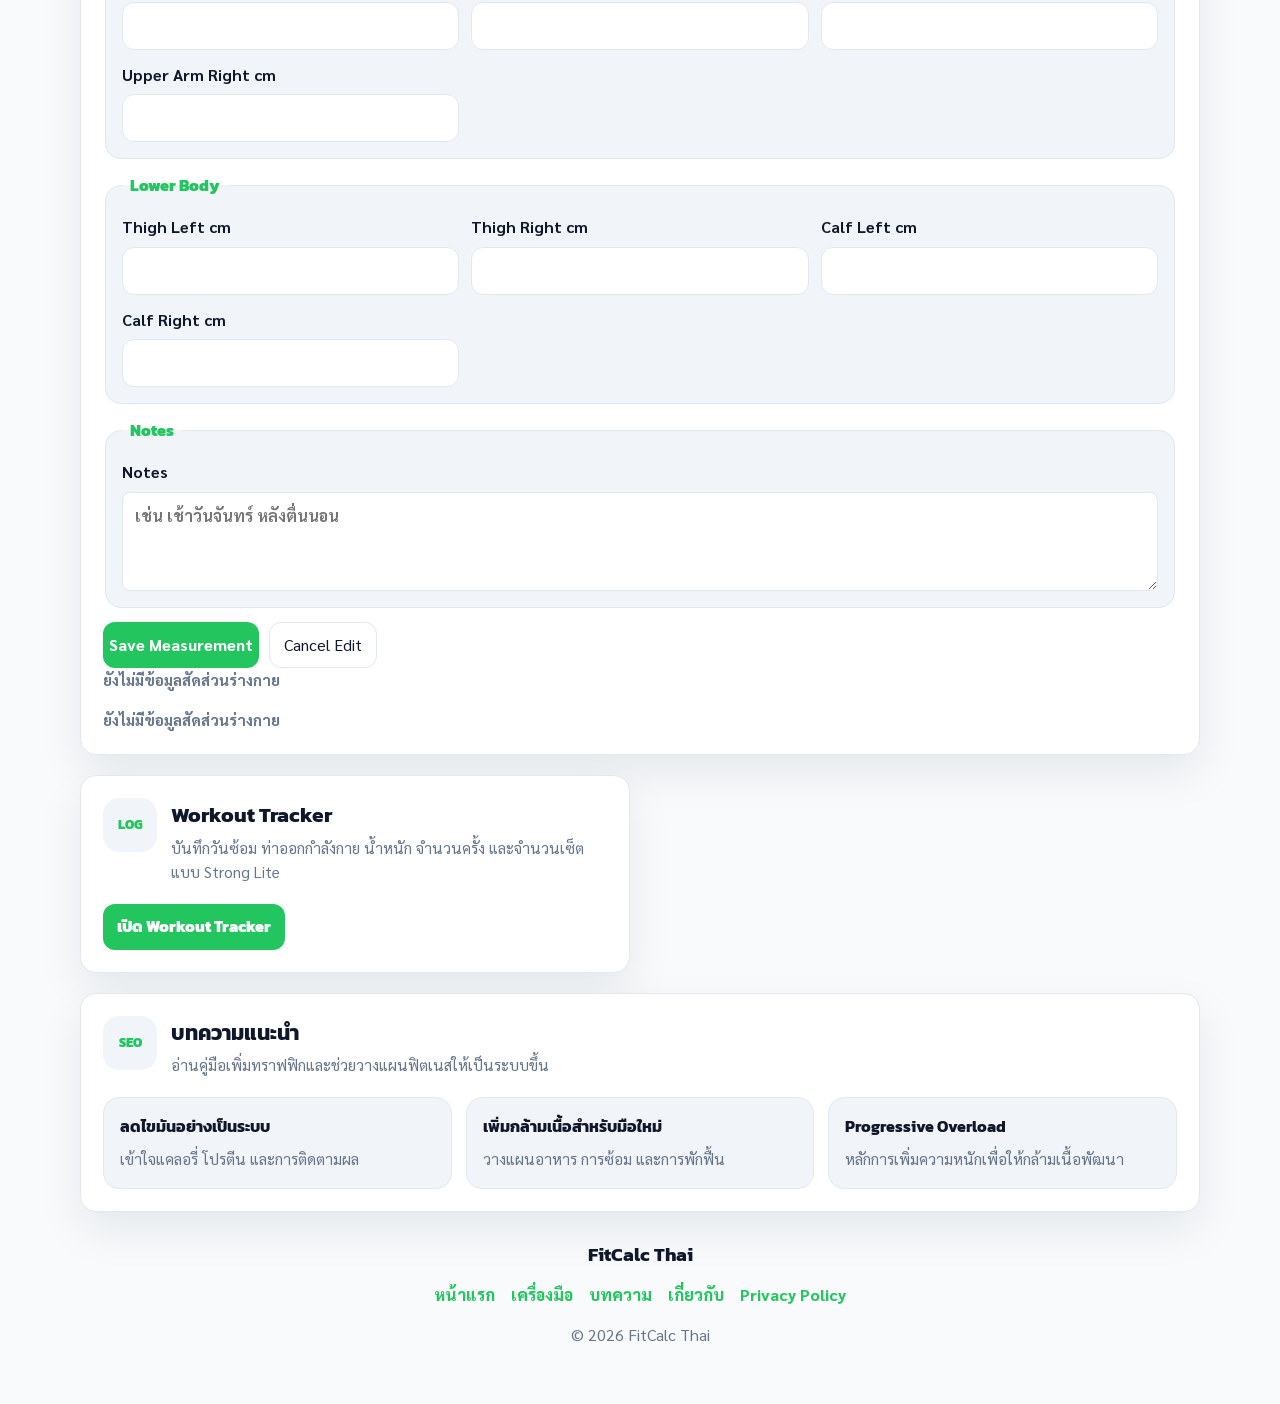
==== commit 06bba660: "feat: add data backup export import" ====
--- a/index.html
+++ b/index.html
@@ -152,6 +152,14 @@
           </div>
           <div id="dashboardAchievementSummary" aria-live="polite"></div>
         </section>
+
+        <section class="dashboard-panel">
+          <div class="dashboard-panel-header">
+            <h3>Data Backup</h3>
+            <a class="guide-link" href="#dataBackupSection">สำรองข้อมูล</a>
+          </div>
+          <div id="dashboardBackupSummary" aria-live="polite"></div>
+        </section>
       </div>
 
       <section class="dashboard-panel dashboard-recent-panel">
@@ -202,6 +210,44 @@
       </div>
 
       <div class="achievement-card-list" id="achievementCardList" aria-live="polite"></div>
+    </section>
+
+    <section class="card tracker-card anchor-section" id="dataBackupSection">
+      <div class="card-header">
+        <span class="tool-icon">SAVE</span>
+        <div>
+          <h2>Data Backup</h2>
+          <p>สำรอง กู้คืน และจัดการข้อมูล FitCalc Thai ของคุณอย่างปลอดภัย</p>
+        </div>
+      </div>
+
+      <div class="backup-summary-grid" id="backupSummaryGrid" aria-live="polite"></div>
+
+      <div class="backup-warning">
+        <strong>Import Warning</strong>
+        <p>ตรวจสอบ preview ก่อนนำเข้าทุกครั้ง โหมด Merge จะไม่ลบข้อมูลเดิม ส่วน Replace จะต้องยืนยันก่อนแทนที่ข้อมูล</p>
+      </div>
+
+      <div class="backup-actions">
+        <button type="button" id="exportBackupButton">Export Backup</button>
+        <button class="secondary-button" type="button" id="copyBackupButton">Copy Backup JSON</button>
+      </div>
+
+      <label class="backup-file-label">
+        Import Backup JSON
+        <input type="file" id="importBackupFile" accept="application/json,.json">
+      </label>
+
+      <div class="backup-preview" id="backupImportPreview" aria-live="polite">
+        <p class="empty-state">ยังไม่ได้เลือกไฟล์สำรองข้อมูล</p>
+      </div>
+
+      <div class="backup-actions">
+        <button type="button" id="mergeImportButton" disabled>Import แบบรวมข้อมูล</button>
+        <button class="danger-button" type="button" id="replaceImportButton" disabled>Replace ข้อมูลทั้งหมด</button>
+      </div>
+
+      <p class="workout-status" id="backupStatusMessage" aria-live="polite"></p>
     </section>
 
     <section class="card tracker-card anchor-section" id="goalTrackingSection">
--- a/style.css
+++ b/style.css
@@ -705,6 +705,76 @@
   margin: 0;
 }
 
+.backup-summary-grid,
+.backup-preview-grid {
+  display: grid;
+  grid-template-columns: repeat(4, minmax(0, 1fr));
+  gap: 12px;
+}
+
+.backup-warning,
+.backup-preview,
+.backup-result {
+  border: 1px solid var(--border);
+  border-radius: 16px;
+  background: var(--surface-soft);
+  padding: 16px;
+}
+
+.backup-warning {
+  margin-top: 16px;
+  border-color: rgba(245, 158, 11, 0.45);
+}
+
+.backup-warning strong {
+  color: var(--primary);
+  font-family: "Kanit", Arial, "Tahoma", sans-serif;
+}
+
+.backup-warning p,
+.backup-preview p {
+  margin: 6px 0 0;
+}
+
+.backup-actions {
+  display: flex;
+  flex-wrap: wrap;
+  gap: 10px;
+  margin-top: 16px;
+}
+
+.backup-actions button {
+  min-height: 44px;
+}
+
+.backup-file-label {
+  display: grid;
+  gap: 8px;
+  margin-top: 16px;
+}
+
+.backup-file-label input {
+  cursor: pointer;
+}
+
+.backup-preview {
+  margin-top: 16px;
+}
+
+.backup-warning-list {
+  display: grid;
+  gap: 8px;
+  margin: 14px 0 0;
+  padding-left: 20px;
+  color: var(--muted);
+  font-weight: 700;
+}
+
+.backup-error {
+  color: #ef4444;
+  font-weight: 800;
+}
+
 .site-footer {
   padding: 28px 0 40px;
   color: var(--muted);
@@ -882,7 +952,9 @@
   .goal-list,
   .goal-progress-grid,
   .achievement-summary-grid,
-  .achievement-card-list {
+  .achievement-card-list,
+  .backup-summary-grid,
+  .backup-preview-grid {
     grid-template-columns: 1fr;
   }
 
@@ -891,6 +963,7 @@
   .goal-card-header,
   .goal-form-actions,
   .goal-card-actions,
+  .backup-actions,
   .achievement-empty-state,
   .achievement-card-header,
   .achievement-card-footer {
@@ -902,6 +975,7 @@
   .goal-form-actions button,
   .goal-form-actions .secondary-button,
   .goal-card-actions button,
+  .backup-actions button,
   .achievement-empty-state a,
   .achievement-toolbar label {
     width: 100%;
@@ -1980,7 +2054,9 @@
   .dashboard-detail-grid,
   .dashboard-mini-grid,
   .achievement-summary-grid,
-  .achievement-card-list {
+  .achievement-card-list,
+  .backup-summary-grid,
+  .backup-preview-grid {
     grid-template-columns: 1fr;
   }
 
@@ -1992,8 +2068,13 @@
 
   .dashboard-quick-actions a,
   .dashboard-link-group a,
+  .backup-actions button,
   .achievement-empty-state a {
     width: 100%;
+  }
+
+  .backup-actions {
+    flex-direction: column;
   }
 
   .achievement-empty-state,
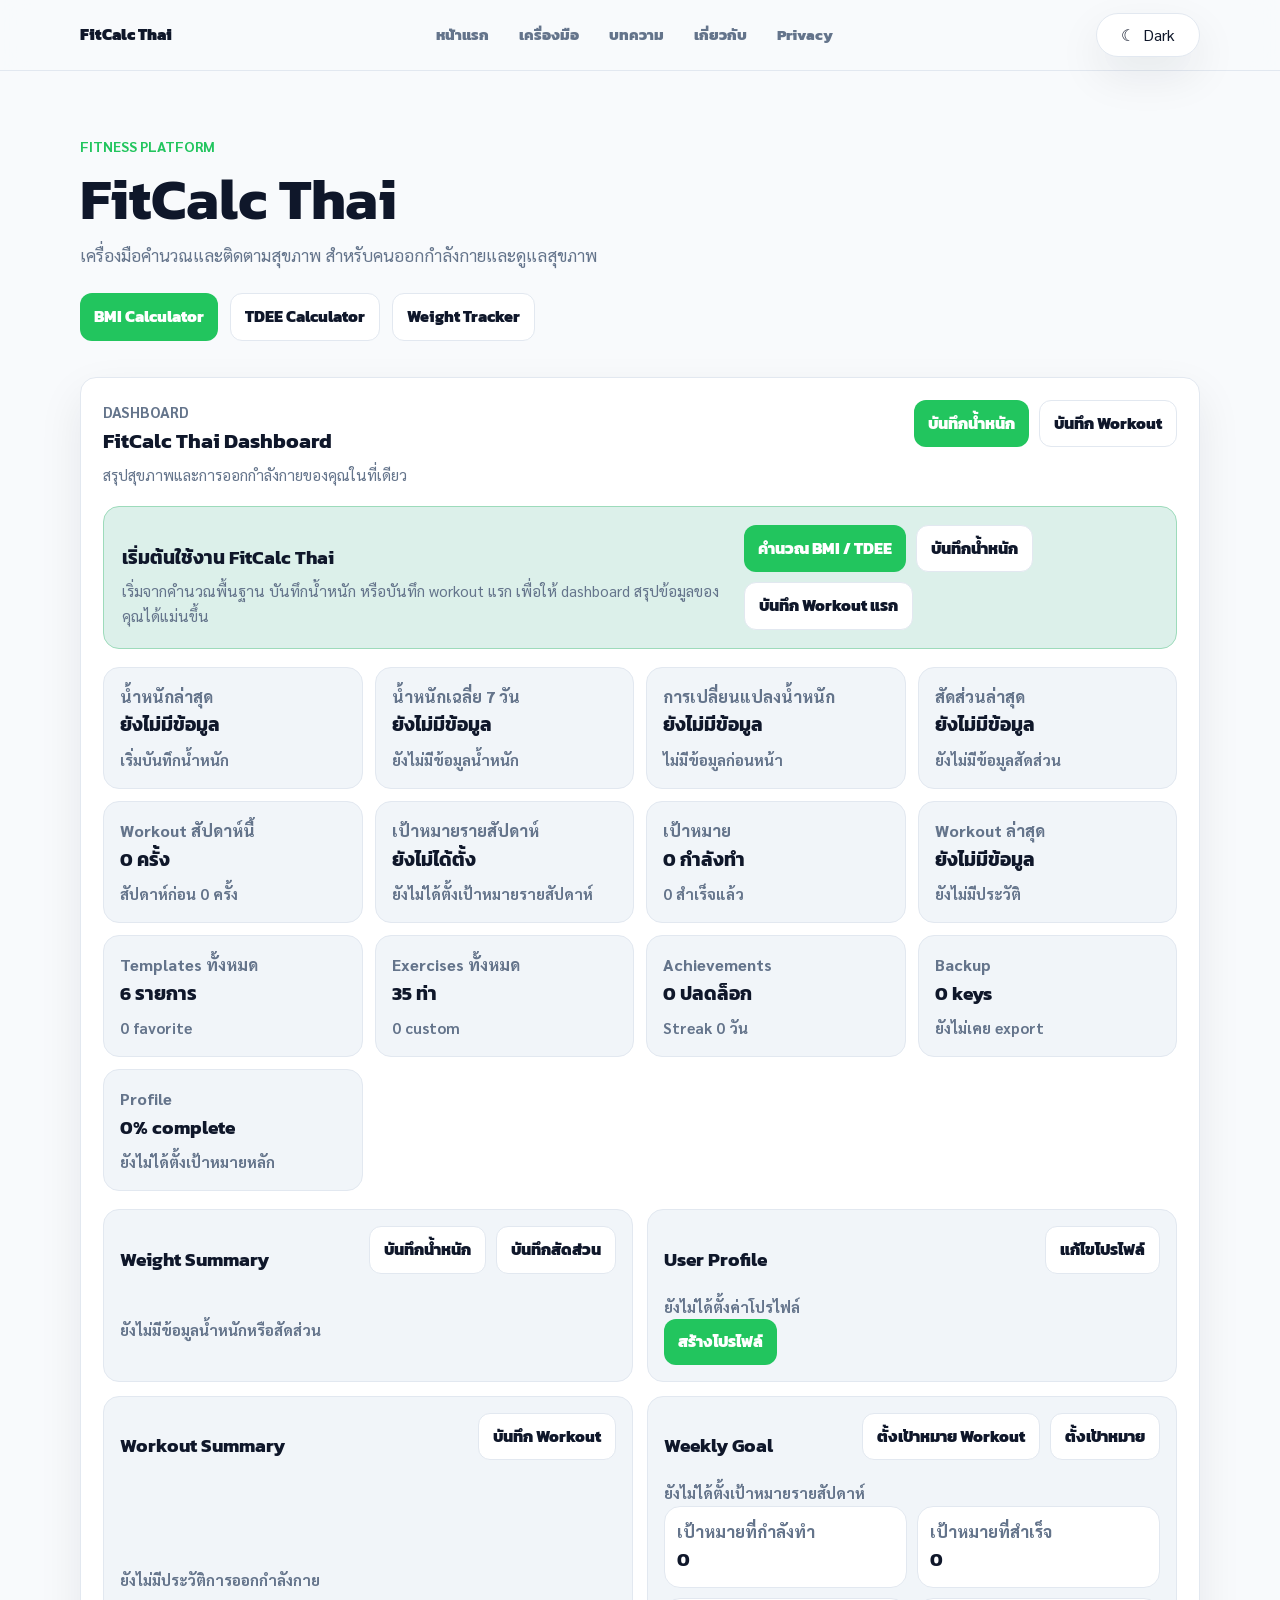
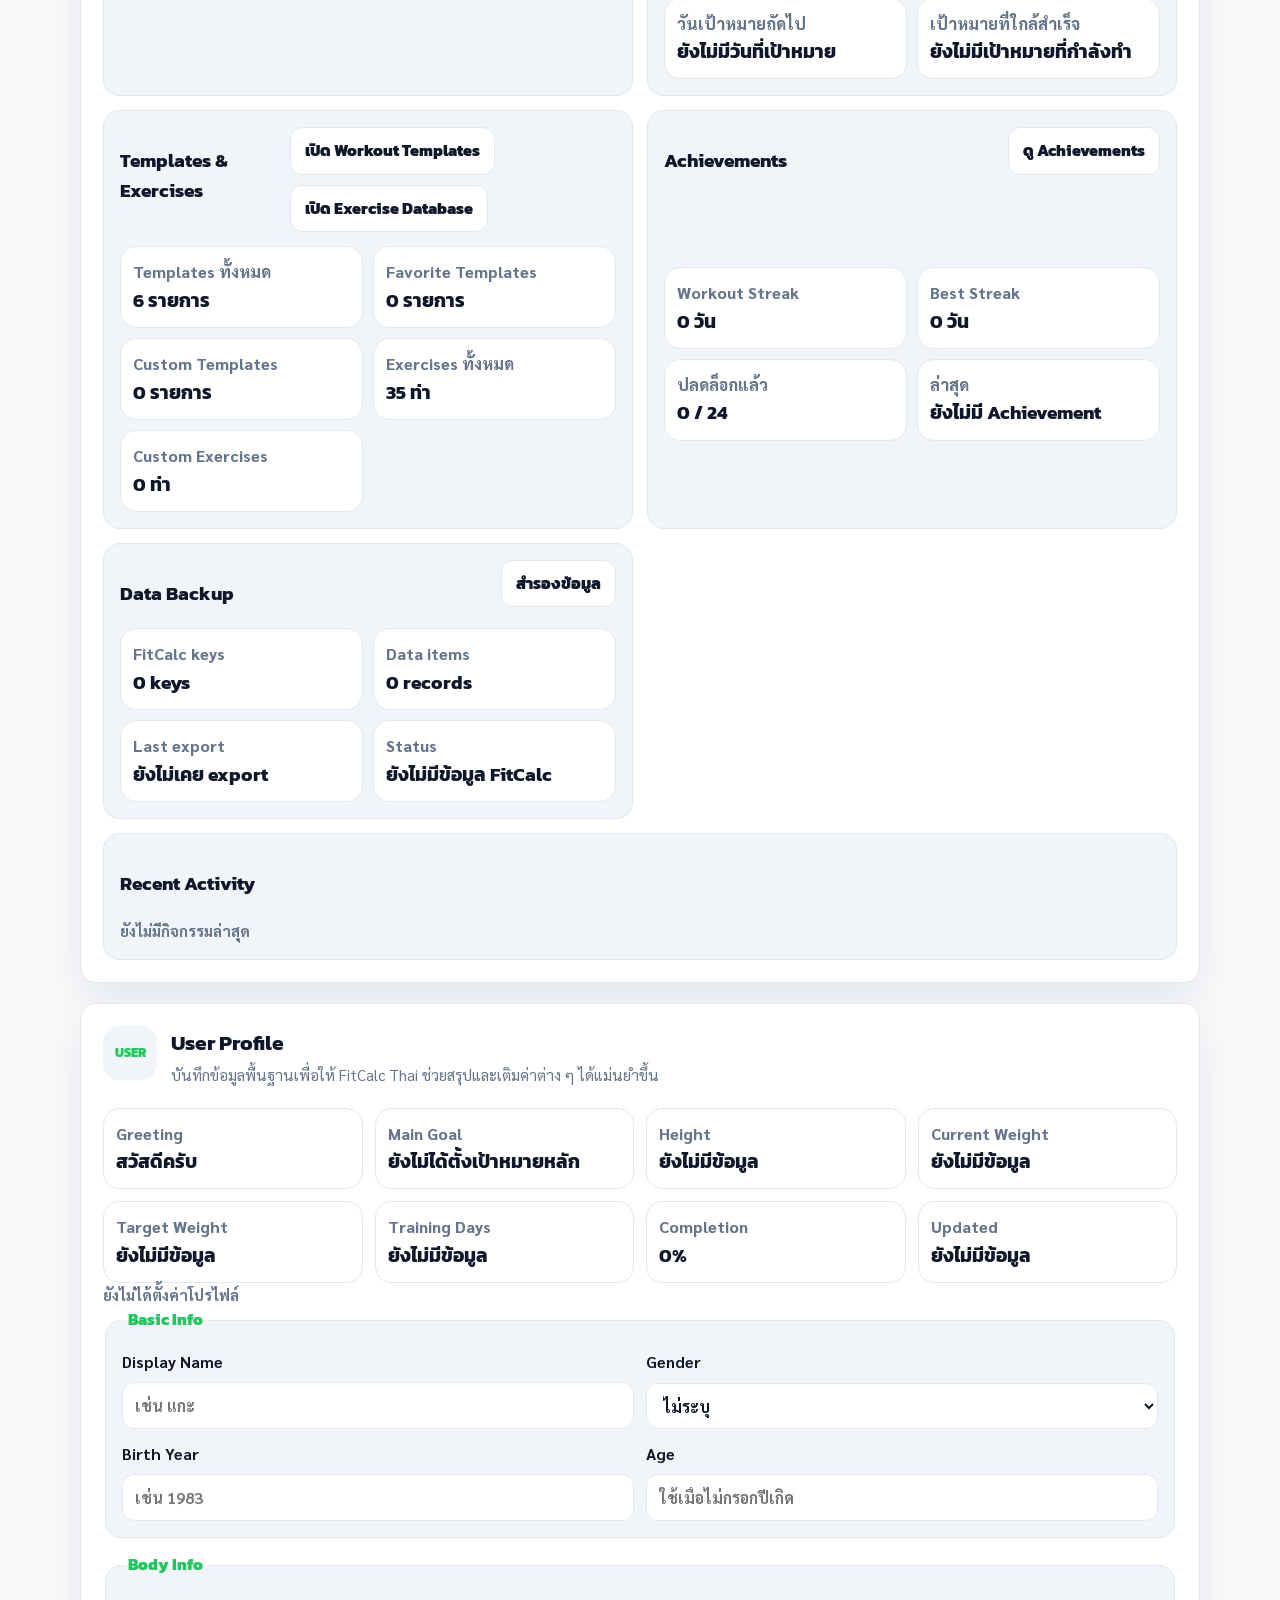
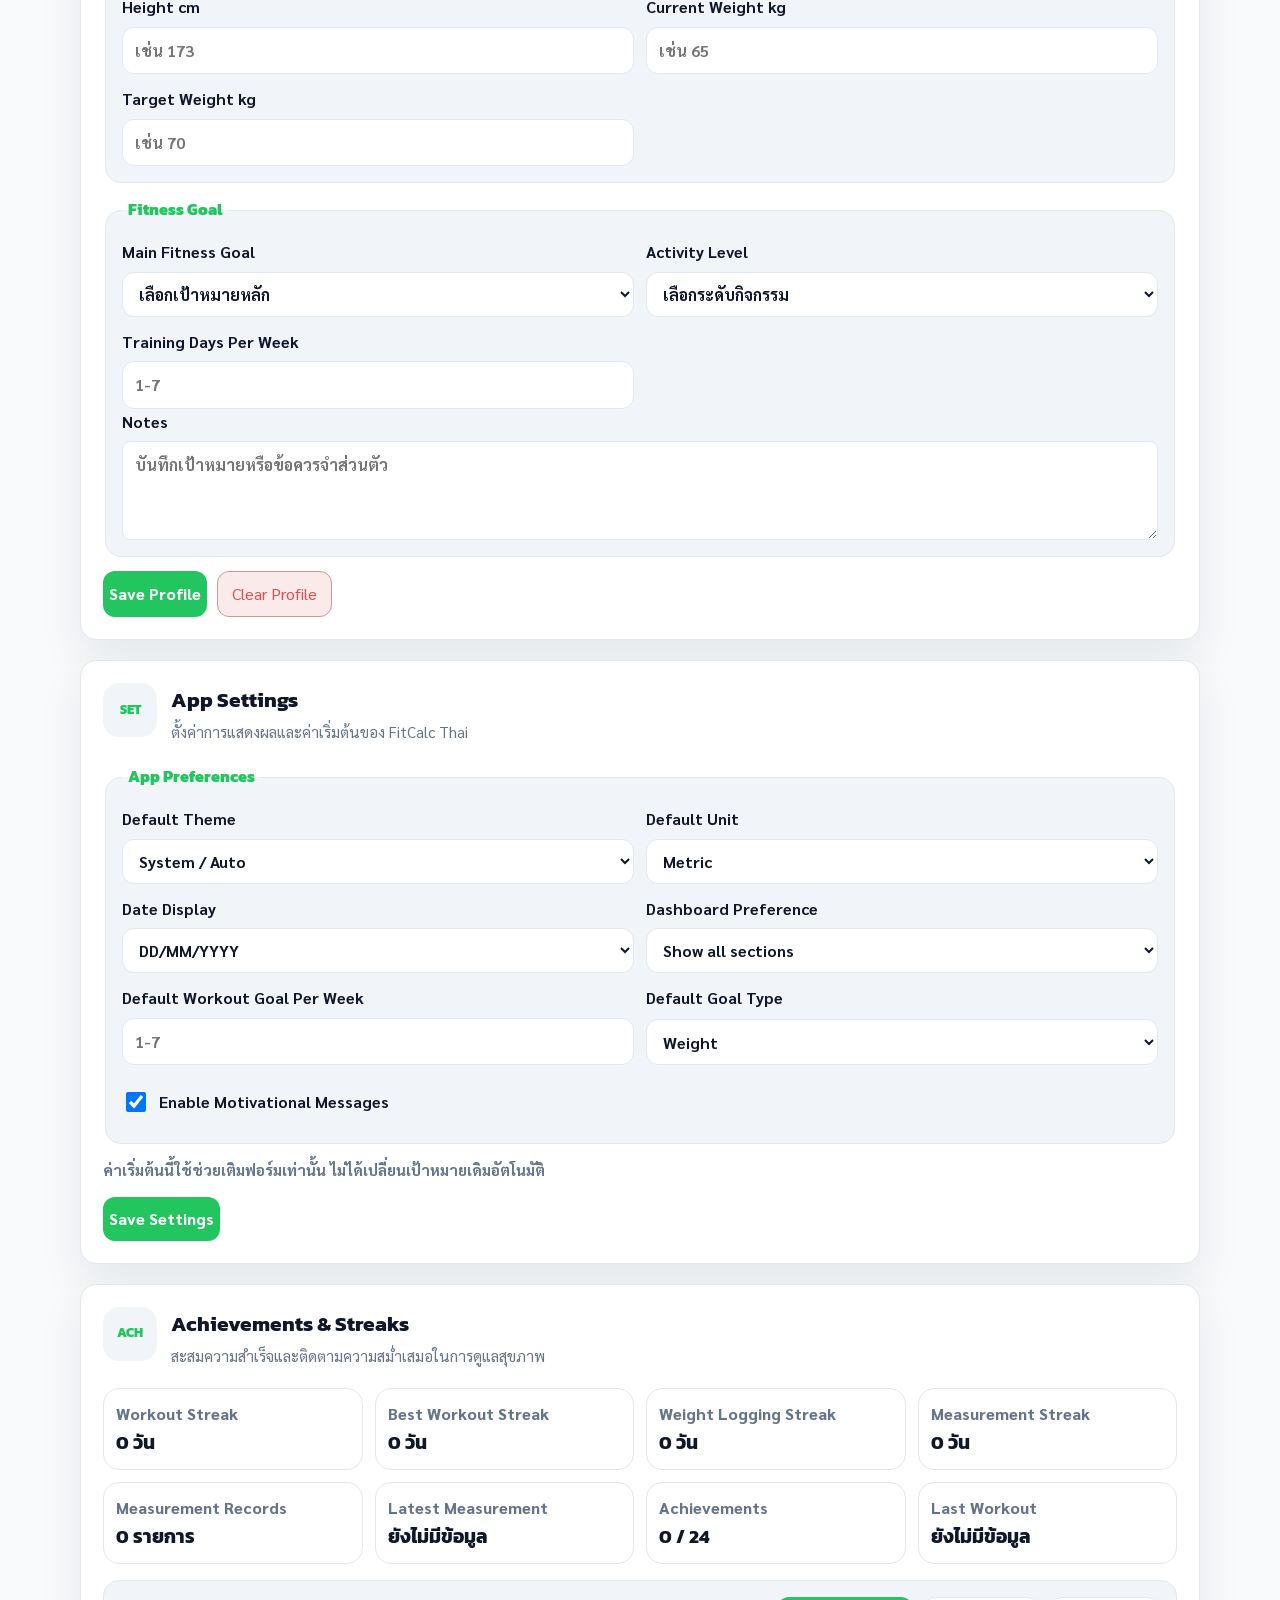
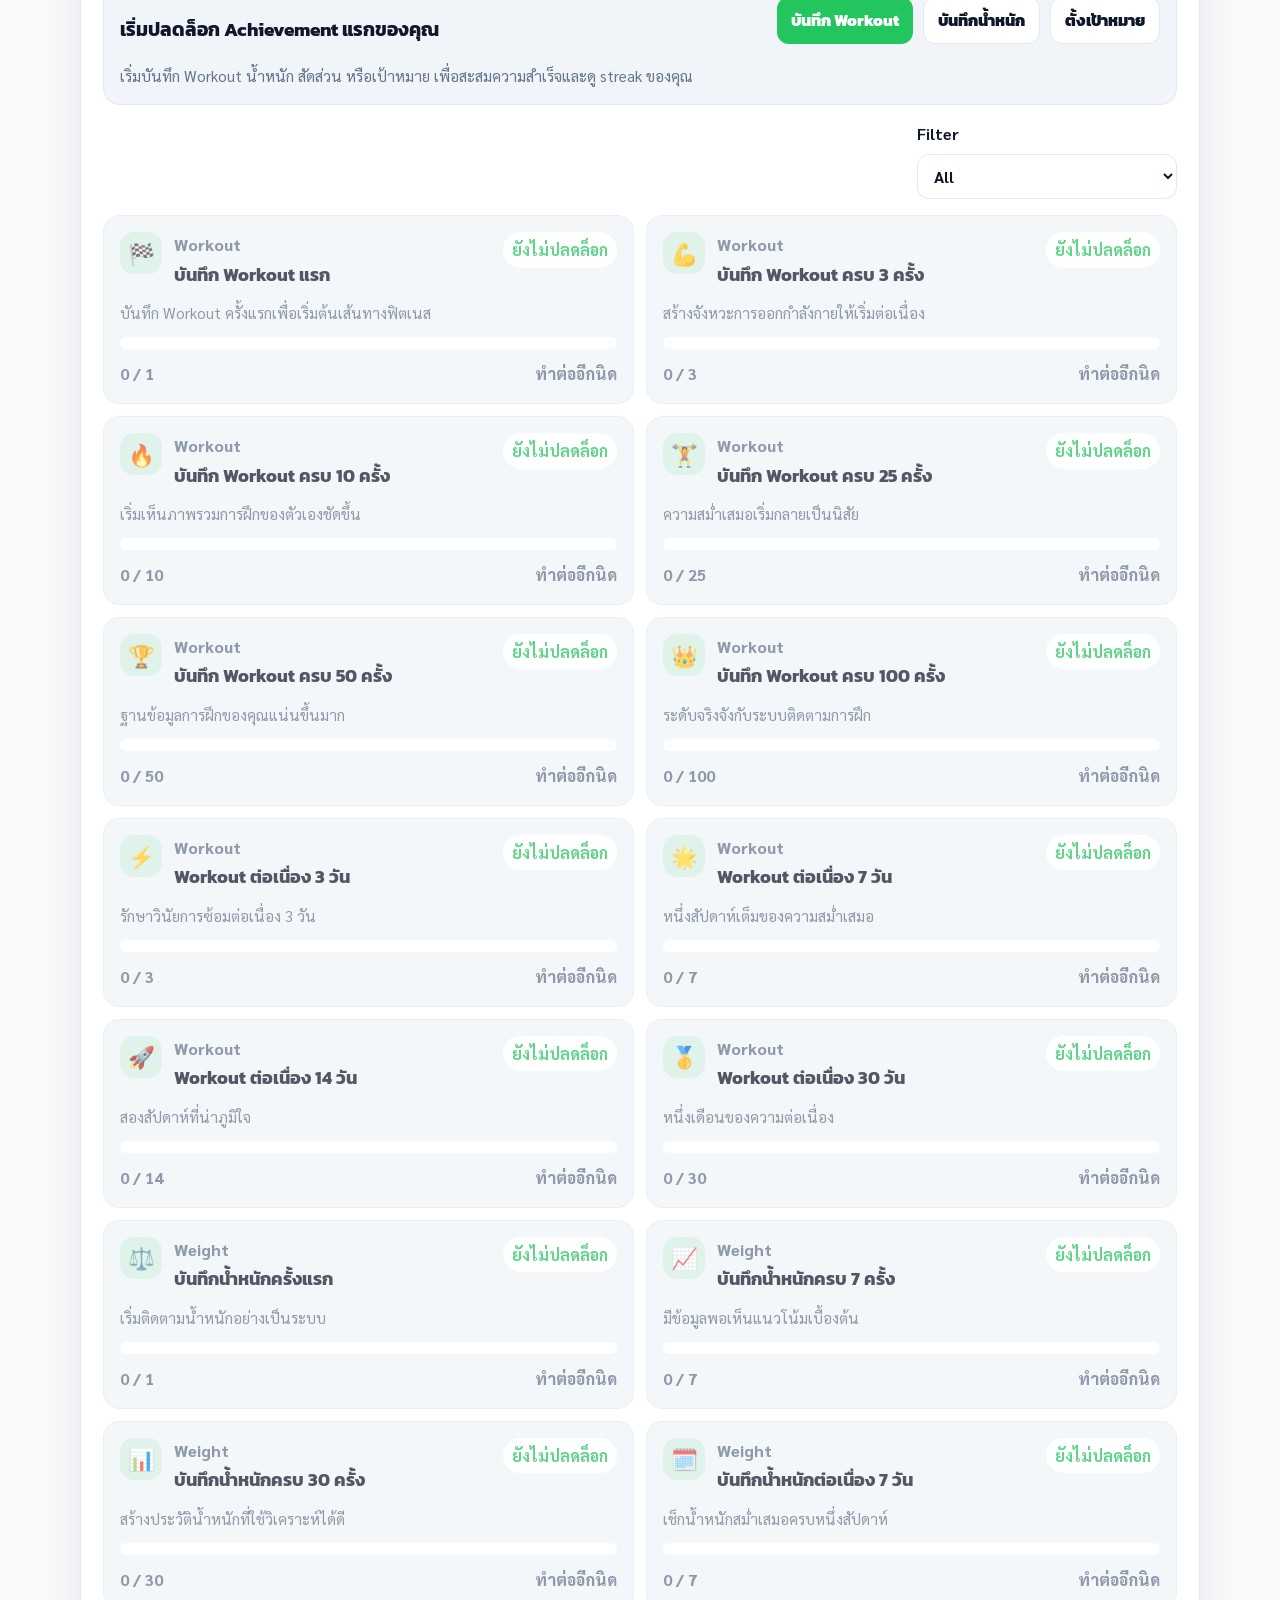
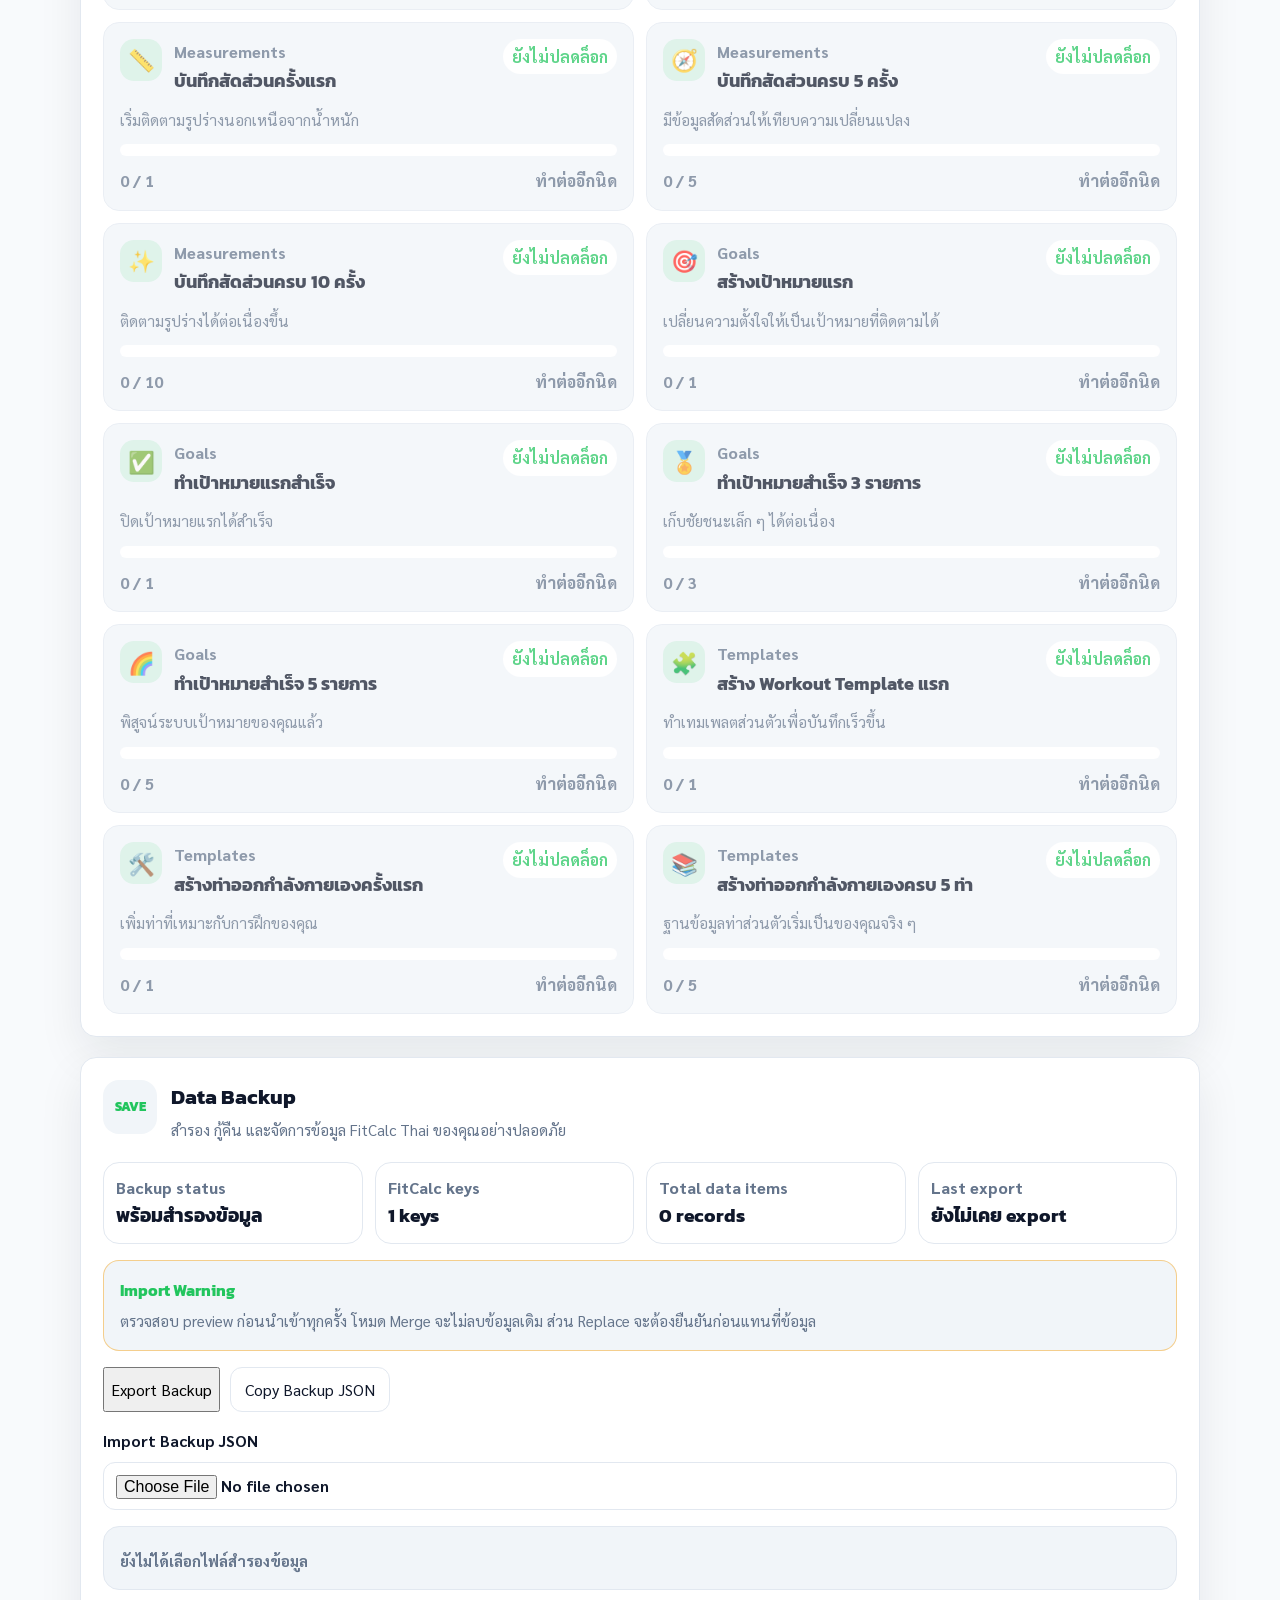
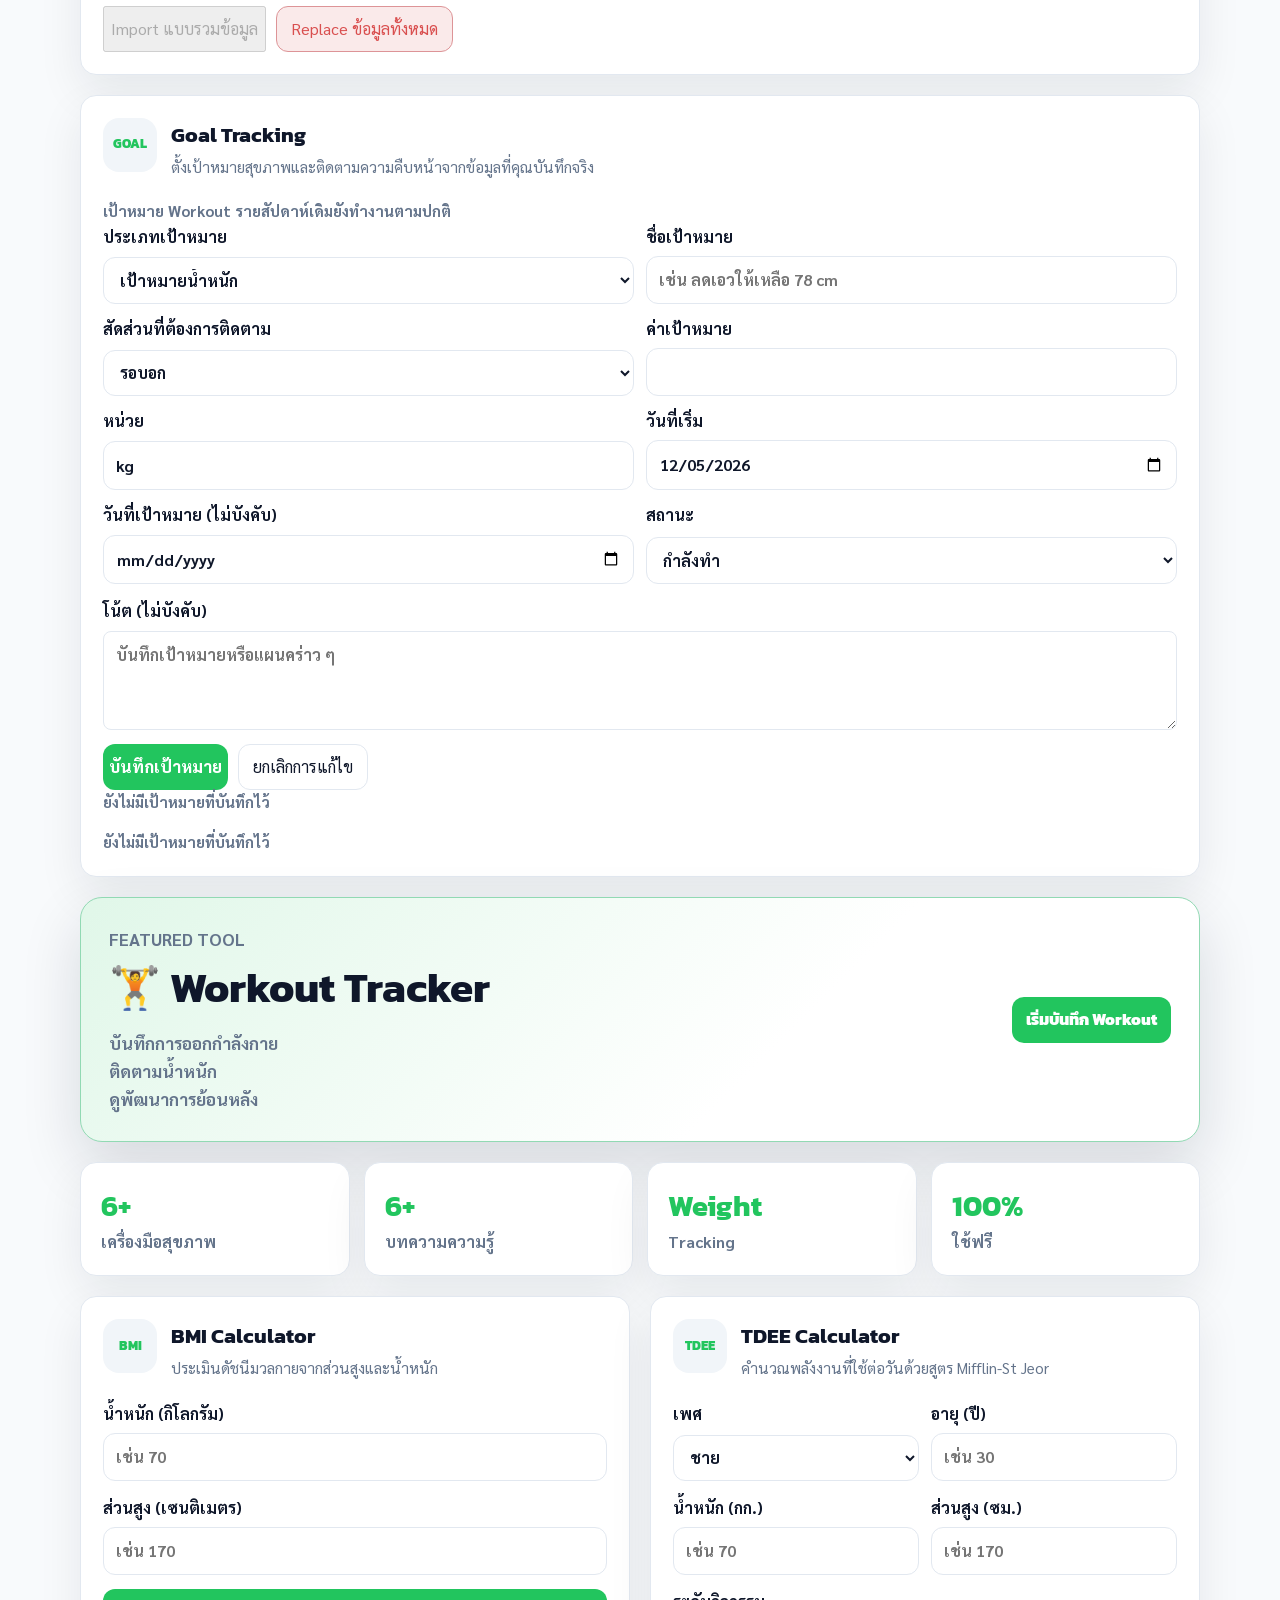
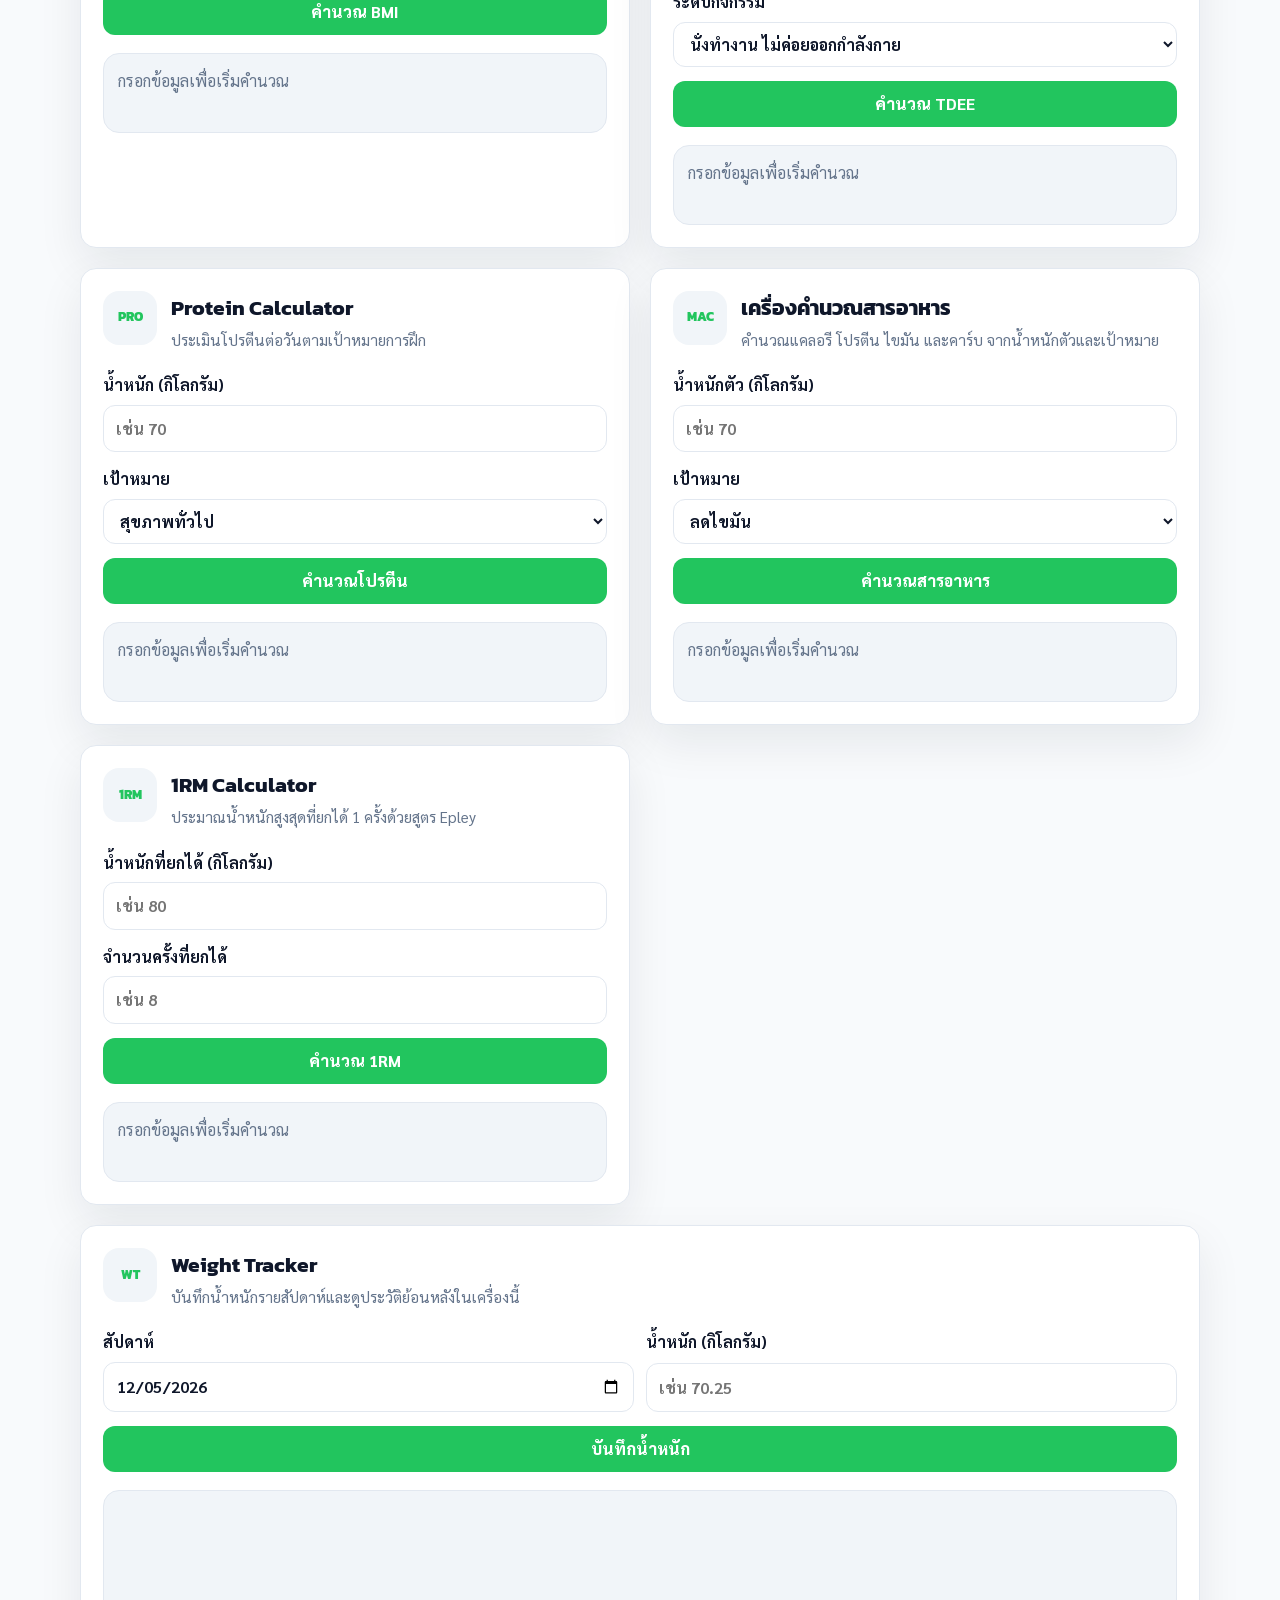
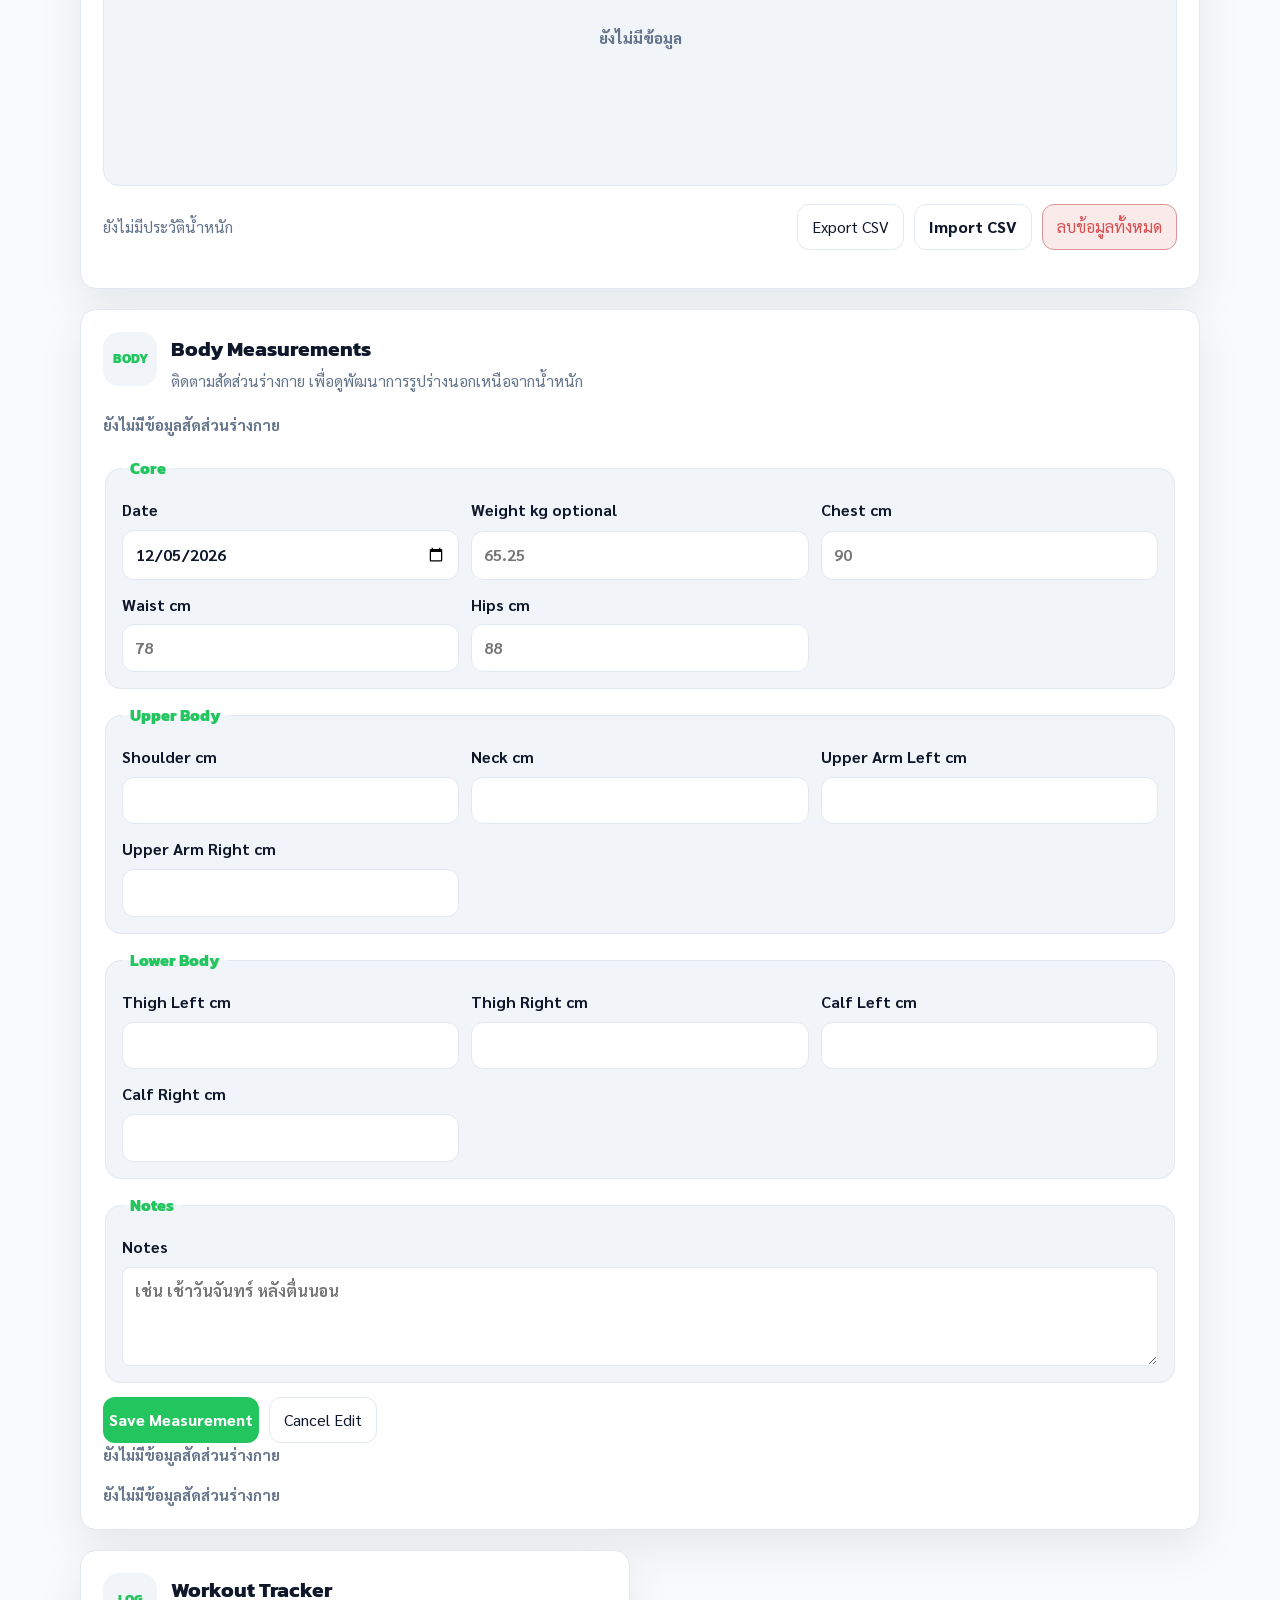
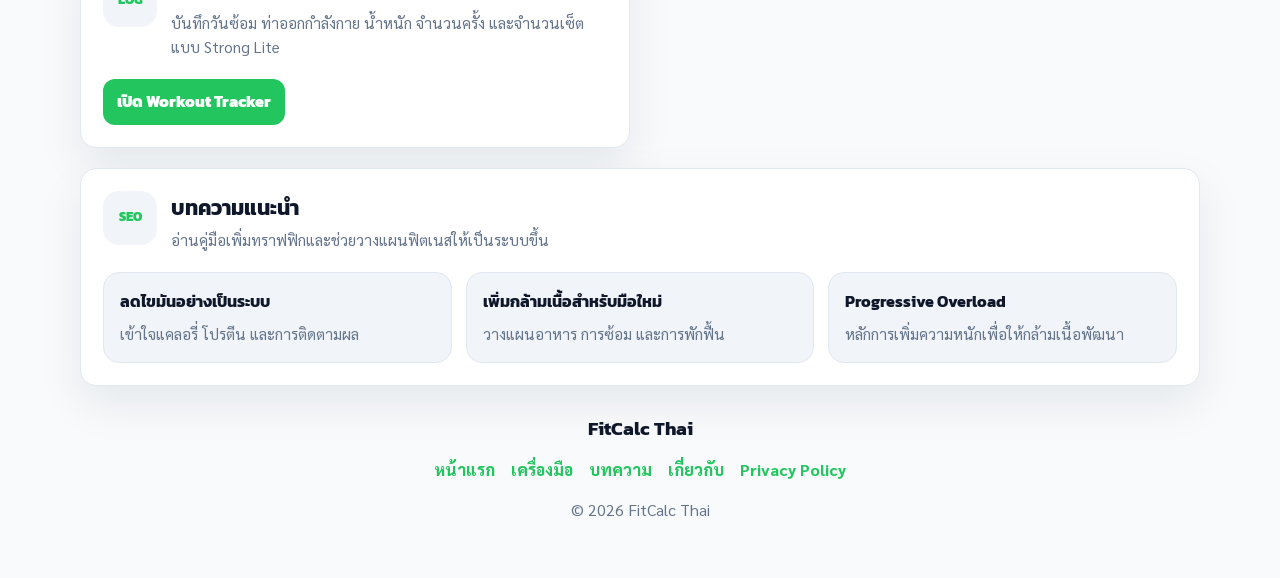
==== commit 997edd2b: "feat: add user profile and app settings" ====
--- a/index.html
+++ b/index.html
@@ -117,6 +117,14 @@
 
         <section class="dashboard-panel">
           <div class="dashboard-panel-header">
+            <h3>User Profile</h3>
+            <a class="guide-link" href="#userProfileSection">แก้ไขโปรไฟล์</a>
+          </div>
+          <div id="dashboardProfileSummary" aria-live="polite"></div>
+        </section>
+
+        <section class="dashboard-panel">
+          <div class="dashboard-panel-header">
             <h3>Workout Summary</h3>
             <a class="guide-link" href="workout-tracker.html#workoutTrackerSection">บันทึก Workout</a>
           </div>
@@ -168,6 +176,175 @@
         </div>
         <div id="dashboardRecentActivity" aria-live="polite"></div>
       </section>
+    </section>
+
+    <section class="card tracker-card anchor-section" id="userProfileSection">
+      <div class="card-header">
+        <span class="tool-icon">USER</span>
+        <div>
+          <h2>User Profile</h2>
+          <p>บันทึกข้อมูลพื้นฐานเพื่อให้ FitCalc Thai ช่วยสรุปและเติมค่าต่าง ๆ ได้แม่นยำขึ้น</p>
+        </div>
+      </div>
+
+      <div class="profile-summary-grid" id="profileSummaryGrid" aria-live="polite"></div>
+      <p class="workout-status" id="profileStatusMessage" aria-live="polite">ยังไม่ได้ตั้งค่าโปรไฟล์</p>
+
+      <form class="calculator-form profile-form" id="userProfileForm">
+        <fieldset>
+          <legend>Basic Info</legend>
+          <div class="two-column">
+            <label>
+              Display Name
+              <input type="text" id="profileDisplayName" autocomplete="name" placeholder="เช่น แกะ">
+            </label>
+            <label>
+              Gender
+              <select id="profileGender">
+                <option value="">ไม่ระบุ</option>
+                <option value="male">Male</option>
+                <option value="female">Female</option>
+                <option value="other">Other / ไม่ระบุ</option>
+              </select>
+            </label>
+            <label>
+              Birth Year
+              <input type="number" id="profileBirthYear" min="1926" max="2026" step="1" inputmode="numeric" placeholder="เช่น 1983">
+            </label>
+            <label>
+              Age
+              <input type="number" id="profileAge" min="10" max="100" step="1" inputmode="numeric" placeholder="ใช้เมื่อไม่กรอกปีเกิด">
+            </label>
+          </div>
+        </fieldset>
+
+        <fieldset>
+          <legend>Body Info</legend>
+          <div class="two-column">
+            <label>
+              Height cm
+              <input type="number" id="profileHeight" min="1" step="0.1" inputmode="decimal" placeholder="เช่น 173">
+            </label>
+            <label>
+              Current Weight kg
+              <input type="number" id="profileCurrentWeight" min="1" step="0.1" inputmode="decimal" placeholder="เช่น 65">
+            </label>
+            <label>
+              Target Weight kg
+              <input type="number" id="profileTargetWeight" min="1" step="0.1" inputmode="decimal" placeholder="เช่น 70">
+            </label>
+          </div>
+        </fieldset>
+
+        <fieldset>
+          <legend>Fitness Goal</legend>
+          <div class="two-column">
+            <label>
+              Main Fitness Goal
+              <select id="profileMainGoal">
+                <option value="">เลือกเป้าหมายหลัก</option>
+                <option value="เพิ่มกล้าม">เพิ่มกล้าม</option>
+                <option value="ลดไขมัน">ลดไขมัน</option>
+                <option value="รักษารูปร่าง">รักษารูปร่าง</option>
+                <option value="เพิ่มน้ำหนัก">เพิ่มน้ำหนัก</option>
+                <option value="สุขภาพทั่วไป">สุขภาพทั่วไป</option>
+              </select>
+            </label>
+            <label>
+              Activity Level
+              <select id="profileActivityLevel">
+                <option value="">เลือกระดับกิจกรรม</option>
+                <option value="น้อย">น้อย</option>
+                <option value="ปานกลาง">ปานกลาง</option>
+                <option value="สูง">สูง</option>
+              </select>
+            </label>
+            <label>
+              Training Days Per Week
+              <input type="number" id="profileTrainingDays" min="1" max="7" step="1" inputmode="numeric" placeholder="1-7">
+            </label>
+          </div>
+          <label>
+            Notes
+            <textarea id="profileNotes" rows="3" placeholder="บันทึกเป้าหมายหรือข้อควรจำส่วนตัว"></textarea>
+          </label>
+        </fieldset>
+
+        <div class="profile-actions">
+          <button type="submit">Save Profile</button>
+          <button class="danger-button" type="button" id="clearProfileButton">Clear Profile</button>
+        </div>
+      </form>
+    </section>
+
+    <section class="card tracker-card anchor-section" id="appSettingsSection">
+      <div class="card-header">
+        <span class="tool-icon">SET</span>
+        <div>
+          <h2>App Settings</h2>
+          <p>ตั้งค่าการแสดงผลและค่าเริ่มต้นของ FitCalc Thai</p>
+        </div>
+      </div>
+
+      <form class="calculator-form settings-form" id="appSettingsForm">
+        <fieldset>
+          <legend>App Preferences</legend>
+          <div class="two-column">
+            <label>
+              Default Theme
+              <select id="settingsTheme">
+                <option value="System">System / Auto</option>
+                <option value="Dark">Dark</option>
+                <option value="Light">Light</option>
+              </select>
+            </label>
+            <label>
+              Default Unit
+              <select id="settingsUnit">
+                <option value="Metric">Metric</option>
+              </select>
+            </label>
+            <label>
+              Date Display
+              <select id="settingsDateDisplay">
+                <option value="DD/MM/YYYY">DD/MM/YYYY</option>
+              </select>
+            </label>
+            <label>
+              Dashboard Preference
+              <select id="settingsDashboardMode">
+                <option value="Show all sections">Show all sections</option>
+                <option value="Compact summary">Compact summary</option>
+              </select>
+            </label>
+            <label>
+              Default Workout Goal Per Week
+              <input type="number" id="settingsWorkoutGoal" min="1" max="7" step="1" inputmode="numeric" placeholder="1-7">
+            </label>
+            <label>
+              Default Goal Type
+              <select id="settingsDefaultGoalType">
+                <option value="weight">Weight</option>
+                <option value="waist">Waist</option>
+                <option value="weeklyWorkout">Weekly Workout</option>
+                <option value="bodyMeasurement">Body Measurement</option>
+              </select>
+            </label>
+            <label class="checkbox-label">
+              <input type="checkbox" id="settingsMotivation" checked>
+              Enable Motivational Messages
+            </label>
+          </div>
+        </fieldset>
+
+        <p class="workout-status">ค่าเริ่มต้นนี้ใช้ช่วยเติมฟอร์มเท่านั้น ไม่ได้เปลี่ยนเป้าหมายเดิมอัตโนมัติ</p>
+
+        <div class="profile-actions">
+          <button type="submit">Save Settings</button>
+        </div>
+      </form>
+
+      <p class="workout-status" id="settingsStatusMessage" aria-live="polite"></p>
     </section>
 
     <section class="card tracker-card anchor-section" id="achievementsSection">
--- a/style.css
+++ b/style.css
@@ -775,6 +775,51 @@
   font-weight: 800;
 }
 
+.profile-summary-grid {
+  display: grid;
+  grid-template-columns: repeat(4, minmax(0, 1fr));
+  gap: 12px;
+}
+
+.profile-form fieldset,
+.settings-form fieldset {
+  min-width: 0;
+  border: 1px solid var(--border);
+  border-radius: 16px;
+  background: var(--surface-soft);
+  padding: 16px;
+}
+
+.profile-form legend,
+.settings-form legend {
+  color: var(--primary);
+  font-family: "Kanit", Arial, "Tahoma", sans-serif;
+  font-weight: 800;
+  padding: 0 6px;
+}
+
+.profile-actions {
+  display: flex;
+  flex-wrap: wrap;
+  gap: 10px;
+}
+
+.profile-actions button {
+  min-height: 44px;
+}
+
+.checkbox-label {
+  display: flex;
+  align-items: center;
+  gap: 10px;
+  min-height: 46px;
+}
+
+.checkbox-label input {
+  width: 20px;
+  height: 20px;
+}
+
 .site-footer {
   padding: 28px 0 40px;
   color: var(--muted);
@@ -953,6 +998,7 @@
   .goal-progress-grid,
   .achievement-summary-grid,
   .achievement-card-list,
+  .profile-summary-grid,
   .backup-summary-grid,
   .backup-preview-grid {
     grid-template-columns: 1fr;
@@ -964,6 +1010,7 @@
   .goal-form-actions,
   .goal-card-actions,
   .backup-actions,
+  .profile-actions,
   .achievement-empty-state,
   .achievement-card-header,
   .achievement-card-footer {
@@ -976,6 +1023,7 @@
   .goal-form-actions .secondary-button,
   .goal-card-actions button,
   .backup-actions button,
+  .profile-actions button,
   .achievement-empty-state a,
   .achievement-toolbar label {
     width: 100%;
@@ -2055,6 +2103,7 @@
   .dashboard-mini-grid,
   .achievement-summary-grid,
   .achievement-card-list,
+  .profile-summary-grid,
   .backup-summary-grid,
   .backup-preview-grid {
     grid-template-columns: 1fr;
@@ -2069,11 +2118,16 @@
   .dashboard-quick-actions a,
   .dashboard-link-group a,
   .backup-actions button,
+  .profile-actions button,
   .achievement-empty-state a {
     width: 100%;
   }
 
   .backup-actions {
+    flex-direction: column;
+  }
+
+  .profile-actions {
     flex-direction: column;
   }
 
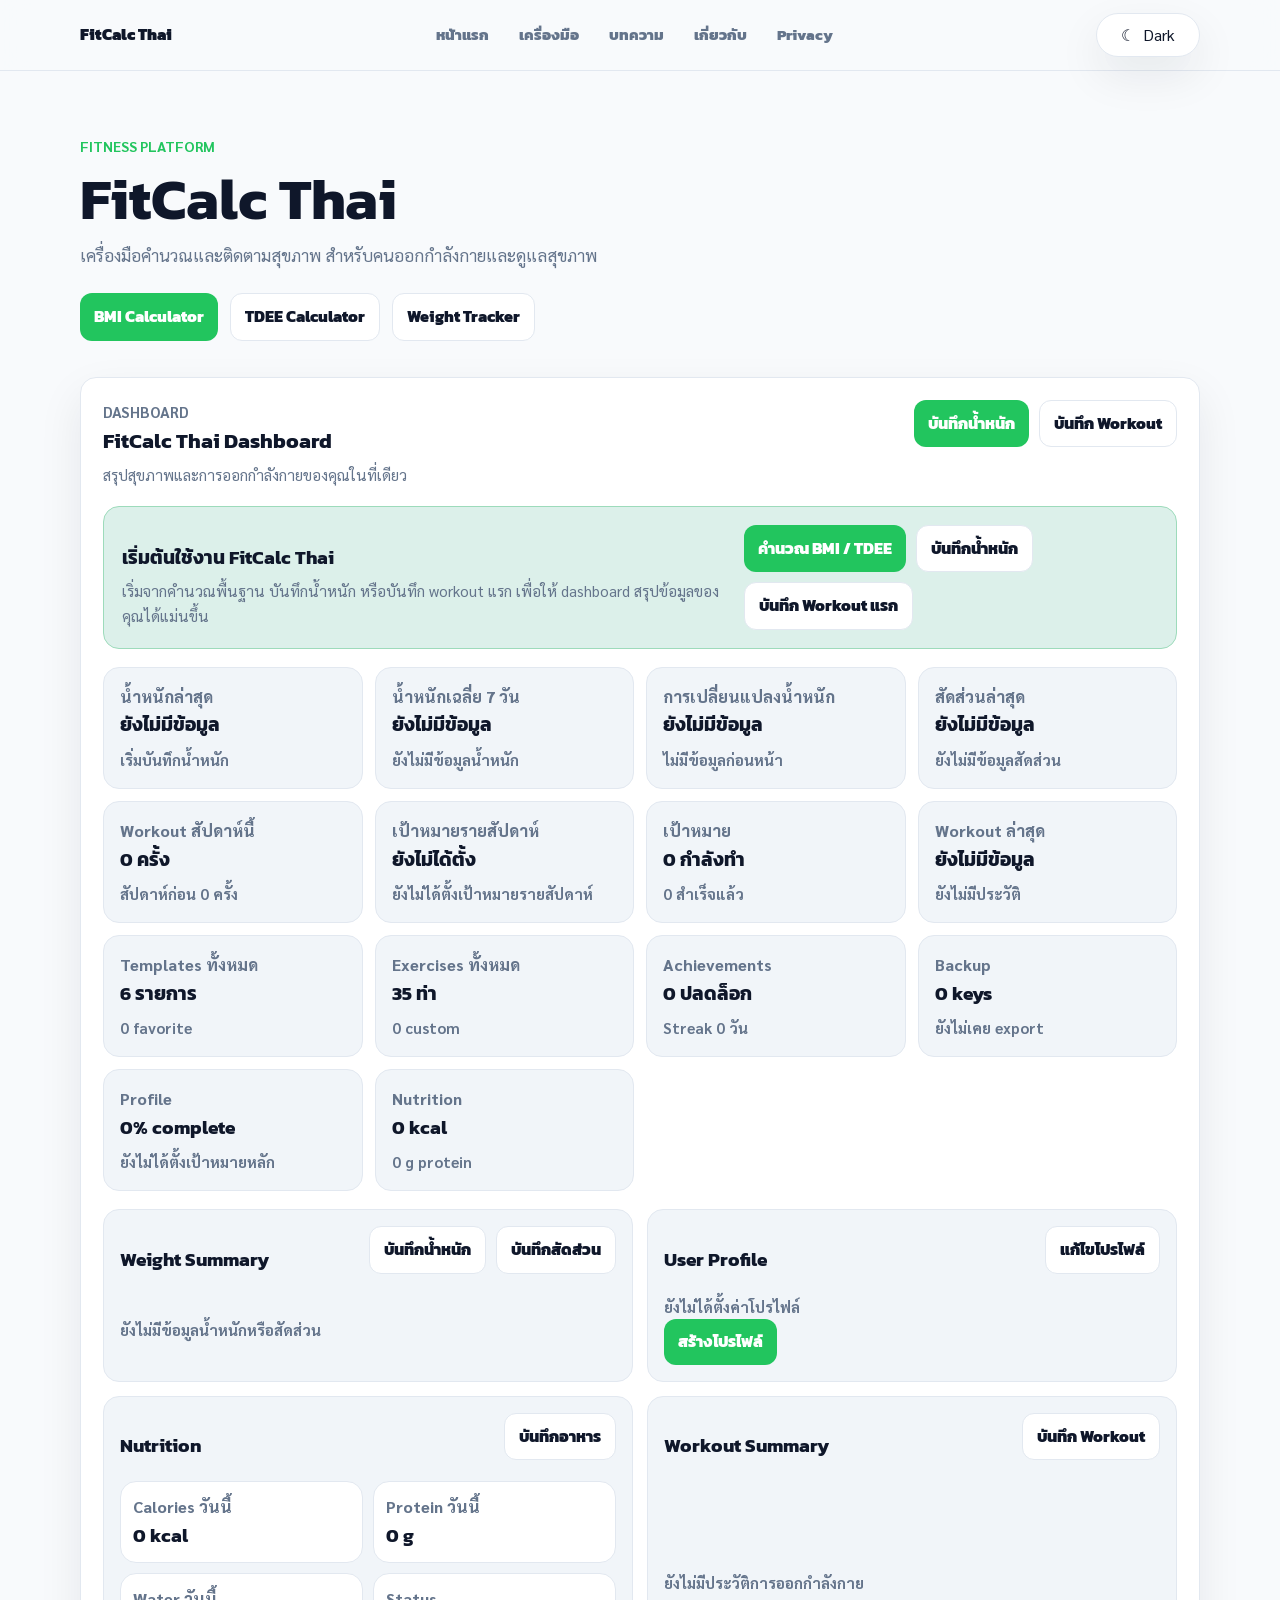
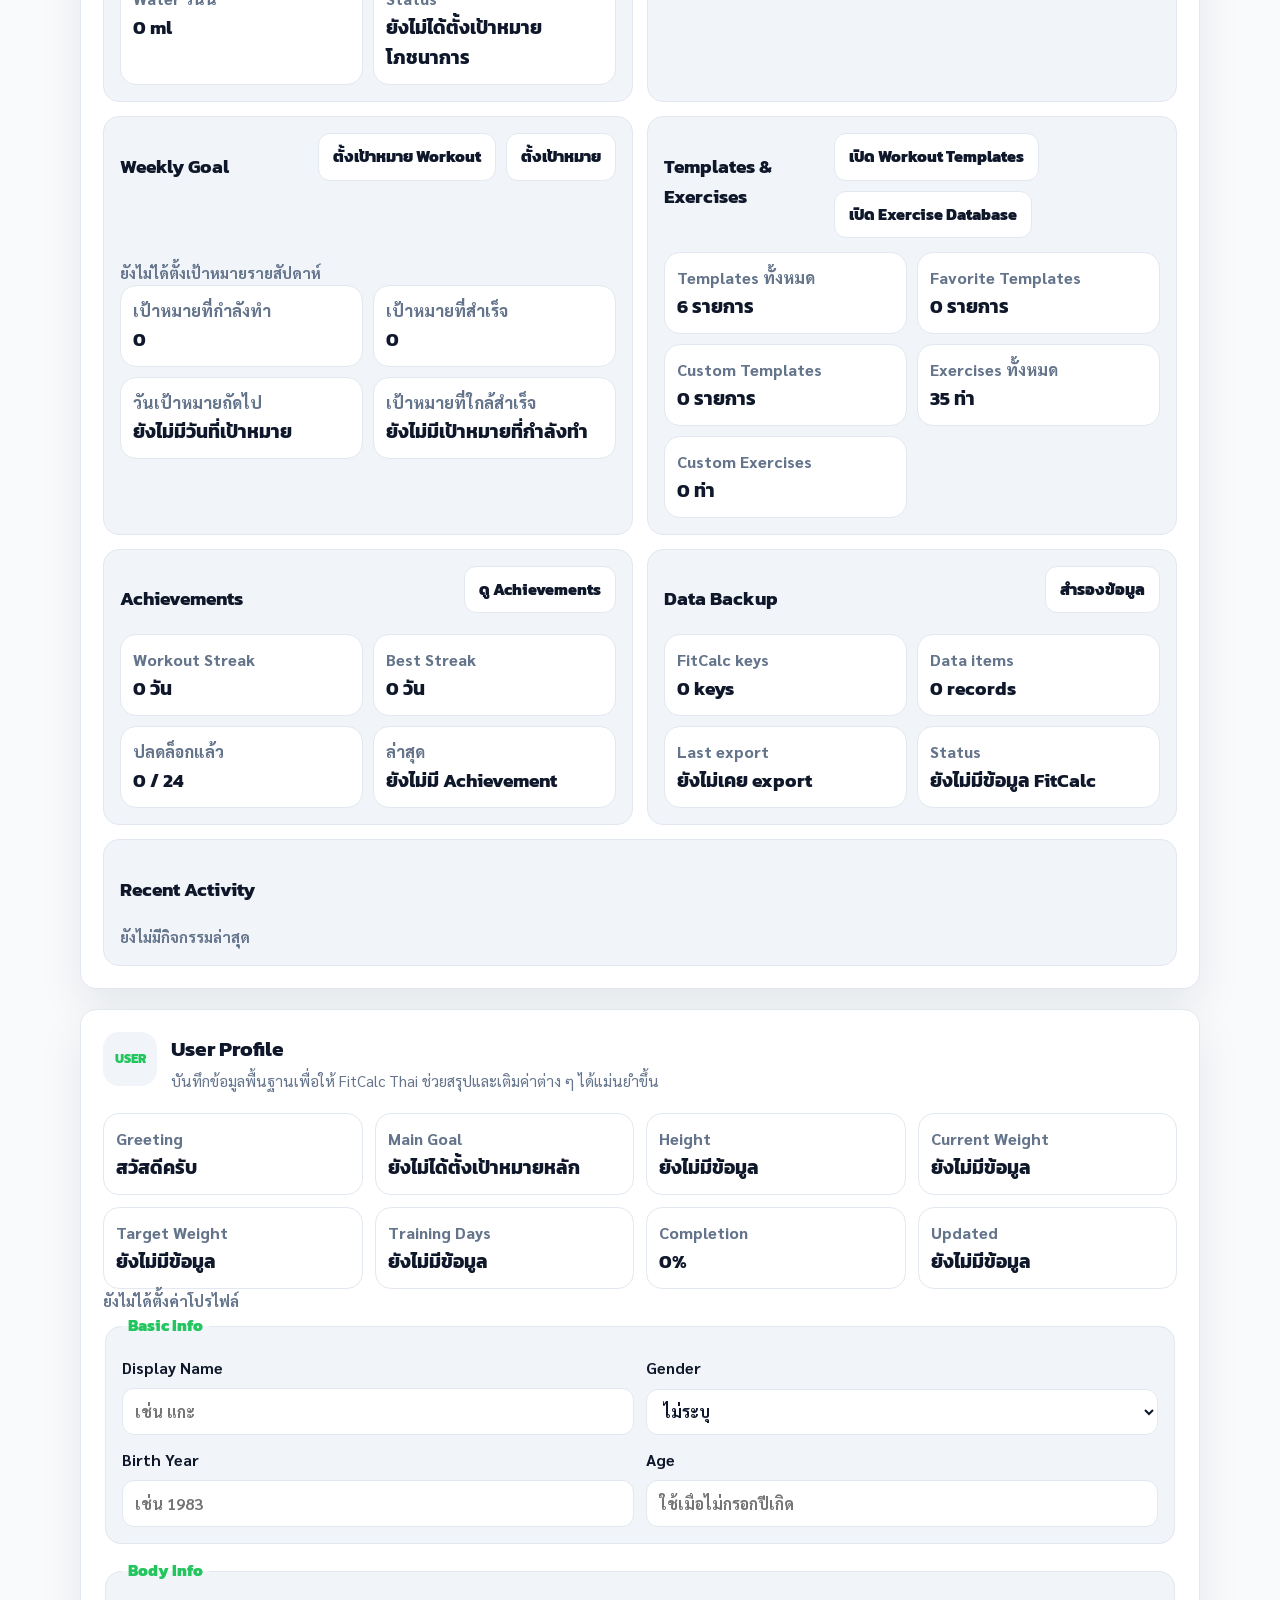
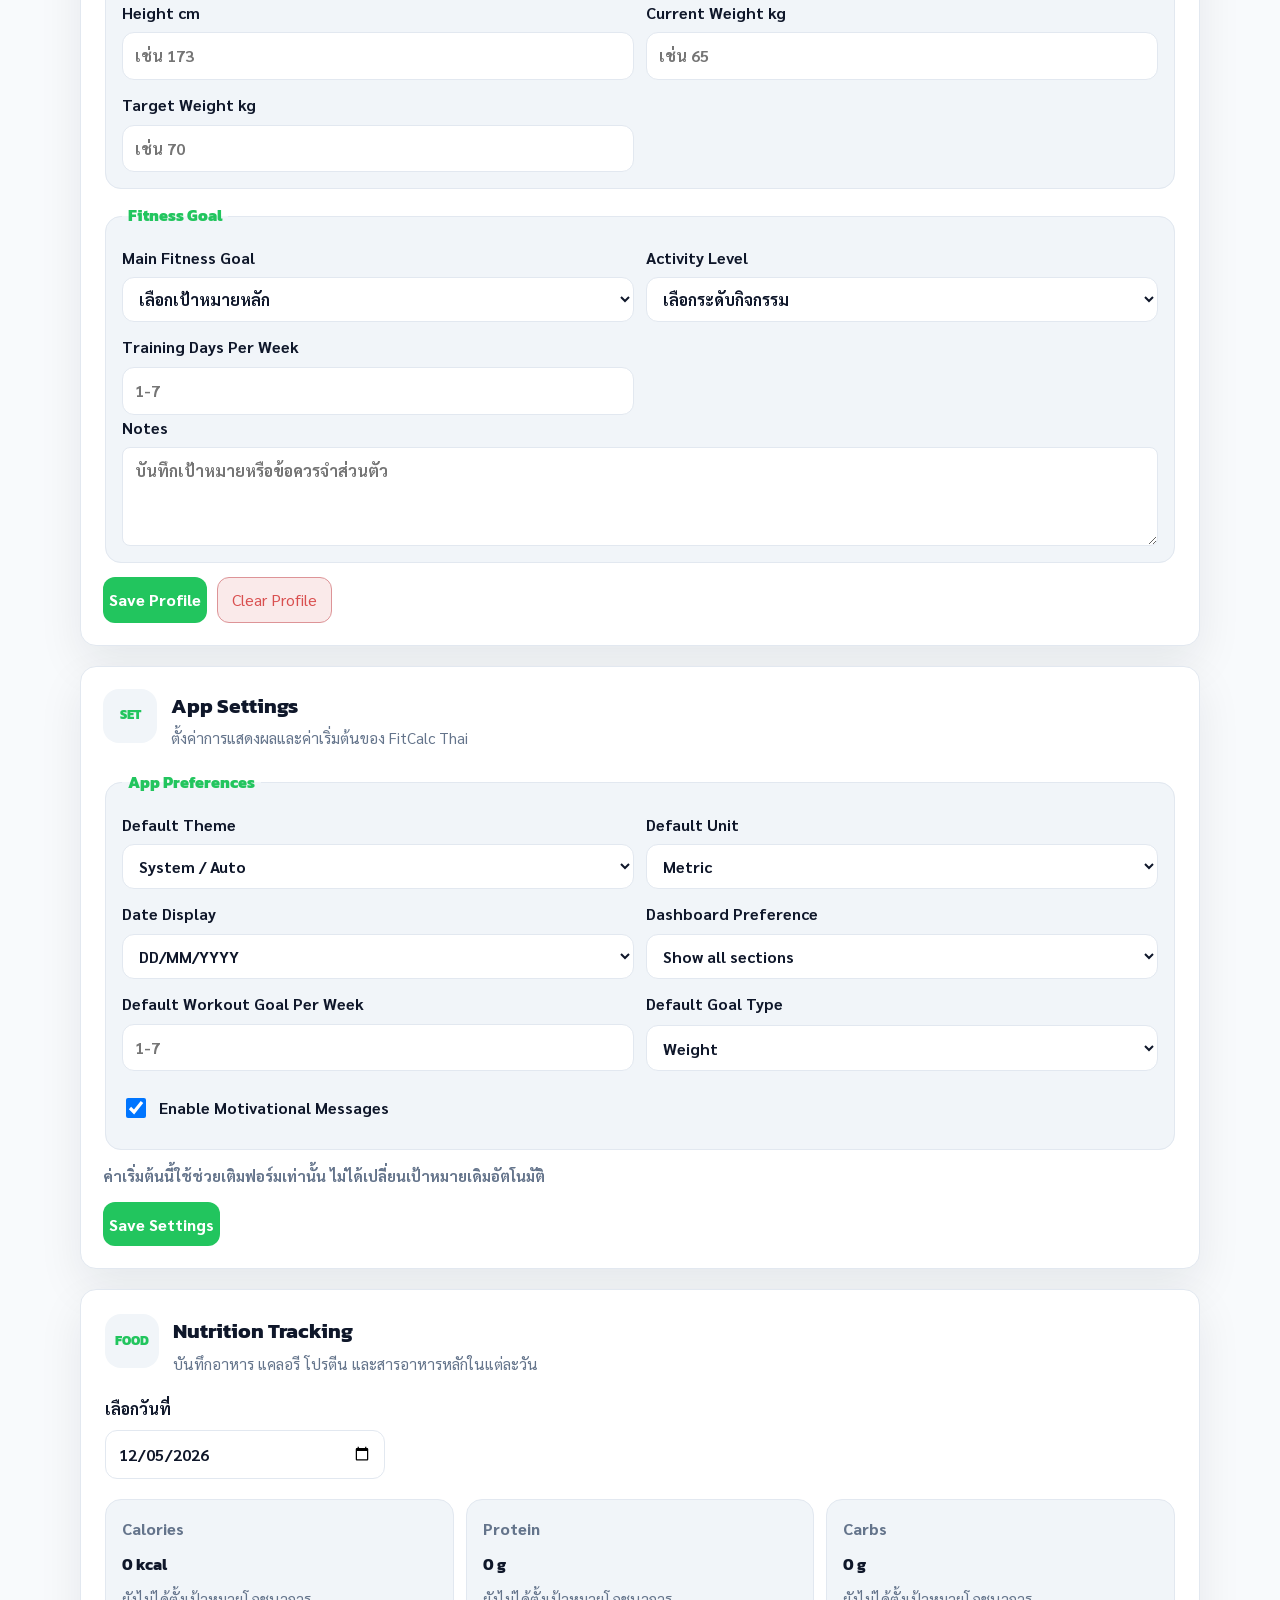
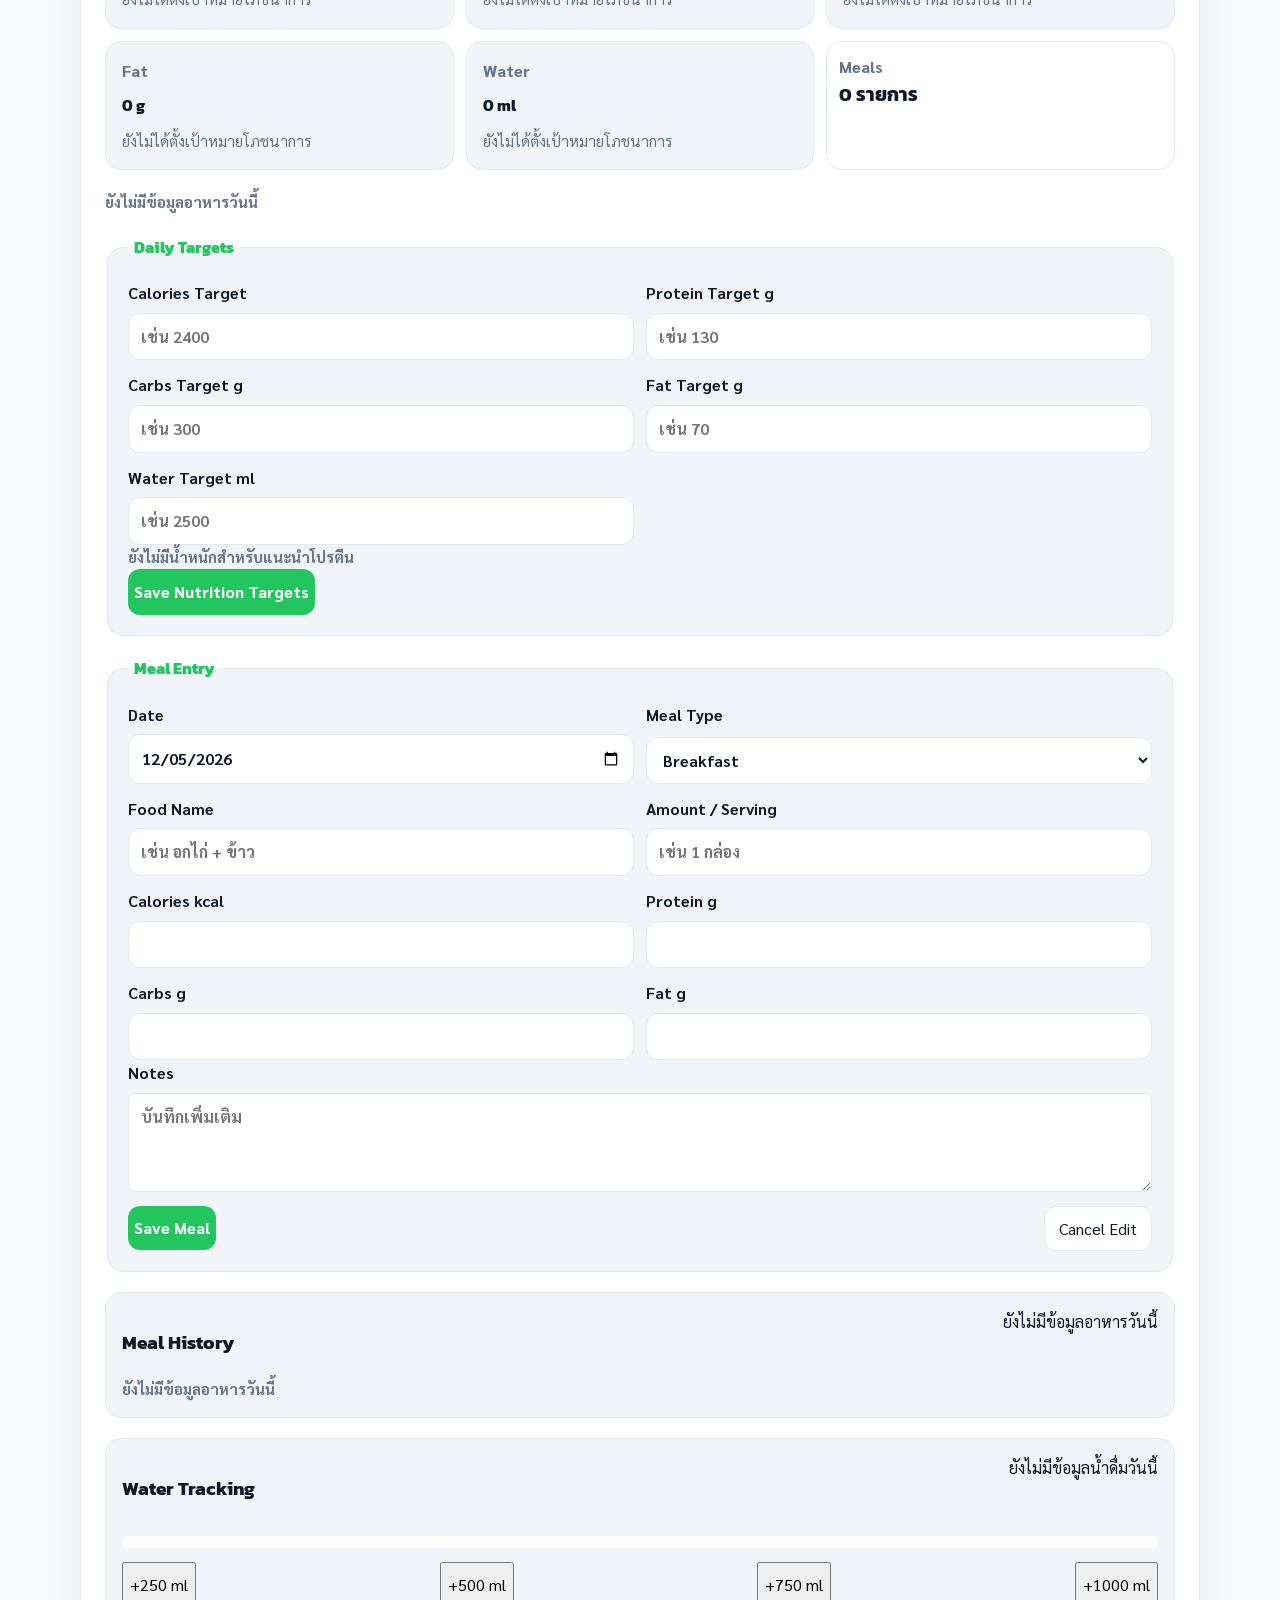
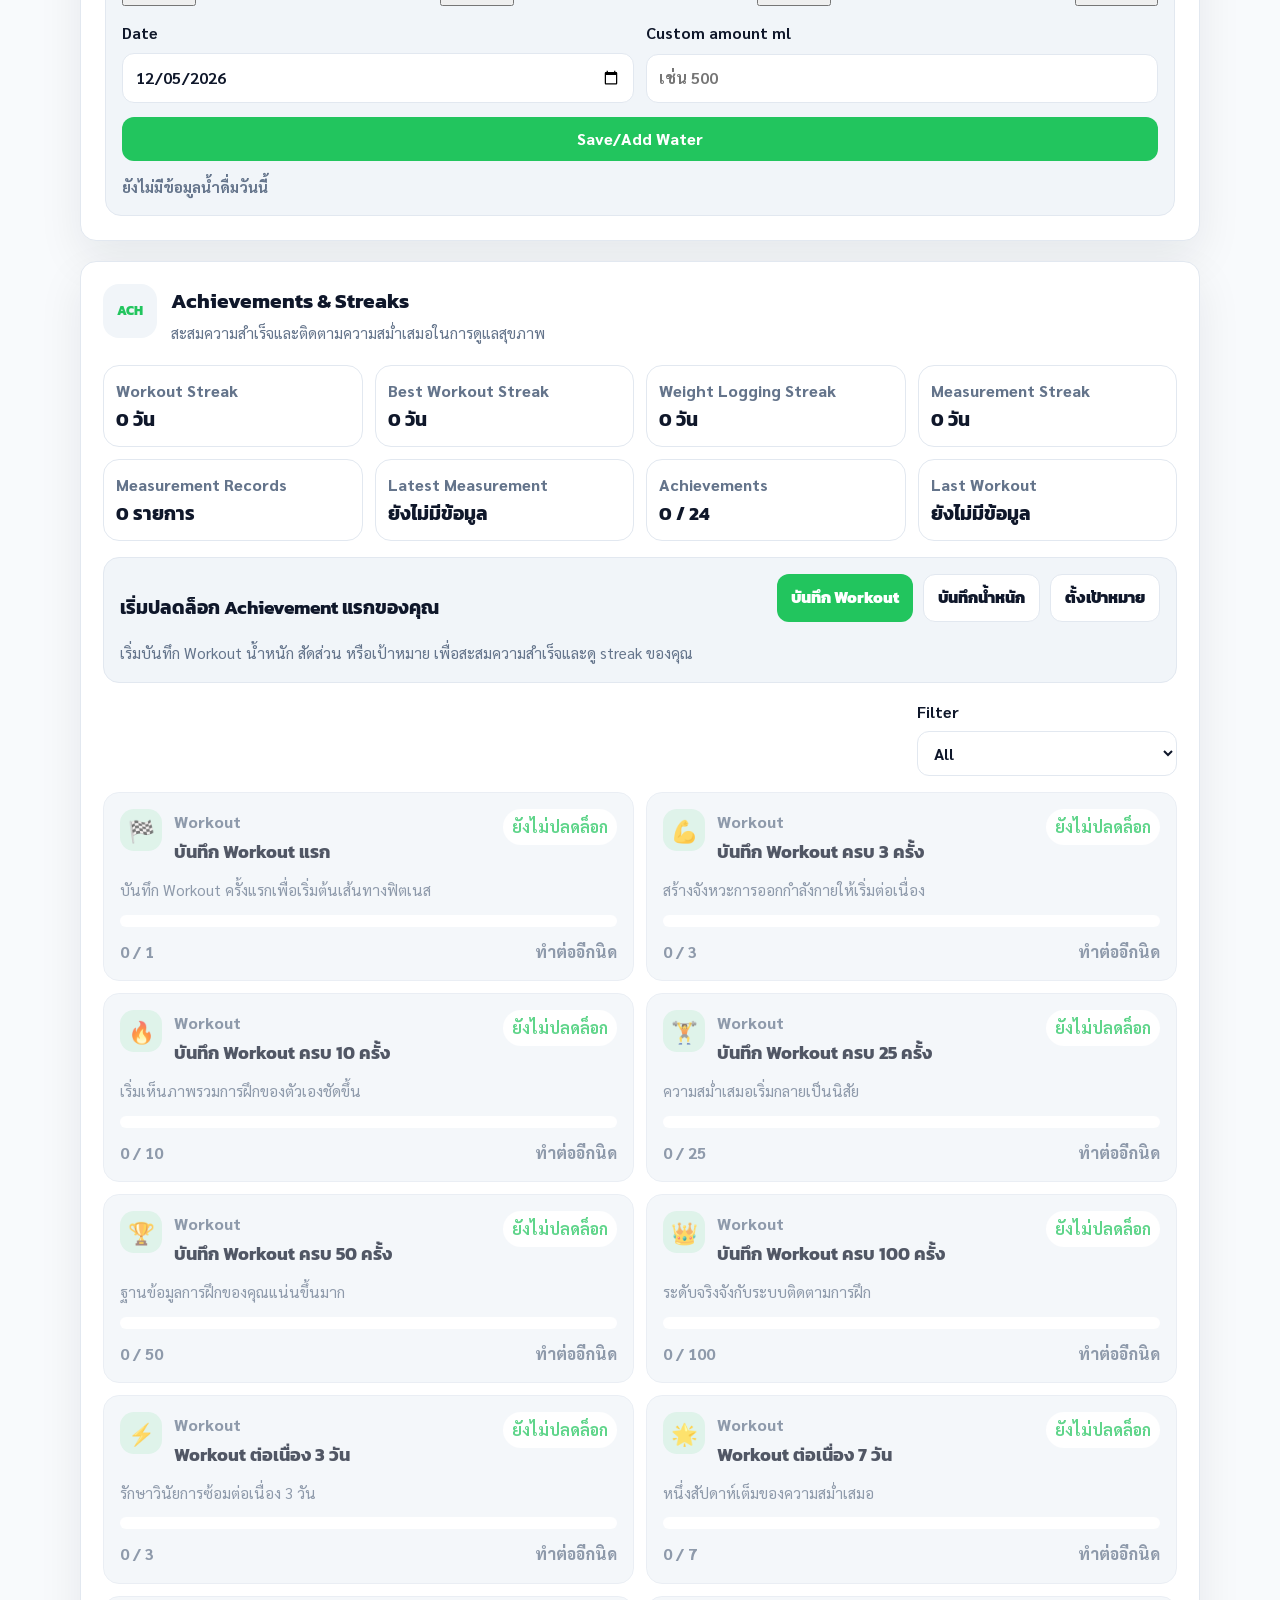
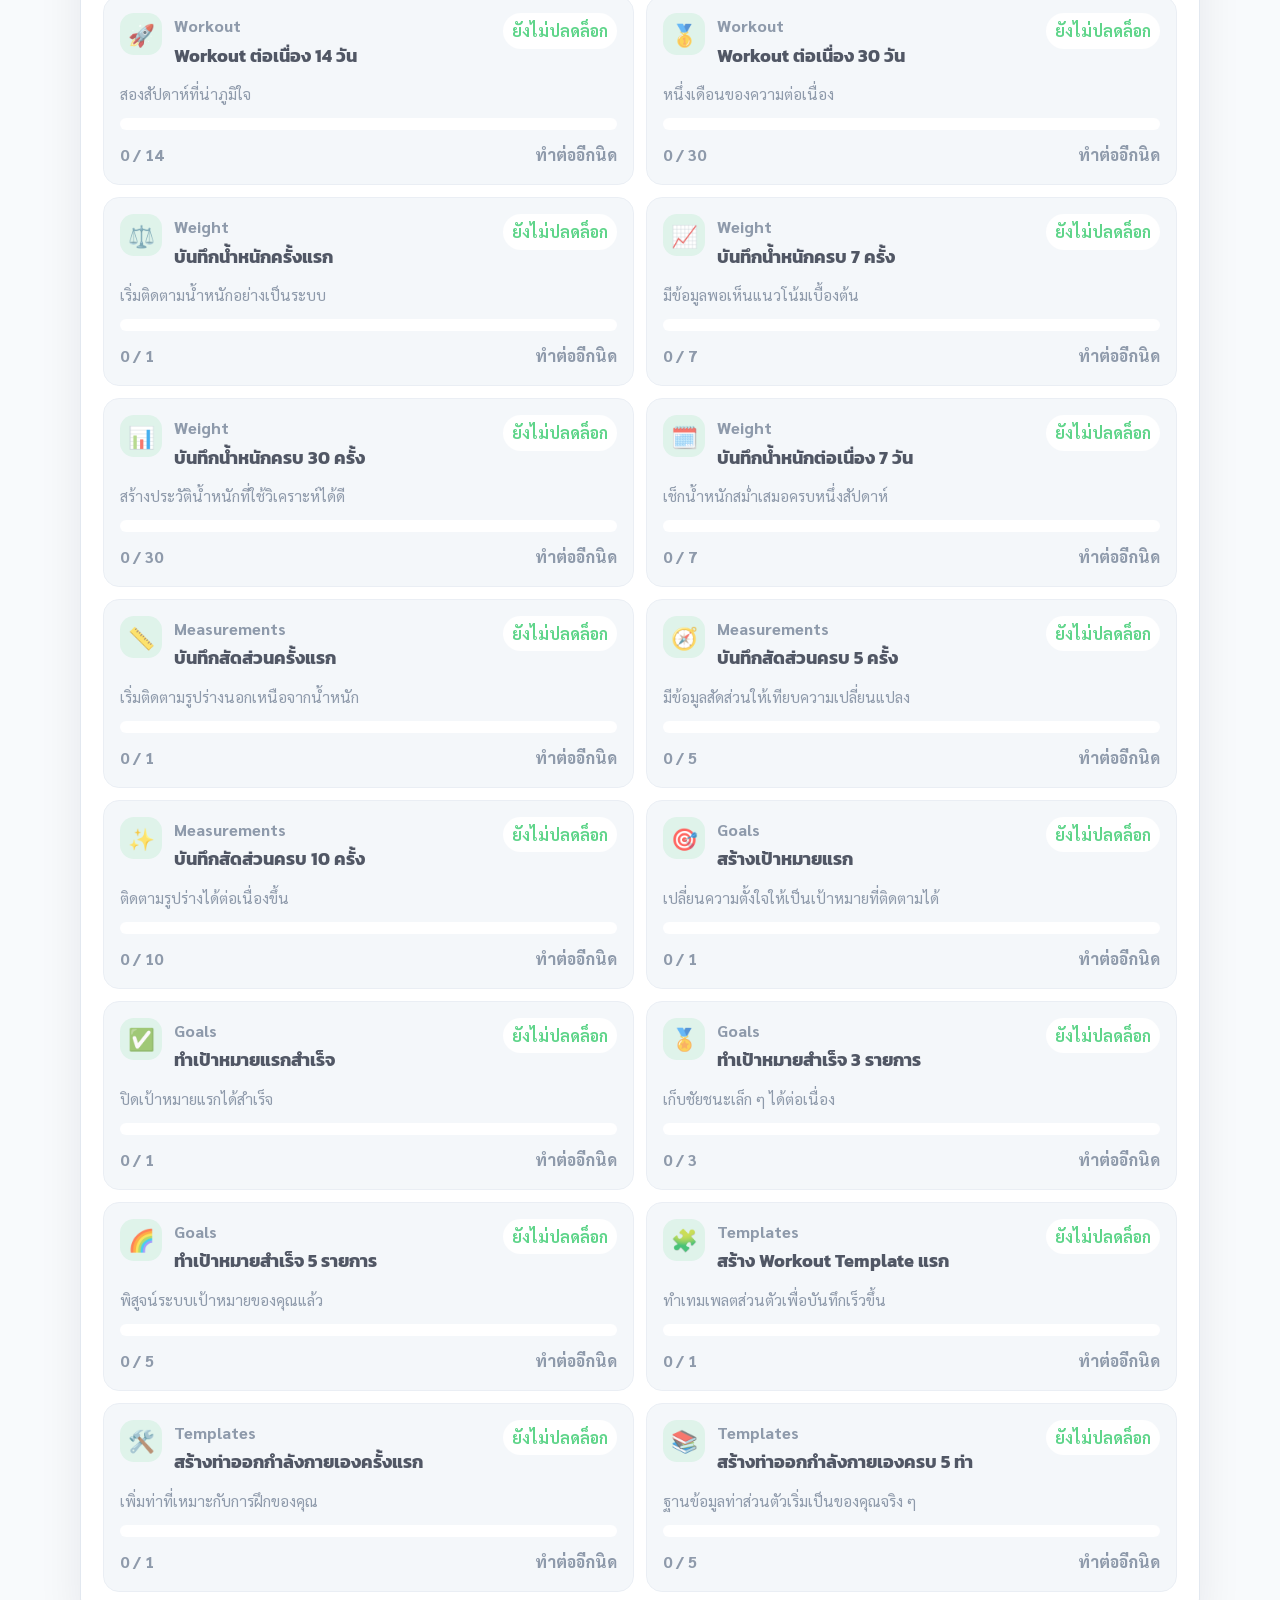
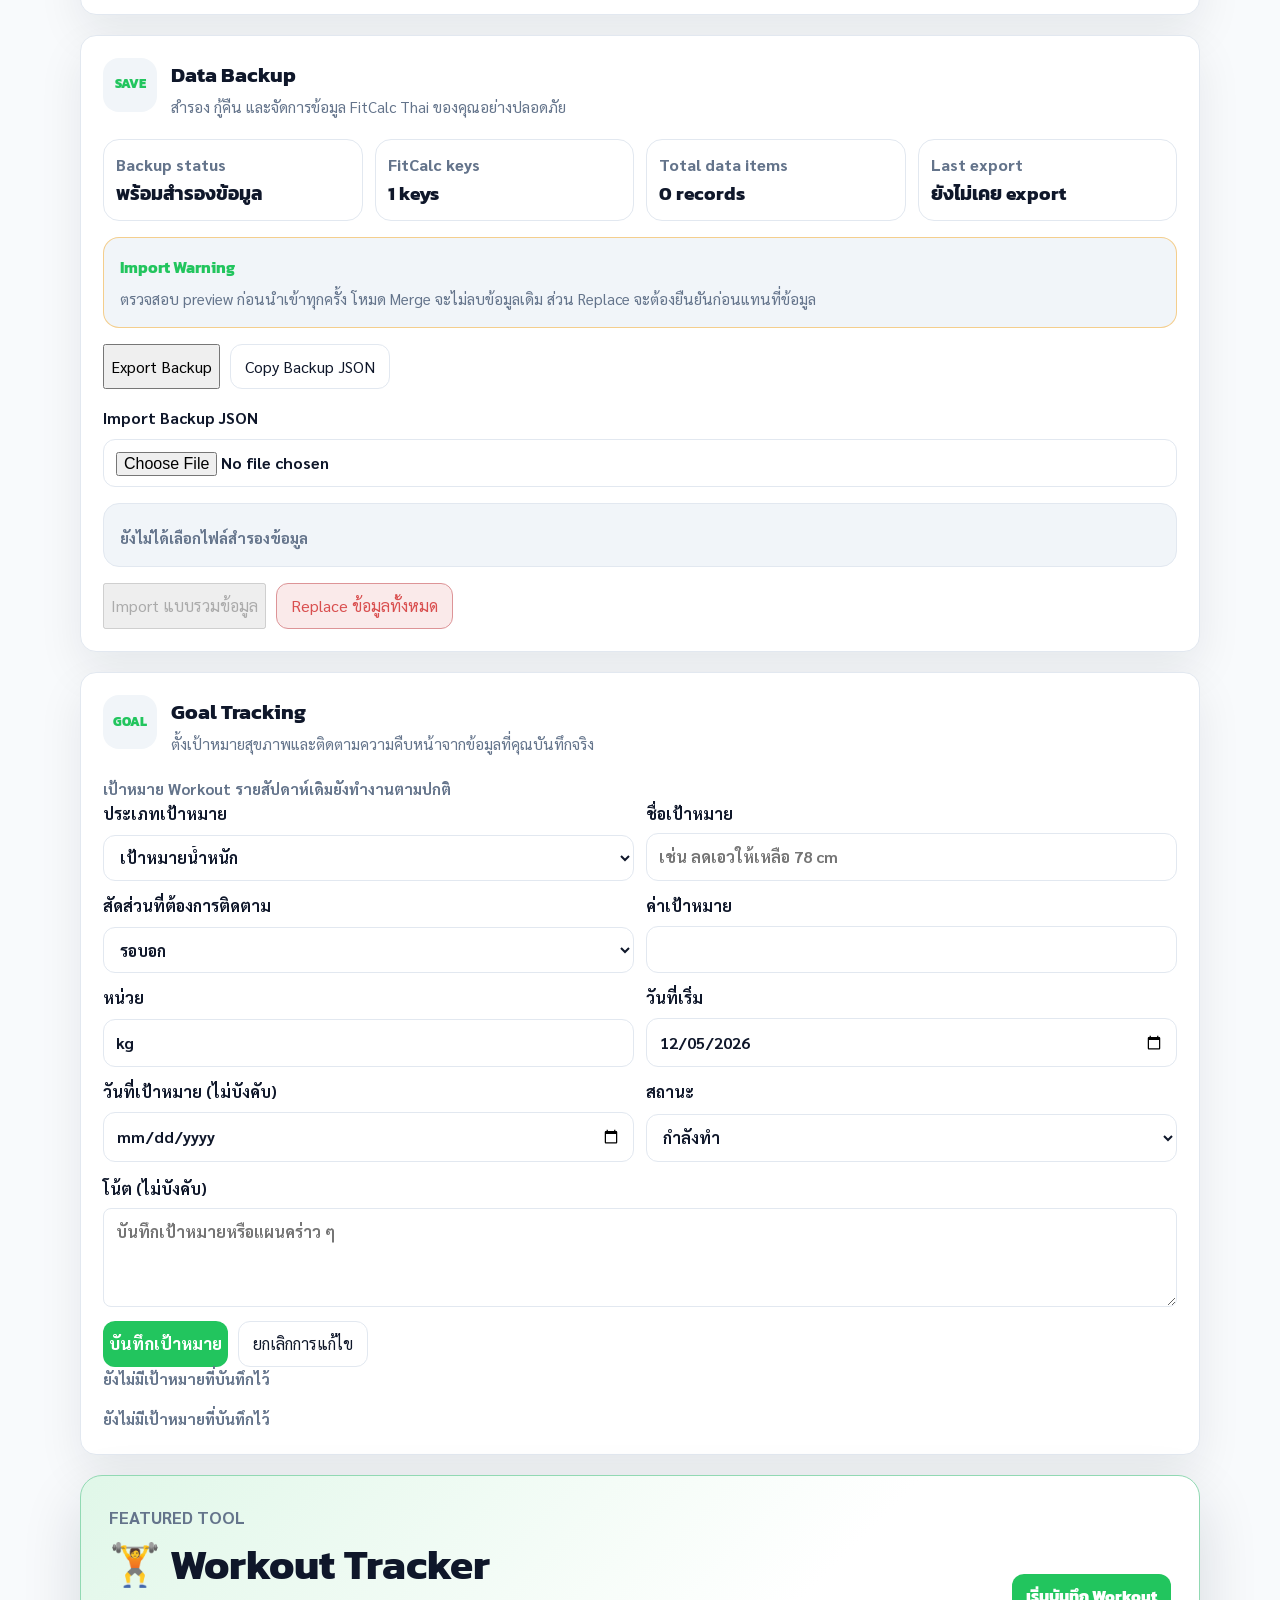
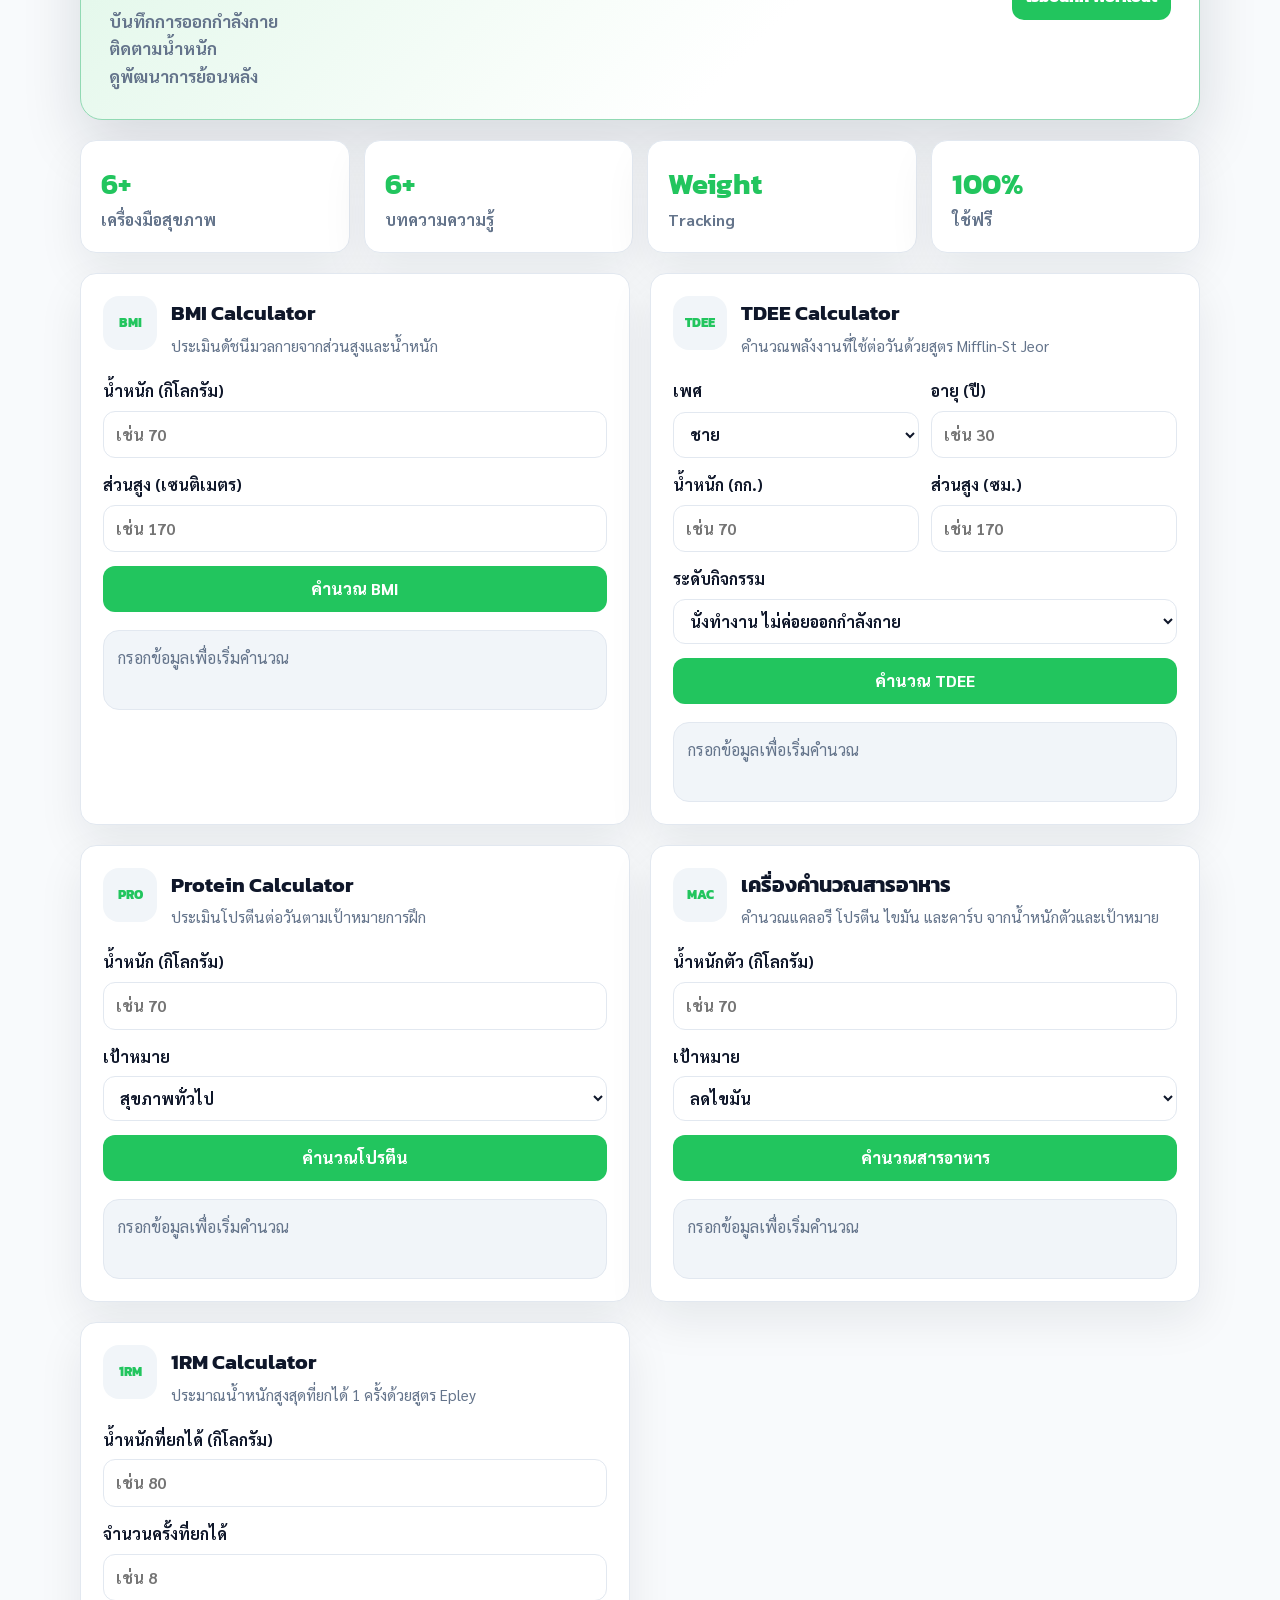
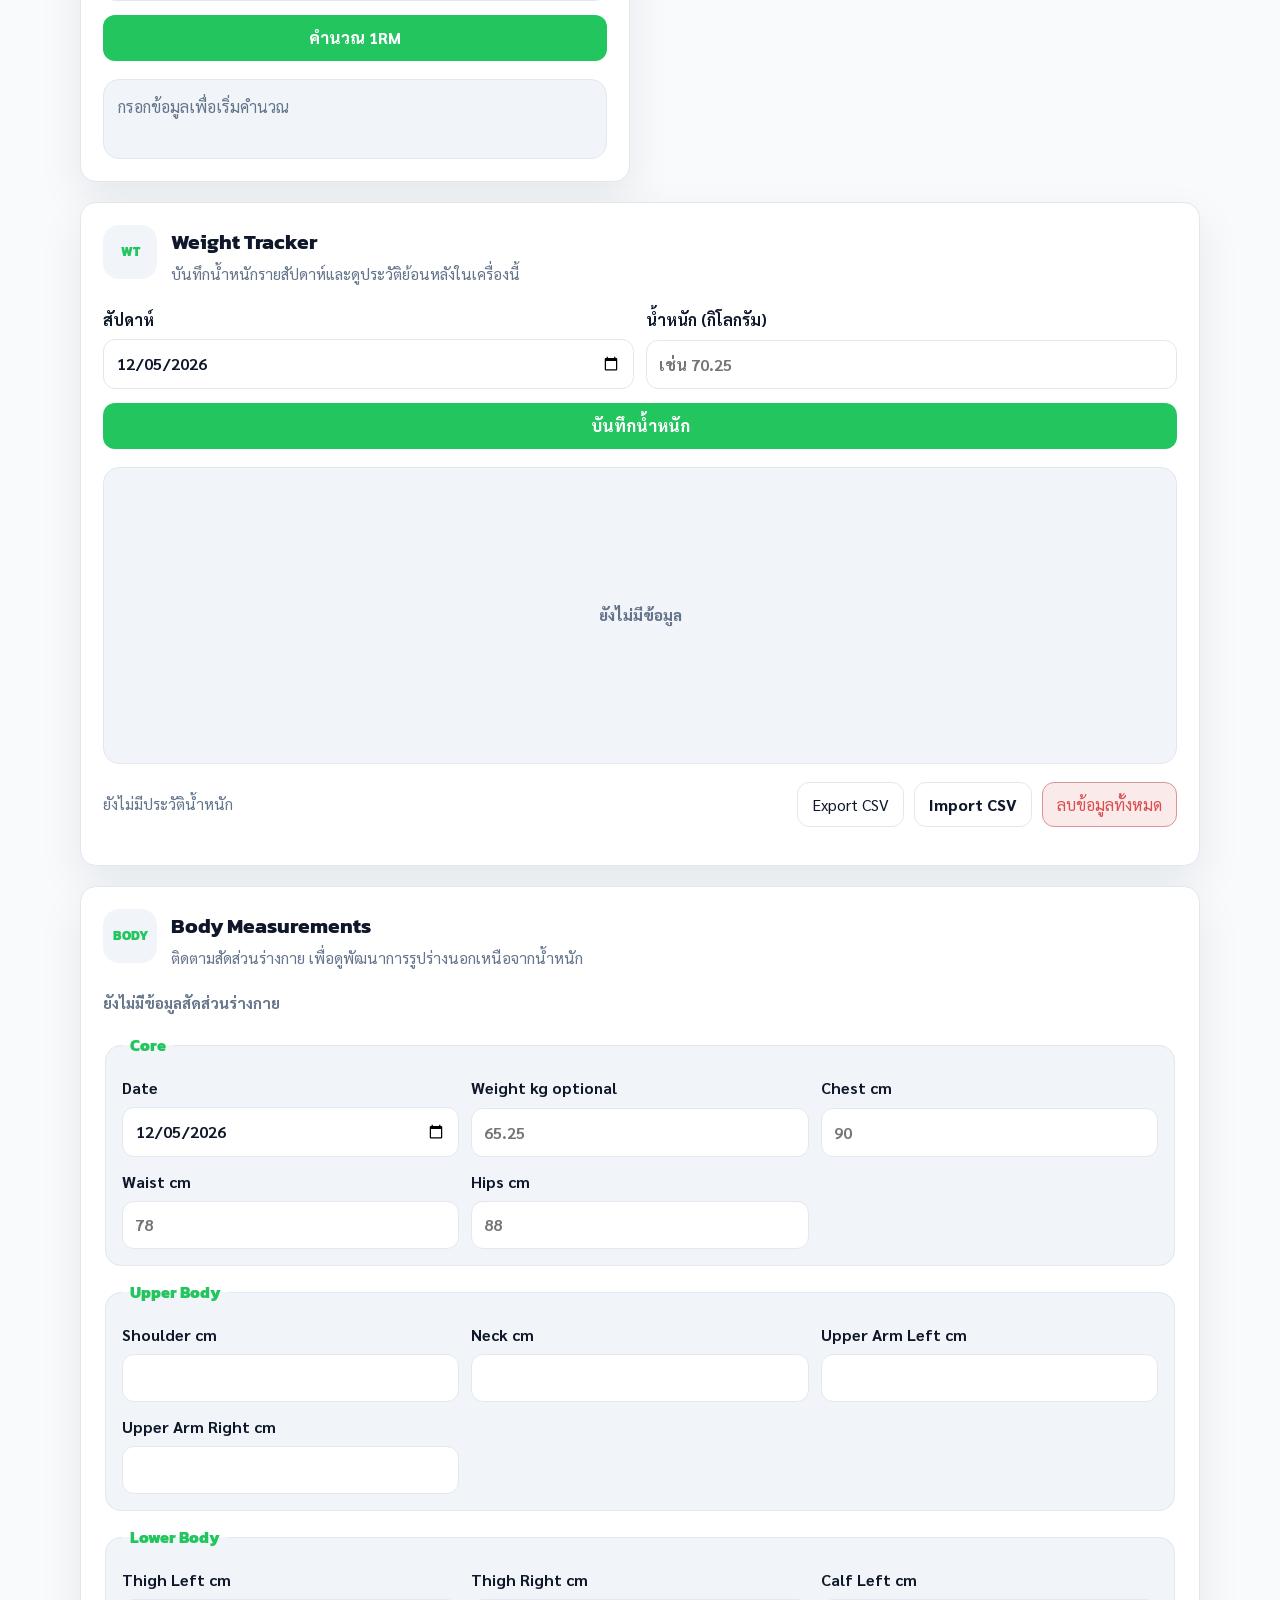
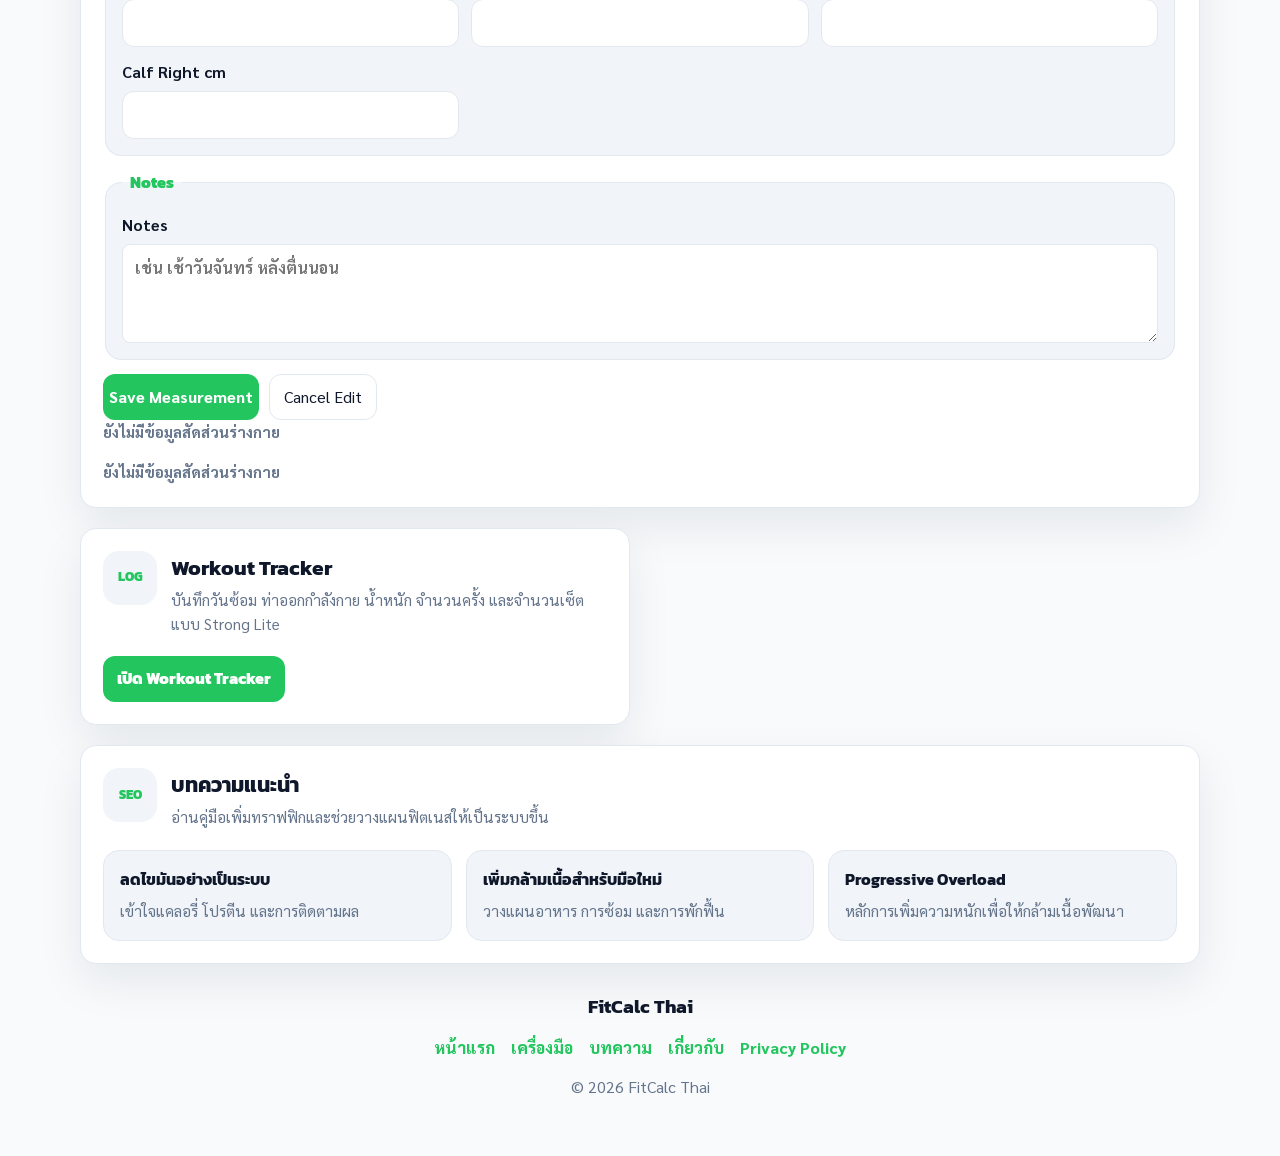
==== commit 995defe3: "feat: add nutrition and water tracking" ====
--- a/index.html
+++ b/index.html
@@ -125,6 +125,14 @@
 
         <section class="dashboard-panel">
           <div class="dashboard-panel-header">
+            <h3>Nutrition</h3>
+            <a class="guide-link" href="#nutritionTrackingSection">บันทึกอาหาร</a>
+          </div>
+          <div id="dashboardNutritionSummary" aria-live="polite"></div>
+        </section>
+
+        <section class="dashboard-panel">
+          <div class="dashboard-panel-header">
             <h3>Workout Summary</h3>
             <a class="guide-link" href="workout-tracker.html#workoutTrackerSection">บันทึก Workout</a>
           </div>
@@ -345,6 +353,149 @@
       </form>
 
       <p class="workout-status" id="settingsStatusMessage" aria-live="polite"></p>
+    </section>
+
+    <section class="card tracker-card anchor-section" id="nutritionTrackingSection">
+      <div class="card-header">
+        <span class="tool-icon">FOOD</span>
+        <div>
+          <h2>Nutrition Tracking</h2>
+          <p>บันทึกอาหาร แคลอรี โปรตีน และสารอาหารหลักในแต่ละวัน</p>
+        </div>
+      </div>
+
+      <label class="nutrition-date-picker">
+        เลือกวันที่
+        <input type="date" id="nutritionSelectedDate" lang="en-GB">
+      </label>
+
+      <div class="nutrition-summary-grid" id="nutritionDailySummary" aria-live="polite"></div>
+      <p class="workout-status" id="nutritionStatusMessage" aria-live="polite"></p>
+
+      <form class="calculator-form nutrition-settings-form" id="nutritionSettingsForm">
+        <fieldset>
+          <legend>Daily Targets</legend>
+          <div class="two-column">
+            <label>
+              Calories Target
+              <input type="number" id="nutritionCalorieTarget" min="1" step="1" inputmode="numeric" placeholder="เช่น 2400">
+            </label>
+            <label>
+              Protein Target g
+              <input type="number" id="nutritionProteinTarget" min="1" step="0.1" inputmode="decimal" placeholder="เช่น 130">
+            </label>
+            <label>
+              Carbs Target g
+              <input type="number" id="nutritionCarbsTarget" min="1" step="0.1" inputmode="decimal" placeholder="เช่น 300">
+            </label>
+            <label>
+              Fat Target g
+              <input type="number" id="nutritionFatTarget" min="1" step="0.1" inputmode="decimal" placeholder="เช่น 70">
+            </label>
+            <label>
+              Water Target ml
+              <input type="number" id="nutritionWaterTarget" min="1" step="1" inputmode="numeric" placeholder="เช่น 2500">
+            </label>
+          </div>
+          <p class="workout-status" id="nutritionSuggestionText"></p>
+          <button type="submit">Save Nutrition Targets</button>
+        </fieldset>
+      </form>
+
+      <form class="calculator-form meal-form" id="mealEntryForm">
+        <input type="hidden" id="mealEditingId">
+        <fieldset>
+          <legend>Meal Entry</legend>
+          <div class="two-column">
+            <label>
+              Date
+              <input type="date" id="mealDate" lang="en-GB" required>
+            </label>
+            <label>
+              Meal Type
+              <select id="mealType">
+                <option value="Breakfast">Breakfast</option>
+                <option value="Lunch">Lunch</option>
+                <option value="Dinner">Dinner</option>
+                <option value="Snack">Snack</option>
+                <option value="Pre-workout">Pre-workout</option>
+                <option value="Post-workout">Post-workout</option>
+                <option value="Other">Other</option>
+              </select>
+            </label>
+            <label>
+              Food Name
+              <input type="text" id="mealFoodName" autocomplete="off" placeholder="เช่น อกไก่ + ข้าว" required>
+            </label>
+            <label>
+              Amount / Serving
+              <input type="text" id="mealAmount" autocomplete="off" placeholder="เช่น 1 กล่อง">
+            </label>
+            <label>
+              Calories kcal
+              <input type="number" id="mealCalories" min="0" step="0.1" inputmode="decimal">
+            </label>
+            <label>
+              Protein g
+              <input type="number" id="mealProtein" min="0" step="0.1" inputmode="decimal">
+            </label>
+            <label>
+              Carbs g
+              <input type="number" id="mealCarbs" min="0" step="0.1" inputmode="decimal">
+            </label>
+            <label>
+              Fat g
+              <input type="number" id="mealFat" min="0" step="0.1" inputmode="decimal">
+            </label>
+          </div>
+          <label>
+            Notes
+            <textarea id="mealNotes" rows="3" placeholder="บันทึกเพิ่มเติม"></textarea>
+          </label>
+          <div class="nutrition-actions">
+            <button type="submit" id="saveMealButton">Save Meal</button>
+            <button class="secondary-button" type="button" id="cancelMealEditButton">Cancel Edit</button>
+          </div>
+        </fieldset>
+      </form>
+
+      <section class="nutrition-panel">
+        <div class="dashboard-panel-header">
+          <h3>Meal History</h3>
+          <span id="mealHistorySummary">ยังไม่มีข้อมูลอาหารวันนี้</span>
+        </div>
+        <div class="meal-history-list" id="mealHistoryList" aria-live="polite"></div>
+      </section>
+
+      <section class="nutrition-panel water-panel">
+        <div class="dashboard-panel-header">
+          <h3>Water Tracking</h3>
+          <span id="waterSummaryText">ยังไม่มีข้อมูลน้ำดื่มวันนี้</span>
+        </div>
+        <div class="dashboard-progress-bar" aria-label="Water progress">
+          <span id="waterProgressBar" style="width: 0%"></span>
+        </div>
+        <div class="water-quick-actions" id="waterQuickActions">
+          <button type="button" data-water-amount="250">+250 ml</button>
+          <button type="button" data-water-amount="500">+500 ml</button>
+          <button type="button" data-water-amount="750">+750 ml</button>
+          <button type="button" data-water-amount="1000">+1000 ml</button>
+        </div>
+        <form class="calculator-form water-form" id="waterEntryForm">
+          <div class="two-column">
+            <label>
+              Date
+              <input type="date" id="waterDate" lang="en-GB" required>
+            </label>
+            <label>
+              Custom amount ml
+              <input type="number" id="waterAmount" min="1" step="0.1" inputmode="decimal" placeholder="เช่น 500">
+            </label>
+          </div>
+          <button type="submit" id="saveWaterButton">Save/Add Water</button>
+        </form>
+        <div class="water-history-list" id="waterHistoryList" aria-live="polite"></div>
+      </section>
     </section>
 
     <section class="card tracker-card anchor-section" id="achievementsSection">
@@ -877,6 +1028,6 @@
   </footer>
 
   <script src="chart.umd.js" defer></script>
-  <script src="script.js" defer></script>
+  <script src="script.js?v=sprint14f" defer></script>
 </body>
 </html>
--- a/style.css
+++ b/style.css
@@ -820,6 +820,121 @@
   height: 20px;
 }
 
+.nutrition-date-picker {
+  display: grid;
+  gap: 8px;
+  max-width: 280px;
+}
+
+#nutritionTrackingSection {
+  display: grid;
+  gap: 20px;
+  padding: 24px;
+}
+
+#nutritionTrackingSection .card-header {
+  margin-bottom: 0;
+}
+
+#nutritionTrackingSection .calculator-form,
+#nutritionTrackingSection .nutrition-panel {
+  margin: 0;
+}
+
+#nutritionTrackingSection .nutrition-settings-form fieldset,
+#nutritionTrackingSection .meal-form fieldset {
+  min-width: 0;
+  border: 1px solid var(--border);
+  border-radius: 16px;
+  background: var(--surface-soft);
+  padding: 20px;
+}
+
+#nutritionTrackingSection .nutrition-settings-form legend,
+#nutritionTrackingSection .meal-form legend {
+  color: var(--primary);
+  font-family: "Kanit", Arial, "Tahoma", sans-serif;
+  font-weight: 800;
+  padding: 0 6px;
+}
+
+.nutrition-summary-grid,
+.nutrition-mini-grid {
+  display: grid;
+  grid-template-columns: repeat(3, minmax(0, 1fr));
+  gap: 12px;
+}
+
+.nutrition-progress-card,
+.nutrition-panel,
+.meal-card,
+.water-entry {
+  border: 1px solid var(--border);
+  border-radius: 16px;
+  background: var(--surface-soft);
+  padding: 16px;
+}
+
+.nutrition-progress-card {
+  display: grid;
+  gap: 10px;
+}
+
+.nutrition-progress-card span,
+.meal-card span {
+  color: var(--muted);
+  font-weight: 800;
+}
+
+.nutrition-progress-card strong {
+  font-family: "Kanit", Arial, "Tahoma", sans-serif;
+}
+
+.meal-history-list,
+.water-history-list {
+  display: grid;
+  gap: 12px;
+}
+
+.meal-card {
+  display: grid;
+  gap: 12px;
+}
+
+.meal-card-header,
+.nutrition-actions,
+.water-quick-actions,
+.water-entry {
+  display: flex;
+  align-items: flex-start;
+  justify-content: space-between;
+  gap: 10px;
+}
+
+.meal-card-header h3 {
+  margin: 2px 0 0;
+}
+
+.nutrition-actions,
+.water-quick-actions {
+  flex-wrap: wrap;
+}
+
+#mealEntryForm .nutrition-actions {
+  margin-top: 14px;
+}
+
+.nutrition-actions button,
+.water-quick-actions button,
+.water-form button {
+  min-height: 44px;
+}
+
+.water-panel {
+  display: grid;
+  gap: 14px;
+}
+
 .site-footer {
   padding: 28px 0 40px;
   color: var(--muted);
@@ -983,6 +1098,20 @@
 
   .two-column {
     grid-template-columns: 1fr;
+  }
+
+  #nutritionTrackingSection {
+    gap: 16px;
+    padding: 16px;
+  }
+
+  #nutritionTrackingSection .nutrition-settings-form fieldset,
+  #nutritionTrackingSection .meal-form fieldset,
+  #nutritionTrackingSection .nutrition-panel,
+  #nutritionTrackingSection .nutrition-progress-card,
+  #nutritionTrackingSection .meal-card,
+  #nutritionTrackingSection .water-entry {
+    padding: 16px;
   }
 
   .tracker-actions,
@@ -999,6 +1128,8 @@
   .achievement-summary-grid,
   .achievement-card-list,
   .profile-summary-grid,
+  .nutrition-summary-grid,
+  .nutrition-mini-grid,
   .backup-summary-grid,
   .backup-preview-grid {
     grid-template-columns: 1fr;
@@ -1011,6 +1142,10 @@
   .goal-card-actions,
   .backup-actions,
   .profile-actions,
+  .nutrition-actions,
+  .water-quick-actions,
+  .meal-card-header,
+  .water-entry,
   .achievement-empty-state,
   .achievement-card-header,
   .achievement-card-footer {
@@ -1024,6 +1159,9 @@
   .goal-card-actions button,
   .backup-actions button,
   .profile-actions button,
+  .nutrition-actions button,
+  .water-quick-actions button,
+  .water-form button,
   .achievement-empty-state a,
   .achievement-toolbar label {
     width: 100%;
@@ -2092,6 +2230,20 @@
     grid-template-columns: repeat(2, minmax(0, 1fr));
   }
 
+  #nutritionTrackingSection {
+    gap: 16px;
+    padding: 16px;
+  }
+
+  #nutritionTrackingSection .nutrition-settings-form fieldset,
+  #nutritionTrackingSection .meal-form fieldset,
+  #nutritionTrackingSection .nutrition-panel,
+  #nutritionTrackingSection .nutrition-progress-card,
+  #nutritionTrackingSection .meal-card,
+  #nutritionTrackingSection .water-entry {
+    padding: 16px;
+  }
+
   .dashboard-v2-header,
   .beginner-panel,
   .dashboard-panel-header {
@@ -2104,6 +2256,8 @@
   .achievement-summary-grid,
   .achievement-card-list,
   .profile-summary-grid,
+  .nutrition-summary-grid,
+  .nutrition-mini-grid,
   .backup-summary-grid,
   .backup-preview-grid {
     grid-template-columns: 1fr;
@@ -2119,6 +2273,9 @@
   .dashboard-link-group a,
   .backup-actions button,
   .profile-actions button,
+  .nutrition-actions button,
+  .water-quick-actions button,
+  .water-form button,
   .achievement-empty-state a {
     width: 100%;
   }
@@ -2128,6 +2285,13 @@
   }
 
   .profile-actions {
+    flex-direction: column;
+  }
+
+  .nutrition-actions,
+  .water-quick-actions,
+  .meal-card-header,
+  .water-entry {
     flex-direction: column;
   }
 
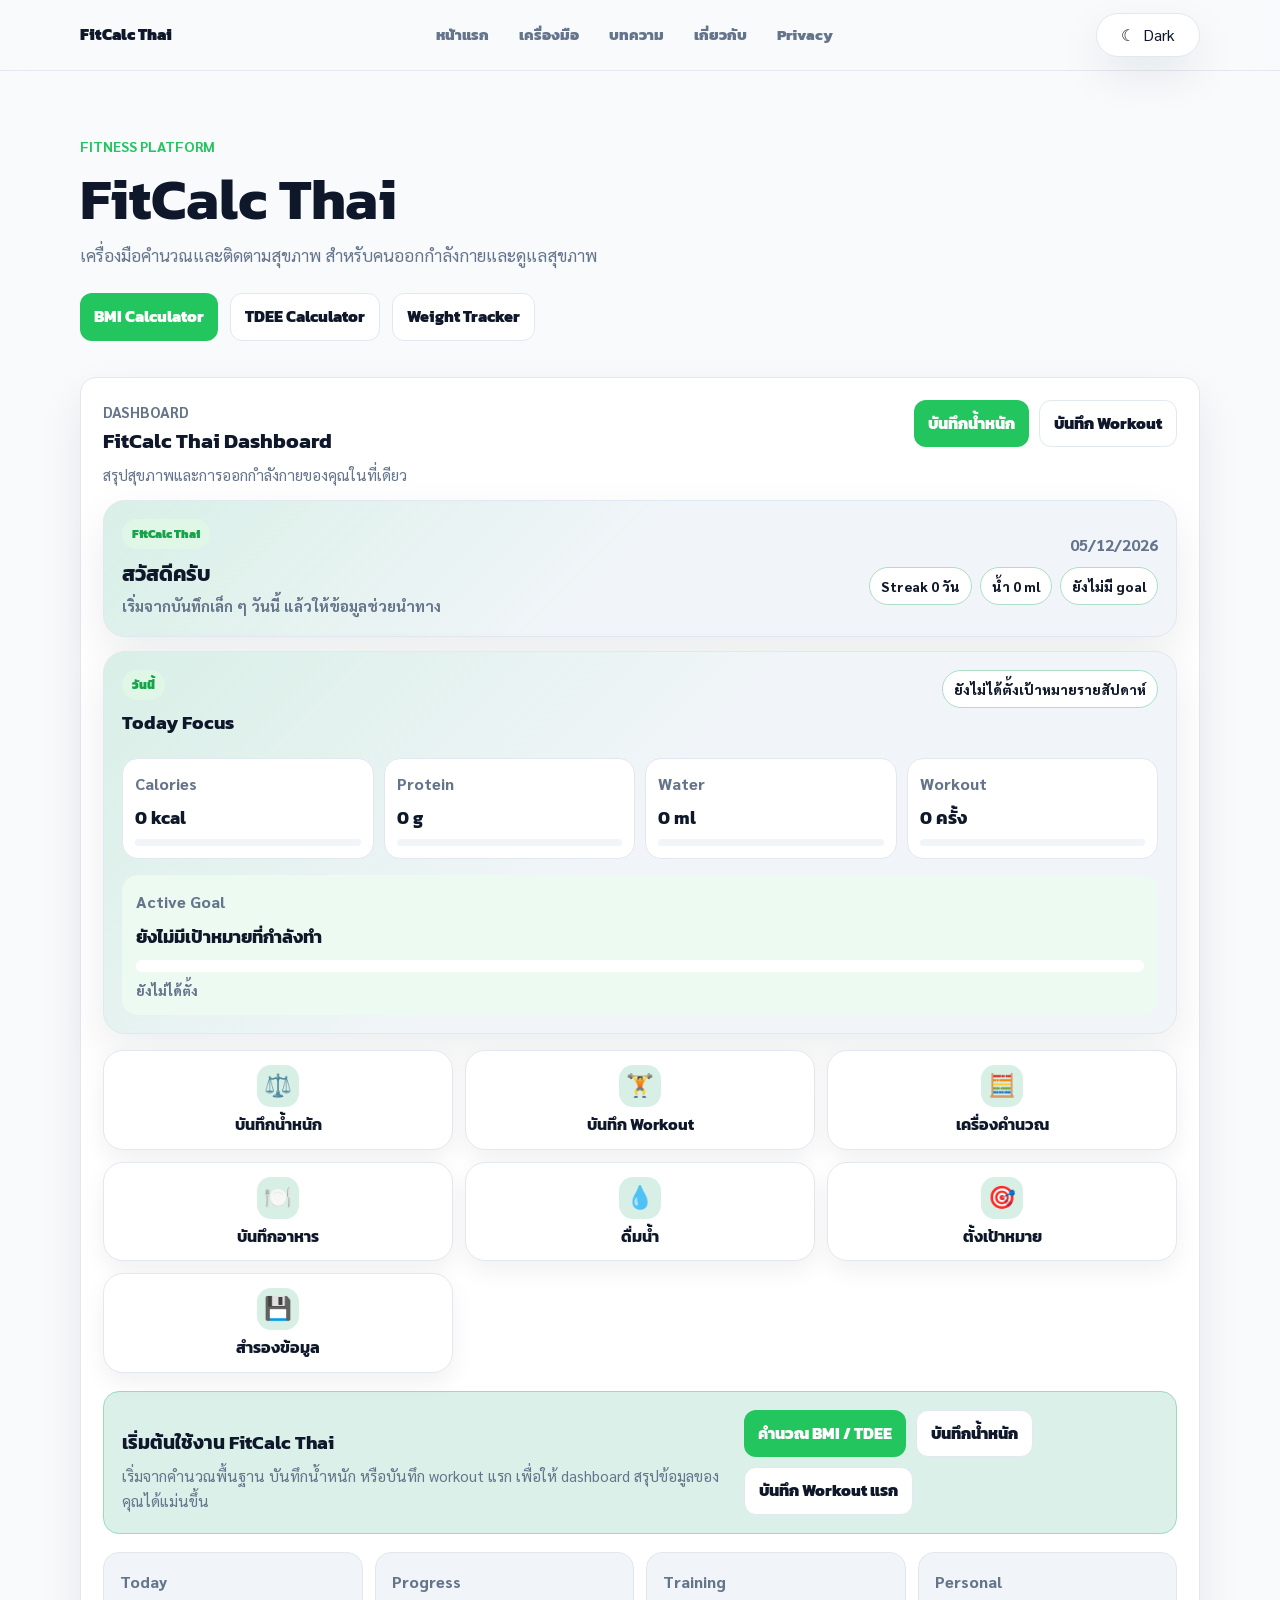
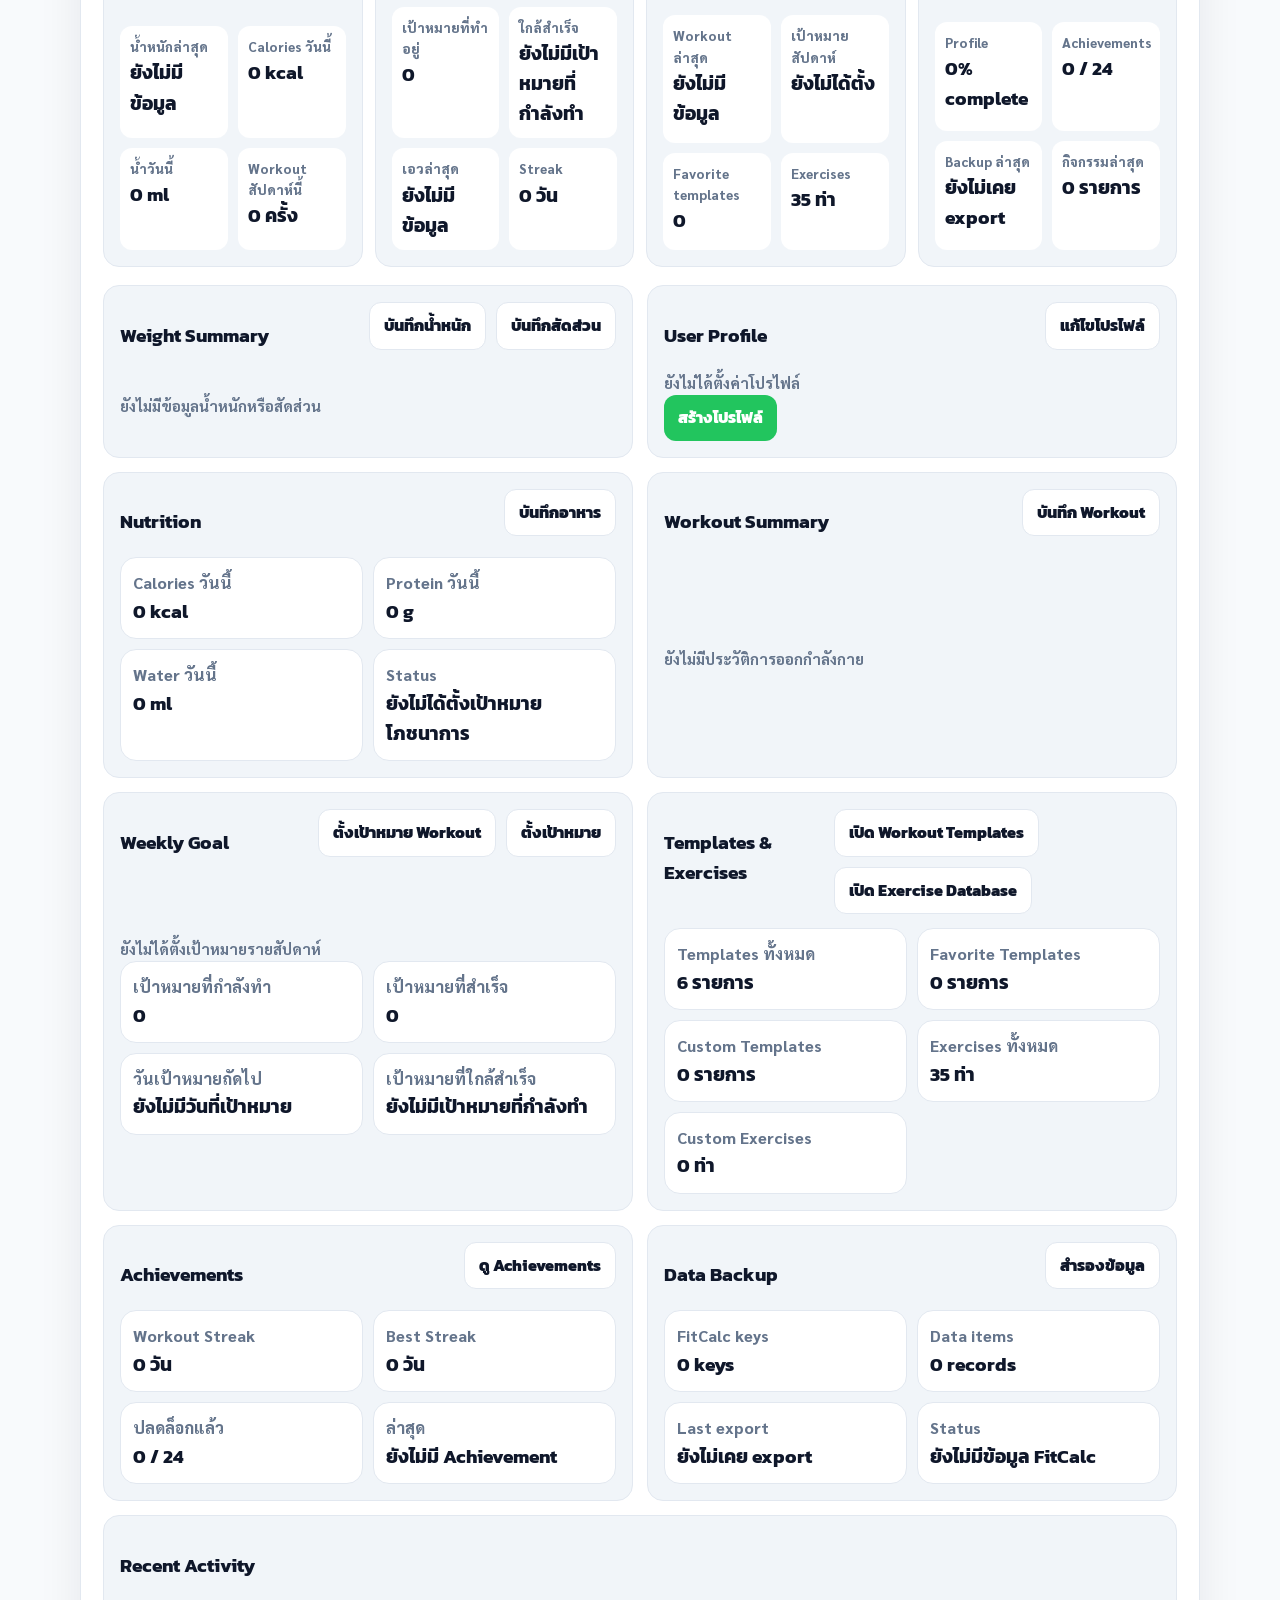
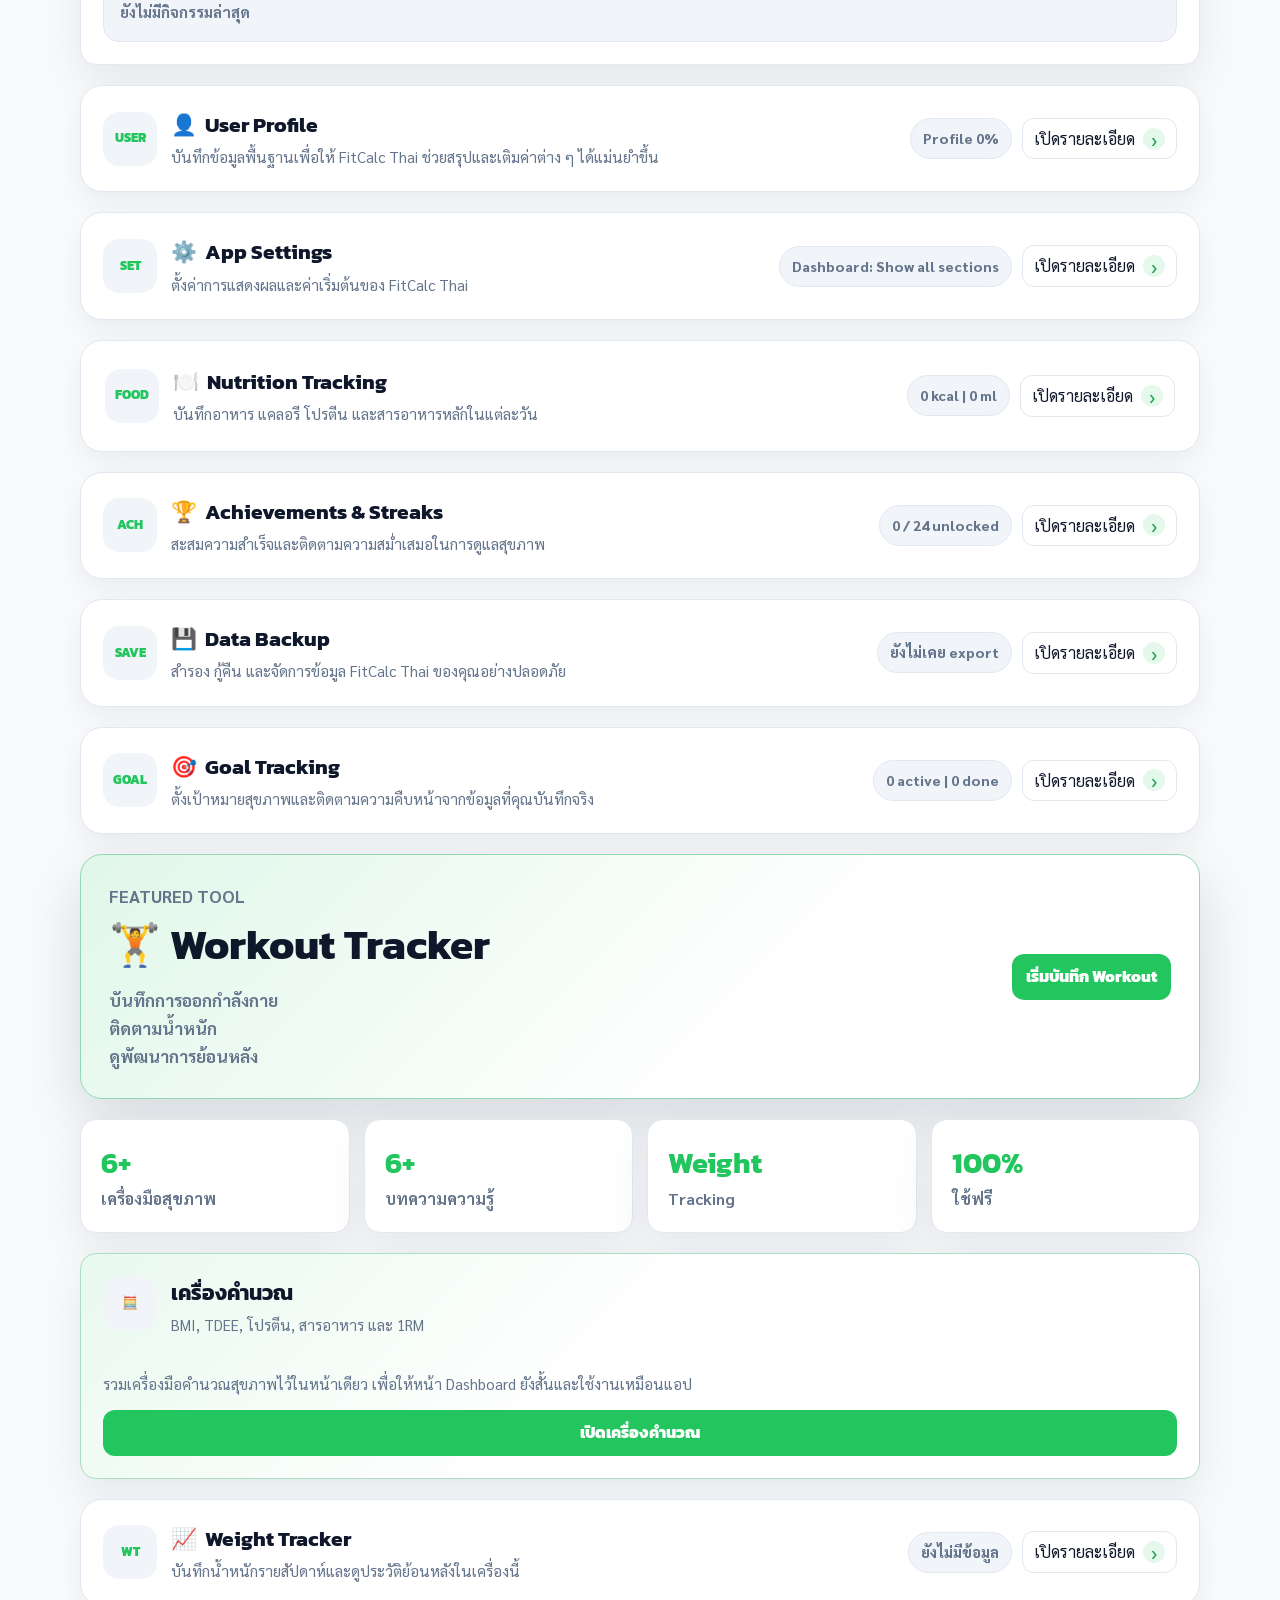
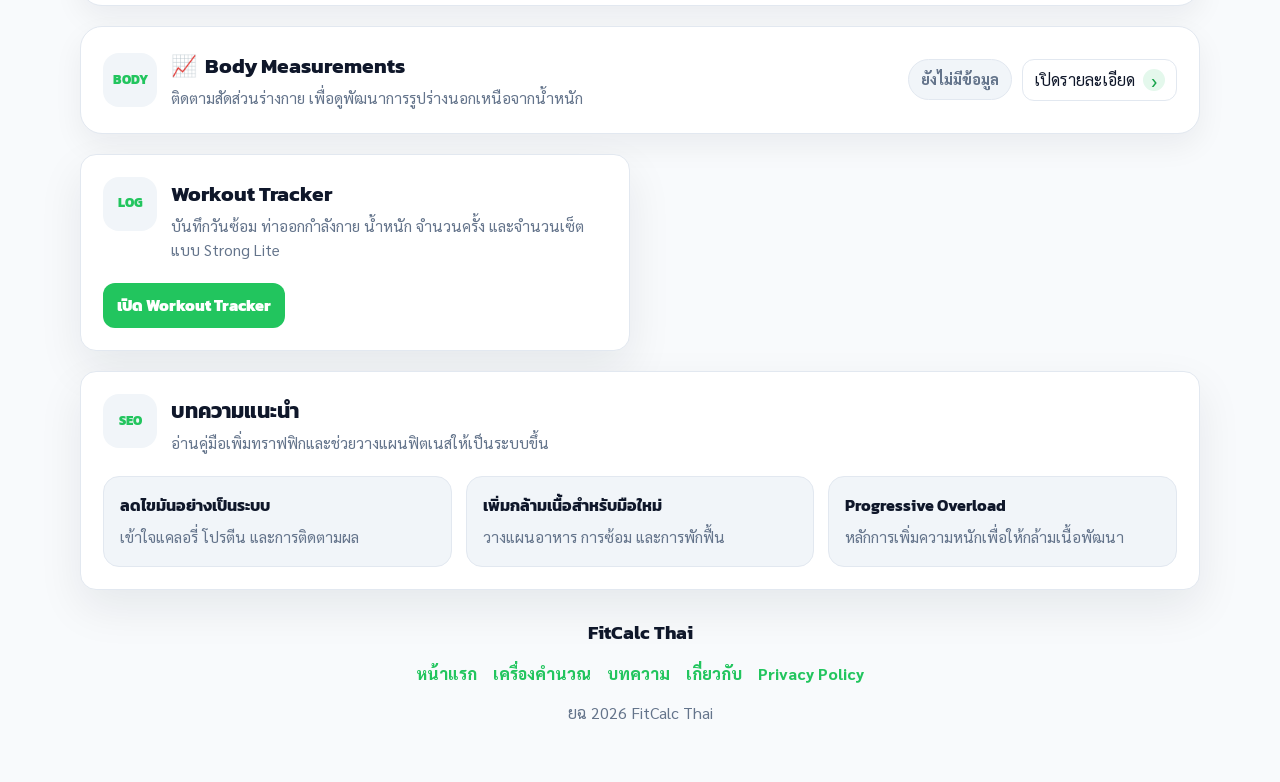
==== commit dda578c1: "refactor: compact home and move calculators to tools page" ====
--- a/index.html
+++ b/index.html
@@ -1,4 +1,4 @@
-<!DOCTYPE html>
+﻿<!DOCTYPE html>
 <html lang="th">
 <head>
   <meta charset="UTF-8">
@@ -33,11 +33,12 @@
         <details class="nav-dropdown">
           <summary>เครื่องมือ</summary>
           <div class="dropdown-menu">
-            <a href="index.html#bmiForm">BMI Calculator</a>
-            <a href="index.html#tdeeForm">TDEE Calculator</a>
-            <a href="index.html#proteinForm">Protein Calculator</a>
-            <a href="index.html#macroForm">Macro Calculator</a>
-            <a href="index.html#oneRmForm">1RM Calculator</a>
+            <a href="calculators.html">เครื่องคำนวณ</a>
+            <a href="calculators.html#bmiCalculator">BMI Calculator</a>
+            <a href="calculators.html#tdeeCalculator">TDEE Calculator</a>
+            <a href="calculators.html#proteinCalculator">Protein Calculator</a>
+            <a href="calculators.html#macroCalculator">Macro Calculator</a>
+            <a href="calculators.html#oneRmCalculator">1RM Calculator</a>
             <a href="index.html#weightTrackerForm">Weight Tracker</a>
             <a href="workout-tracker.html">Workout Tracker</a>
           </div>
@@ -68,8 +69,8 @@
       <h1>FitCalc Thai</h1>
       <p class="intro">เครื่องมือคำนวณและติดตามสุขภาพ สำหรับคนออกกำลังกายและดูแลสุขภาพ</p>
       <div class="hero-actions" aria-label="เครื่องมือยอดนิยม">
-        <a class="calculator-link" href="#bmiForm">BMI Calculator</a>
-        <a class="guide-link" href="#tdeeForm">TDEE Calculator</a>
+        <a class="calculator-link" href="calculators.html#bmiCalculator">BMI Calculator</a>
+        <a class="guide-link" href="calculators.html#tdeeCalculator">TDEE Calculator</a>
         <a class="guide-link" href="#weightTrackerForm">Weight Tracker</a>
       </div>
     </div>
@@ -89,13 +90,17 @@
         </div>
       </div>
 
+      <section class="app-home-header" id="dashboardAppHeader" aria-live="polite"></section>
+      <section class="today-focus-card" id="dashboardTodayFocus" aria-live="polite"></section>
+      <div class="dashboard-command-grid" id="dashboardQuickActionGrid" aria-label="Quick actions"></div>
+
       <div class="beginner-panel is-hidden" id="dashboardBeginnerPanel">
         <div>
           <h3>เริ่มต้นใช้งาน FitCalc Thai</h3>
           <p>เริ่มจากคำนวณพื้นฐาน บันทึกน้ำหนัก หรือบันทึก workout แรก เพื่อให้ dashboard สรุปข้อมูลของคุณได้แม่นขึ้น</p>
         </div>
         <div class="dashboard-quick-actions">
-          <a class="calculator-link" href="#bmiForm">คำนวณ BMI / TDEE</a>
+          <a class="calculator-link" href="calculators.html">คำนวณ BMI / TDEE</a>
           <a class="guide-link" href="#weightTrackerForm">บันทึกน้ำหนัก</a>
           <a class="guide-link" href="workout-tracker.html#workoutTrackerSection">บันทึก Workout แรก</a>
         </div>
@@ -682,157 +687,16 @@
         <span>ใช้ฟรี</span>
       </div>
     </section>
-    <section class="card">
-      <div class="card-header">
-        <span class="tool-icon">BMI</span>
-        <div>
-          <h2>BMI Calculator</h2>
-          <p>ประเมินดัชนีมวลกายจากส่วนสูงและน้ำหนัก</p>
-        </div>
-      </div>
-
-      <form class="calculator-form" id="bmiForm">
-        <label>
-          น้ำหนัก (กิโลกรัม)
-          <input type="number" id="bmiWeight" min="1" step="0.1" inputmode="decimal" autocomplete="off" placeholder="เช่น 70" required>
-        </label>
-        <label>
-          ส่วนสูง (เซนติเมตร)
-          <input type="number" id="bmiHeight" min="1" step="0.1" inputmode="decimal" autocomplete="off" placeholder="เช่น 170" required>
-        </label>
-        <button type="submit">คำนวณ BMI</button>
-      </form>
-
-      <div class="result-box" id="bmiResult" aria-live="polite">กรอกข้อมูลเพื่อเริ่มคำนวณ</div>
-    </section>
-
-    <section class="card">
-      <div class="card-header">
-        <span class="tool-icon">TDEE</span>
-        <div>
-          <h2>TDEE Calculator</h2>
-          <p>คำนวณพลังงานที่ใช้ต่อวันด้วยสูตร Mifflin-St Jeor</p>
-        </div>
-      </div>
-
-      <form class="calculator-form" id="tdeeForm">
-        <div class="two-column">
-          <label>
-            เพศ
-            <select id="tdeeGender">
-              <option value="male">ชาย</option>
-              <option value="female">หญิง</option>
-            </select>
-          </label>
-          <label>
-            อายุ (ปี)
-            <input type="number" id="tdeeAge" min="1" step="1" inputmode="numeric" autocomplete="off" placeholder="เช่น 30" required>
-          </label>
-        </div>
-        <div class="two-column">
-          <label>
-            น้ำหนัก (กก.)
-            <input type="number" id="tdeeWeight" min="1" step="0.1" inputmode="decimal" autocomplete="off" placeholder="เช่น 70" required>
-          </label>
-          <label>
-            ส่วนสูง (ซม.)
-            <input type="number" id="tdeeHeight" min="1" step="0.1" inputmode="decimal" autocomplete="off" placeholder="เช่น 170" required>
-          </label>
-        </div>
-        <label>
-          ระดับกิจกรรม
-          <select id="tdeeActivity">
-            <option value="1.2">นั่งทำงาน ไม่ค่อยออกกำลังกาย</option>
-            <option value="1.375">ออกกำลังกายเบา 1-3 วัน/สัปดาห์</option>
-            <option value="1.55">ออกกำลังกายปานกลาง 3-5 วัน/สัปดาห์</option>
-            <option value="1.725">ออกกำลังกายหนัก 6-7 วัน/สัปดาห์</option>
-            <option value="1.9">ใช้แรงมากหรือซ้อมหนักมาก</option>
-          </select>
-        </label>
-        <button type="submit">คำนวณ TDEE</button>
-      </form>
-
-      <div class="result-box" id="tdeeResult" aria-live="polite">กรอกข้อมูลเพื่อเริ่มคำนวณ</div>
-    </section>
-
-    <section class="card">
-      <div class="card-header">
-        <span class="tool-icon">PRO</span>
-        <div>
-          <h2>Protein Calculator</h2>
-          <p>ประเมินโปรตีนต่อวันตามเป้าหมายการฝึก</p>
-        </div>
-      </div>
-
-      <form class="calculator-form" id="proteinForm">
-        <label>
-          น้ำหนัก (กิโลกรัม)
-          <input type="number" id="proteinWeight" min="1" step="0.1" inputmode="decimal" autocomplete="off" placeholder="เช่น 70" required>
-        </label>
-        <label>
-          เป้าหมาย
-          <select id="proteinGoal">
-            <option value="1.2">สุขภาพทั่วไป</option>
-            <option value="1.6">ลดไขมัน / รักษากล้ามเนื้อ</option>
-            <option value="2">เพิ่มกล้ามเนื้อ</option>
-          </select>
-        </label>
-        <button type="submit">คำนวณโปรตีน</button>
-      </form>
-
-      <div class="result-box" id="proteinResult" aria-live="polite">กรอกข้อมูลเพื่อเริ่มคำนวณ</div>
-    </section>
-
-    <section class="card">
-      <div class="card-header">
-        <span class="tool-icon">MAC</span>
-        <div>
-          <h2>เครื่องคำนวณสารอาหาร</h2>
-          <p>คำนวณแคลอรี โปรตีน ไขมัน และคาร์บ จากน้ำหนักตัวและเป้าหมาย</p>
-        </div>
-      </div>
-
-      <form class="calculator-form" id="macroForm">
-        <label>
-          น้ำหนักตัว (กิโลกรัม)
-          <input type="number" id="macroWeight" min="1" step="0.1" inputmode="decimal" autocomplete="off" placeholder="เช่น 70" required>
-        </label>
-        <label>
-          เป้าหมาย
-          <select id="macroGoal">
-            <option value="fatLoss">ลดไขมัน</option>
-            <option value="maintenance">รักษาน้ำหนัก</option>
-            <option value="muscleGain">เพิ่มกล้ามเนื้อ</option>
-          </select>
-        </label>
-        <button type="submit">คำนวณสารอาหาร</button>
-      </form>
-
-      <div class="result-box" id="macroResult" aria-live="polite">กรอกข้อมูลเพื่อเริ่มคำนวณ</div>
-    </section>
-
-    <section class="card">
-      <div class="card-header">
-        <span class="tool-icon">1RM</span>
-        <div>
-          <h2>1RM Calculator</h2>
-          <p>ประมาณน้ำหนักสูงสุดที่ยกได้ 1 ครั้งด้วยสูตร Epley</p>
-        </div>
-      </div>
-
-      <form class="calculator-form" id="oneRmForm">
-        <label>
-          น้ำหนักที่ยกได้ (กิโลกรัม)
-          <input type="number" id="oneRmWeight" min="1" step="0.5" inputmode="decimal" autocomplete="off" placeholder="เช่น 80" required>
-        </label>
-        <label>
-          จำนวนครั้งที่ยกได้
-          <input type="number" id="oneRmReps" min="1" step="1" inputmode="numeric" autocomplete="off" placeholder="เช่น 8" required>
-        </label>
-        <button type="submit">คำนวณ 1RM</button>
-      </form>
-
-      <div class="result-box" id="oneRmResult" aria-live="polite">กรอกข้อมูลเพื่อเริ่มคำนวณ</div>
+    <section class="card tools-hub-card">
+      <div class="card-header">
+        <span class="tool-icon">🧮</span>
+        <div>
+          <h2>เครื่องคำนวณ</h2>
+          <p>BMI, TDEE, โปรตีน, สารอาหาร และ 1RM</p>
+        </div>
+      </div>
+      <p>รวมเครื่องมือคำนวณสุขภาพไว้ในหน้าเดียว เพื่อให้หน้า Dashboard ยังสั้นและใช้งานเหมือนแอป</p>
+      <a class="calculator-link" href="calculators.html">เปิดเครื่องคำนวณ</a>
     </section>
 
     <section class="card tracker-card">
@@ -1019,15 +883,15 @@
     <strong class="footer-brand">FitCalc Thai</strong>
     <div class="footer-links">
       <a href="index.html">หน้าแรก</a>
-      <a href="index.html#bmiForm">เครื่องมือ</a>
+      <a href="calculators.html">เครื่องคำนวณ</a>
       <a href="bmi-guide.html">บทความ</a>
       <a href="about.html">เกี่ยวกับ</a>
       <a href="privacy-policy.html">Privacy Policy</a>
     </div>
-    <p>© 2026 FitCalc Thai</p>
+    <p>ยฉ 2026 FitCalc Thai</p>
   </footer>
 
   <script src="chart.umd.js" defer></script>
-  <script src="script.js?v=sprint14f" defer></script>
+  <script src="script.js?v=sprint15-app" defer></script>
 </body>
 </html>
--- a/style.css
+++ b/style.css
@@ -1419,6 +1419,65 @@
   grid-column: 1 / -1;
 }
 
+.home-calculator-section {
+  display: none;
+}
+
+.tools-hub-card {
+  grid-column: 1 / -1;
+  display: grid;
+  gap: 14px;
+  border-color: color-mix(in srgb, var(--primary) 28%, var(--border));
+  background:
+    linear-gradient(135deg, color-mix(in srgb, var(--primary) 10%, transparent), transparent 48%),
+    var(--surface);
+}
+
+.tools-page-header {
+  min-height: auto;
+}
+
+.calculators-page-grid {
+  align-items: start;
+}
+
+.calculator-nav-card {
+  grid-column: 1 / -1;
+}
+
+.calculator-category-grid {
+  display: grid;
+  grid-template-columns: repeat(5, minmax(0, 1fr));
+  gap: 10px;
+}
+
+.calculator-category-grid a {
+  display: grid;
+  place-items: center;
+  min-height: 48px;
+  border: 1px solid var(--border);
+  border-radius: 14px;
+  background: var(--surface-soft);
+  color: var(--text);
+  font-family: "Kanit", Arial, "Tahoma", sans-serif;
+  font-weight: 800;
+  text-align: center;
+  text-decoration: none;
+  transition: transform 0.2s ease, border-color 0.2s ease, box-shadow 0.2s ease;
+}
+
+.calculator-category-grid a:hover {
+  border-color: color-mix(in srgb, var(--primary) 45%, var(--border));
+  box-shadow: var(--shadow);
+  transform: translateY(-2px);
+}
+
+.article-link-card,
+.article-link-card span {
+  min-width: 0;
+  overflow-wrap: anywhere;
+}
+
 .dashboard-v2-header,
 .beginner-panel,
 .dashboard-panel-header {
@@ -1429,7 +1488,197 @@
 }
 
 .dashboard-v2-header {
-  margin-bottom: 18px;
+  margin-bottom: 12px;
+}
+
+.app-home-header,
+.today-focus-card {
+  border: 1px solid var(--border);
+  border-radius: 22px;
+  background:
+    linear-gradient(135deg, color-mix(in srgb, var(--primary) 12%, transparent), transparent 48%),
+    var(--surface-soft);
+  box-shadow: var(--shadow);
+}
+
+.app-home-header {
+  display: grid;
+  grid-template-columns: minmax(0, 1.2fr) minmax(220px, 0.8fr);
+  gap: 16px;
+  align-items: center;
+  margin-bottom: 14px;
+  padding: 18px;
+}
+
+.app-home-kicker {
+  display: inline-flex;
+  width: fit-content;
+  border-radius: 999px;
+  background: color-mix(in srgb, var(--primary) 14%, var(--surface));
+  color: var(--primary-dark);
+  padding: 5px 10px;
+  font-family: "Kanit", Arial, "Tahoma", sans-serif;
+  font-size: 0.78rem;
+  font-weight: 900;
+}
+
+.app-home-copy h2,
+.today-focus-header h3 {
+  margin: 8px 0 4px;
+}
+
+.app-home-copy p {
+  max-width: 560px;
+  margin: 0;
+  color: var(--muted);
+  font-weight: 700;
+}
+
+.app-home-meta {
+  display: grid;
+  gap: 10px;
+  justify-items: end;
+  text-align: right;
+}
+
+.app-home-meta time {
+  color: var(--muted);
+  font-weight: 800;
+}
+
+.app-status-chips {
+  display: flex;
+  flex-wrap: wrap;
+  justify-content: flex-end;
+  gap: 8px;
+}
+
+.app-status-chip,
+.today-focus-pill {
+  display: inline-flex;
+  align-items: center;
+  min-height: 34px;
+  border: 1px solid color-mix(in srgb, var(--primary) 28%, var(--border));
+  border-radius: 999px;
+  background: var(--surface);
+  color: var(--text);
+  padding: 7px 11px;
+  font-size: 0.86rem;
+  font-weight: 900;
+}
+
+.today-focus-card {
+  display: grid;
+  gap: 16px;
+  margin-bottom: 16px;
+  padding: 18px;
+}
+
+.today-focus-header {
+  display: flex;
+  align-items: flex-start;
+  justify-content: space-between;
+  gap: 12px;
+}
+
+.today-focus-grid {
+  display: grid;
+  grid-template-columns: repeat(4, minmax(0, 1fr));
+  gap: 10px;
+}
+
+.today-focus-metric {
+  display: grid;
+  gap: 7px;
+  min-width: 0;
+  border: 1px solid var(--border);
+  border-radius: 16px;
+  background: var(--surface);
+  padding: 12px;
+}
+
+.today-focus-metric span,
+.today-focus-goal span,
+.today-focus-goal small {
+  color: var(--muted);
+  font-weight: 800;
+}
+
+.today-focus-metric strong,
+.today-focus-goal strong {
+  color: var(--text);
+  font-family: "Kanit", Arial, "Tahoma", sans-serif;
+  font-size: 1.12rem;
+}
+
+.today-focus-progress {
+  height: 7px;
+  overflow: hidden;
+  border-radius: 999px;
+  background: var(--surface-soft);
+}
+
+.today-focus-progress span {
+  display: block;
+  height: 100%;
+  border-radius: inherit;
+  background: var(--primary);
+}
+
+.today-focus-goal {
+  display: grid;
+  gap: 8px;
+  border-radius: 16px;
+  background: color-mix(in srgb, var(--primary) 8%, var(--surface));
+  padding: 14px;
+}
+
+.dashboard-command-grid {
+  display: grid;
+  grid-template-columns: repeat(3, minmax(0, 1fr));
+  gap: 12px;
+  margin: 0 0 18px;
+}
+
+.dashboard-command-button {
+  display: flex;
+  flex-direction: column;
+  align-items: center;
+  justify-content: center;
+  gap: 8px;
+  min-height: 96px;
+  border: 1px solid var(--border);
+  border-radius: 20px;
+  background: var(--surface);
+  color: var(--text);
+  font-family: "Kanit", Arial, "Tahoma", sans-serif;
+  font-weight: 800;
+  text-align: center;
+  text-decoration: none;
+  padding: 14px 10px;
+  box-shadow: 0 10px 24px rgba(15, 23, 42, 0.06);
+  transition: transform 0.2s ease, border-color 0.2s ease, box-shadow 0.2s ease, background 0.2s ease;
+}
+
+.dashboard-command-button:hover {
+  border-color: color-mix(in srgb, var(--primary) 45%, var(--border));
+  box-shadow: var(--shadow);
+  transform: translateY(-2px);
+}
+
+.dashboard-command-icon {
+  display: grid;
+  place-items: center;
+  width: 42px;
+  height: 42px;
+  border-radius: 14px;
+  background: color-mix(in srgb, var(--primary) 12%, var(--surface-soft));
+  font-size: 1.4rem;
+}
+
+.dashboard-command-button strong {
+  font-size: 0.98rem;
+  line-height: 1.25;
 }
 
 .dashboard-v2-header h2,
@@ -1470,6 +1719,30 @@
 
 .dashboard-summary-card {
   padding: 16px;
+}
+
+.dashboard-summary-group {
+  display: grid;
+  gap: 12px;
+}
+
+.dashboard-summary-metrics {
+  display: grid;
+  grid-template-columns: repeat(2, minmax(0, 1fr));
+  gap: 10px;
+}
+
+.dashboard-summary-metrics div {
+  min-width: 0;
+  border-radius: 12px;
+  background: var(--surface);
+  padding: 10px;
+}
+
+.dashboard-summary-metrics small {
+  display: block;
+  color: var(--muted);
+  font-weight: 800;
 }
 
 .dashboard-summary-card span,
@@ -1510,6 +1783,123 @@
 
 .dashboard-recent-panel {
   margin-top: 14px;
+}
+
+.dashboard-collapsible-section {
+  gap: 0;
+}
+
+.app-section-card {
+  border-radius: 22px;
+  box-shadow: 0 12px 30px rgba(15, 23, 42, 0.06);
+}
+
+.dashboard-collapsible-section > .card-header {
+  align-items: center;
+  border-radius: 18px;
+  margin-bottom: 0;
+}
+
+.dashboard-collapsible-section > .card-header > div:first-of-type {
+  min-width: 0;
+}
+
+.dashboard-collapsible-section > .card-header h2,
+.dashboard-collapsible-section > .card-header h3,
+.dashboard-collapsible-section > .card-header p {
+  overflow-wrap: anywhere;
+}
+
+.dashboard-section-controls {
+  display: flex;
+  flex-wrap: wrap;
+  align-items: center;
+  justify-content: flex-end;
+  gap: 10px;
+  margin-left: auto;
+}
+
+.dashboard-section-summary {
+  border: 1px solid var(--border);
+  border-radius: 999px;
+  background: var(--surface-soft);
+  color: var(--muted);
+  padding: 8px 12px;
+  font-size: 0.9rem;
+  font-weight: 800;
+}
+
+.dashboard-section-toggle {
+  display: inline-flex;
+  align-items: center;
+  justify-content: center;
+  gap: 8px;
+  min-height: 40px;
+}
+
+.dashboard-toggle-chevron {
+  display: inline-grid;
+  place-items: center;
+  width: 22px;
+  height: 22px;
+  border-radius: 999px;
+  background: color-mix(in srgb, var(--primary) 12%, var(--surface));
+  color: var(--primary-dark);
+  font-size: 1.25rem;
+  line-height: 1;
+}
+
+.dashboard-collapsible-section > .card-header h2::before,
+.dashboard-collapsible-section > .card-header h3::before {
+  display: inline-block;
+  margin-right: 8px;
+}
+
+#nutritionTrackingSection > .card-header h2::before,
+#nutritionTrackingSection > .card-header h3::before {
+  content: "🍽️";
+}
+
+#goalTrackingSection > .card-header h2::before,
+#goalTrackingSection > .card-header h3::before {
+  content: "🎯";
+}
+
+#achievementsSection > .card-header h2::before,
+#achievementsSection > .card-header h3::before {
+  content: "🏆";
+}
+
+#userProfileSection > .card-header h2::before,
+#userProfileSection > .card-header h3::before {
+  content: "👤";
+}
+
+#dataBackupSection > .card-header h2::before,
+#dataBackupSection > .card-header h3::before {
+  content: "💾";
+}
+
+#appSettingsSection > .card-header h2::before,
+#appSettingsSection > .card-header h3::before {
+  content: "⚙️";
+}
+
+#bodyMeasurementsSection > .card-header h2::before,
+#bodyMeasurementsSection > .card-header h3::before,
+#weightTrackerSection > .card-header h2::before,
+#weightTrackerSection > .card-header h3::before {
+  content: "📈";
+}
+
+.dashboard-collapsible-content {
+  display: grid;
+  gap: 16px;
+  margin-top: 18px;
+}
+
+.dashboard-collapsible-section.is-collapsed .dashboard-collapsible-content {
+  display: none;
 }
 
 .dashboard-mini-grid {
@@ -2250,9 +2640,122 @@
     flex-direction: column;
   }
 
+  .app-home-header,
+  .today-focus-header {
+    grid-template-columns: 1fr;
+  }
+
+  .app-home-header {
+    padding: 16px;
+  }
+
+  .app-home-meta {
+    justify-items: start;
+    text-align: left;
+  }
+
+  .app-status-chips {
+    justify-content: flex-start;
+  }
+
+  .today-focus-card {
+    padding: 16px;
+  }
+
+  .today-focus-header {
+    flex-direction: column;
+  }
+
+  .today-focus-grid {
+    grid-template-columns: repeat(2, minmax(0, 1fr));
+  }
+
+  .calculator-category-grid {
+    grid-template-columns: repeat(2, minmax(0, 1fr));
+  }
+
+  .dashboard-command-grid {
+    grid-template-columns: repeat(2, minmax(0, 1fr));
+  }
+
+  .dashboard-section-controls {
+    width: 100%;
+    align-items: stretch;
+    justify-content: flex-start;
+  }
+
+  .dashboard-section-summary,
+.dashboard-section-toggle {
+  display: inline-flex;
+  align-items: center;
+  justify-content: center;
+  gap: 8px;
+  min-height: 40px;
+}
+
+.dashboard-toggle-chevron {
+  display: inline-grid;
+  place-items: center;
+  width: 22px;
+  height: 22px;
+  border-radius: 999px;
+  background: color-mix(in srgb, var(--primary) 12%, var(--surface));
+  color: var(--primary-dark);
+  font-size: 1.25rem;
+  line-height: 1;
+}
+
+.dashboard-collapsible-section > .card-header h2::before,
+.dashboard-collapsible-section > .card-header h3::before {
+  display: inline-block;
+  margin-right: 8px;
+}
+
+#nutritionTrackingSection > .card-header h2::before,
+#nutritionTrackingSection > .card-header h3::before {
+  content: "🍽️";
+}
+
+#goalTrackingSection > .card-header h2::before,
+#goalTrackingSection > .card-header h3::before {
+  content: "🎯";
+}
+
+#achievementsSection > .card-header h2::before,
+#achievementsSection > .card-header h3::before {
+  content: "🏆";
+}
+
+#userProfileSection > .card-header h2::before,
+#userProfileSection > .card-header h3::before {
+  content: "👤";
+}
+
+#dataBackupSection > .card-header h2::before,
+#dataBackupSection > .card-header h3::before {
+  content: "💾";
+}
+
+#appSettingsSection > .card-header h2::before,
+#appSettingsSection > .card-header h3::before {
+  content: "⚙️";
+}
+
+#bodyMeasurementsSection > .card-header h2::before,
+#bodyMeasurementsSection > .card-header h3::before,
+#weightTrackerSection > .card-header h2::before,
+#weightTrackerSection > .card-header h3::before {
+  content: "📈";
+}
+
+.dashboard-section-toggle {
+  width: 100%;
+}
+
   .dashboard-summary-grid,
   .dashboard-detail-grid,
   .dashboard-mini-grid,
+  .dashboard-summary-metrics,
   .achievement-summary-grid,
   .achievement-card-list,
   .profile-summary-grid,
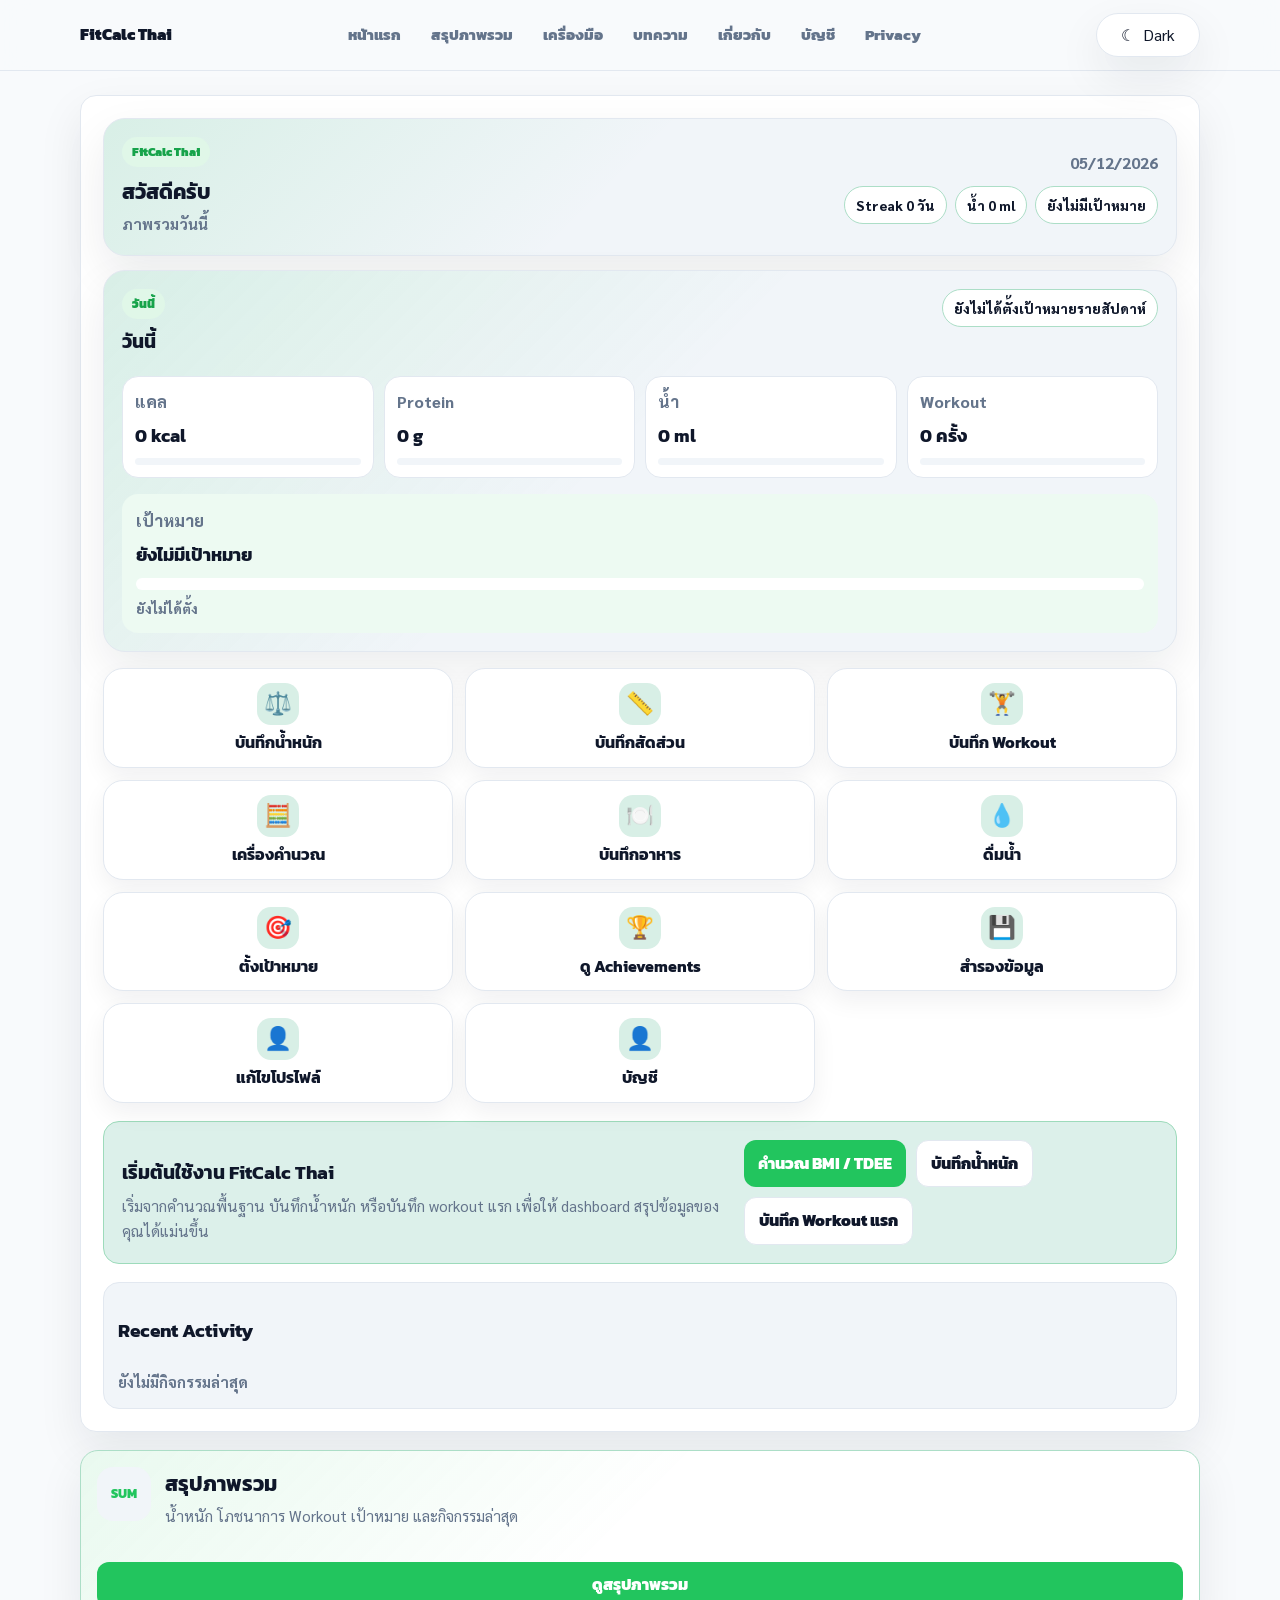
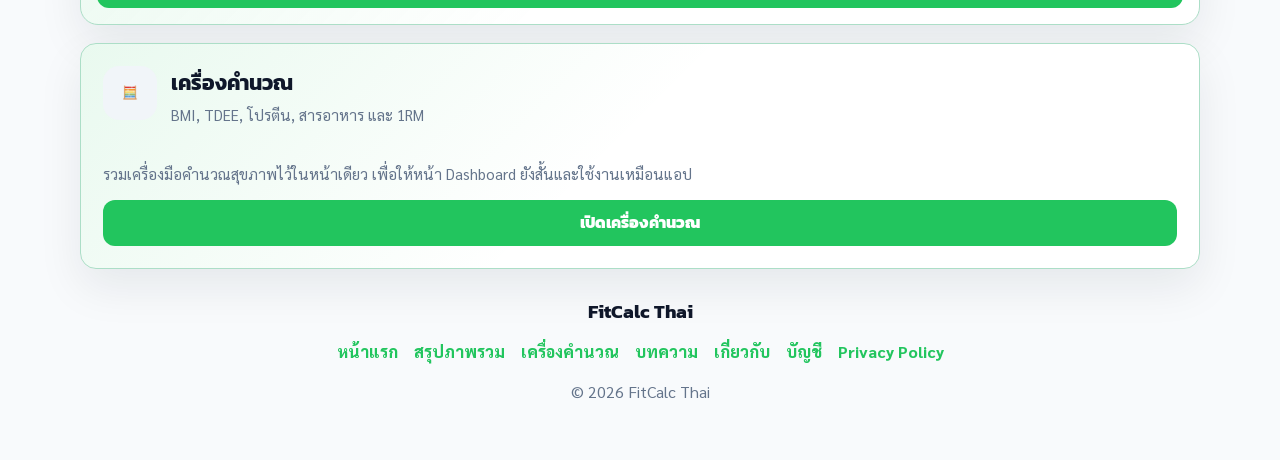
==== commit e618cdca: "feat: move dashboard summary to separate page" ====
--- a/index.html
+++ b/index.html
@@ -30,7 +30,8 @@
       <a class="nav-brand" href="index.html">FitCalc Thai</a>
       <div class="nav-links">
         <a href="index.html">หน้าแรก</a>
-        <details class="nav-dropdown">
+        <a href="summary.html">สรุปภาพรวม</a>
+<details class="nav-dropdown">
           <summary>เครื่องมือ</summary>
           <div class="dropdown-menu">
             <a href="calculators.html">เครื่องคำนวณ</a>
@@ -55,6 +56,7 @@
           </div>
         </details>
         <a href="about.html">เกี่ยวกับ</a>
+        <a href="auth.html">บัญชี</a>
         <a href="privacy-policy.html">Privacy</a>
       </div>
       <button class="theme-toggle" id="themeToggle" type="button" aria-label="สลับโหมดมืดและสว่าง">
@@ -687,6 +689,16 @@
         <span>ใช้ฟรี</span>
       </div>
     </section>
+    <section class="card summary-hub-card">
+      <div class="card-header">
+        <span class="tool-icon">SUM</span>
+        <div>
+          <h2>สรุปภาพรวม</h2>
+          <p>น้ำหนัก โภชนาการ Workout เป้าหมาย และกิจกรรมล่าสุด</p>
+        </div>
+      </div>
+      <a class="calculator-link" href="summary.html">ดูสรุปภาพรวม</a>
+    </section>
     <section class="card tools-hub-card">
       <div class="card-header">
         <span class="tool-icon">🧮</span>
@@ -883,12 +895,14 @@
     <strong class="footer-brand">FitCalc Thai</strong>
     <div class="footer-links">
       <a href="index.html">หน้าแรก</a>
-      <a href="calculators.html">เครื่องคำนวณ</a>
+      <a href="summary.html">สรุปภาพรวม</a>
+<a href="calculators.html">เครื่องคำนวณ</a>
       <a href="bmi-guide.html">บทความ</a>
       <a href="about.html">เกี่ยวกับ</a>
+      <a href="auth.html">บัญชี</a>
       <a href="privacy-policy.html">Privacy Policy</a>
     </div>
-    <p>ยฉ 2026 FitCalc Thai</p>
+    <p>© 2026 FitCalc Thai</p>
   </footer>
 
   <script src="chart.umd.js" defer></script>
--- a/style.css
+++ b/style.css
@@ -11,6 +11,7 @@
   --primary-dark: #114f63;
   --accent: #f2a541;
   --shadow: 0 16px 40px rgba(23, 32, 51, 0.1);
+  --page-top-spacing: 24px;
 }
 
 body.dark {
@@ -105,7 +106,7 @@
   align-items: flex-start;
   justify-content: space-between;
   gap: 24px;
-  padding: 44px 0 28px;
+  padding: calc(var(--page-top-spacing) + 28px) 0 28px;
 }
 
 .eyebrow {
@@ -1419,10 +1420,227 @@
   grid-column: 1 / -1;
 }
 
+.app-shell-main {
+  align-items: start;
+}
+
+.app-view {
+  display: none;
+  grid-column: 1 / -1;
+}
+
+.app-view.is-active {
+  display: grid;
+  gap: 18px;
+}
+
+.app-view[hidden] {
+  display: none;
+}
+
+body.app-shell-ready .site-header {
+  display: none;
+}
+
+body.app-shell-ready .tool-grid {
+  margin-top: var(--page-top-spacing);
+}
+
+body.app-shell-ready .dashboard-v2-header {
+  display: none;
+}
+
+body.app-shell-ready #homeDashboardView .dashboard-detail-grid {
+  display: none !important;
+}
+
+body.app-shell-ready #homeDashboardView .dashboard-summary-grid {
+  display: none !important;
+}
+
+.app-detail-header {
+  display: flex;
+  align-items: flex-start;
+  gap: 16px;
+  border: 1px solid var(--border);
+  border-radius: 22px;
+  background:
+    linear-gradient(135deg, color-mix(in srgb, var(--primary) 10%, transparent), transparent 50%),
+    var(--surface);
+  box-shadow: var(--shadow);
+  padding: 18px;
+}
+
+.app-detail-header > div {
+  min-width: 0;
+}
+
+.app-detail-header h2 {
+  margin: 6px 0 4px;
+}
+
+.app-detail-header p:last-child {
+  margin: 0;
+  color: var(--muted);
+  font-weight: 700;
+}
+
+.app-back-button {
+  min-height: 44px;
+  white-space: nowrap;
+}
+
+.app-detail-content {
+  display: grid;
+  gap: 18px;
+}
+
+.app-shell-hidden-extra {
+  display: none !important;
+}
+
+.auth-page-grid {
+  align-items: start;
+}
+
+.auth-status-card,
+.auth-note-card {
+  grid-column: 1 / -1;
+}
+
+.auth-status-card {
+  display: flex;
+  align-items: center;
+  justify-content: space-between;
+  gap: 16px;
+  border-radius: 22px;
+  background:
+    linear-gradient(135deg, color-mix(in srgb, var(--primary) 12%, transparent), transparent 48%),
+    var(--surface-soft);
+}
+
+.auth-status-card h2,
+.auth-note-card h2 {
+  margin: 8px 0 6px;
+}
+
+.auth-status-card p,
+.auth-note-card p {
+  margin: 0;
+  color: var(--muted);
+  font-weight: 700;
+}
+
+.auth-form-card {
+  border-radius: 18px;
+}
+
+.auth-form {
+  margin-top: 16px;
+}
+
+.auth-message {
+  grid-column: 1 / -1;
+}
+
+.auth-message[data-status="success"] {
+  border-color: color-mix(in srgb, var(--primary) 42%, var(--border));
+  color: var(--primary-dark);
+}
+
+.auth-message[data-status="error"] {
+  border-color: #ef4444;
+  color: #ef4444;
+}
+
+.summary-page-layout {
+  width: min(1120px, calc(100% - 32px));
+  margin: 0 auto;
+  display: grid;
+  grid-template-columns: repeat(2, minmax(300px, 1fr));
+  gap: 18px;
+}
+
+.summary-overview-grid,
+.summary-wide-card {
+  grid-column: 1 / -1;
+}
+
+.summary-overview-grid {
+  display: grid;
+  grid-template-columns: repeat(2, minmax(280px, 1fr));
+  gap: 16px;
+}
+
+.summary-overview-card,
+.summary-section-card {
+  border: 1px solid var(--border);
+  border-radius: 18px;
+  background: var(--surface);
+  box-shadow: var(--shadow);
+  padding: 18px;
+}
+
+.summary-overview-card h2,
+.summary-section-header h2 {
+  margin: 0;
+}
+
+.summary-overview-metrics,
+.summary-section-card .dashboard-mini-grid {
+  display: grid;
+  grid-template-columns: repeat(2, minmax(160px, 1fr));
+  gap: 10px;
+}
+
+.summary-overview-metrics div,
+.summary-section-card .dashboard-mini-metric {
+  min-width: 0;
+  border: 1px solid var(--border);
+  border-radius: 14px;
+  background: var(--surface-soft);
+  padding: 12px;
+}
+
+.summary-overview-metrics span {
+  display: block;
+  color: var(--muted);
+  font-weight: 800;
+}
+
+.summary-overview-metrics strong {
+  display: block;
+  color: var(--text);
+  font-family: "Kanit", Arial, "Tahoma", sans-serif;
+  font-size: 1.08rem;
+  line-height: 1.25;
+  overflow-wrap: anywhere;
+}
+
+.summary-section-card {
+  display: grid;
+  gap: 14px;
+}
+
+.summary-section-header {
+  display: flex;
+  align-items: flex-start;
+  justify-content: space-between;
+  gap: 12px;
+}
+
+.summary-section-header a {
+  color: var(--primary);
+  font-weight: 900;
+  text-decoration: none;
+  white-space: nowrap;
+}
+
 .home-calculator-section {
   display: none;
 }
 
+.summary-hub-card,
 .tools-hub-card {
   grid-column: 1 / -1;
   display: grid;
@@ -1431,6 +1649,11 @@
   background:
     linear-gradient(135deg, color-mix(in srgb, var(--primary) 10%, transparent), transparent 48%),
     var(--surface);
+}
+
+.summary-hub-card {
+  border-radius: 18px;
+  padding: 16px;
 }
 
 .tools-page-header {
@@ -1704,9 +1927,9 @@
 
 .dashboard-summary-grid {
   display: grid;
-  grid-template-columns: repeat(4, minmax(0, 1fr));
-  gap: 12px;
-  margin-bottom: 18px;
+  grid-template-columns: repeat(6, minmax(0, 1fr));
+  gap: 8px;
+  margin-bottom: 12px;
 }
 
 .dashboard-summary-card,
@@ -1718,7 +1941,8 @@
 }
 
 .dashboard-summary-card {
-  padding: 16px;
+  min-height: 72px;
+  padding: 10px 12px;
 }
 
 .dashboard-summary-group {
@@ -1760,13 +1984,31 @@
   display: block;
   color: var(--text);
   font-family: "Kanit", Arial, "Tahoma", sans-serif;
-  font-size: 1.18rem;
+  font-size: 1.02rem;
+  line-height: 1.2;
 }
 
 .dashboard-summary-card p {
-  margin: 8px 0 0;
-  color: var(--muted);
+  margin: 4px 0 0;
+  color: var(--muted);
+  font-size: 0.82rem;
   font-weight: 700;
+}
+
+body.app-shell-ready #homeDashboardView .dashboard-summary-grid {
+  grid-template-columns: repeat(6, minmax(0, 1fr));
+  align-items: stretch;
+}
+
+body.app-shell-ready #homeDashboardView .dashboard-summary-card {
+  border-radius: 14px;
+  background: var(--surface);
+  box-shadow: none;
+}
+
+body.app-shell-ready #homeDashboardView .dashboard-summary-card span {
+  font-size: 0.78rem;
+  line-height: 1.25;
 }
 
 .dashboard-detail-grid {
@@ -1782,7 +2024,15 @@
 }
 
 .dashboard-recent-panel {
-  margin-top: 14px;
+  margin-top: 10px;
+}
+
+body.app-shell-ready #homeDashboardView .dashboard-recent-panel {
+  padding: 14px;
+}
+
+body.app-shell-ready #homeDashboardView .dashboard-recent-panel .dashboard-panel-header {
+  margin-bottom: 4px;
 }
 
 .dashboard-collapsible-section {
@@ -2638,6 +2888,15 @@
   .beginner-panel,
   .dashboard-panel-header {
     flex-direction: column;
+  }
+
+  .app-detail-header {
+    flex-direction: column;
+    padding: 16px;
+  }
+
+  .app-back-button {
+    width: 100%;
   }
 
   .app-home-header,
@@ -2893,3 +3152,29 @@
     grid-template-columns: 1fr;
   }
 }
+
+@media (max-width: 760px) {
+  :root {
+    --page-top-spacing: 16px;
+  }
+
+  .summary-page-layout,
+  .summary-overview-grid {
+    grid-template-columns: 1fr;
+    width: min(100% - 24px, 1120px);
+  }
+
+  .summary-overview-metrics,
+  .summary-section-card .dashboard-mini-grid {
+    grid-template-columns: 1fr;
+  }
+
+  .summary-section-header {
+    flex-direction: column;
+  }
+
+  .auth-status-card {
+    flex-direction: column;
+    align-items: stretch;
+  }
+}
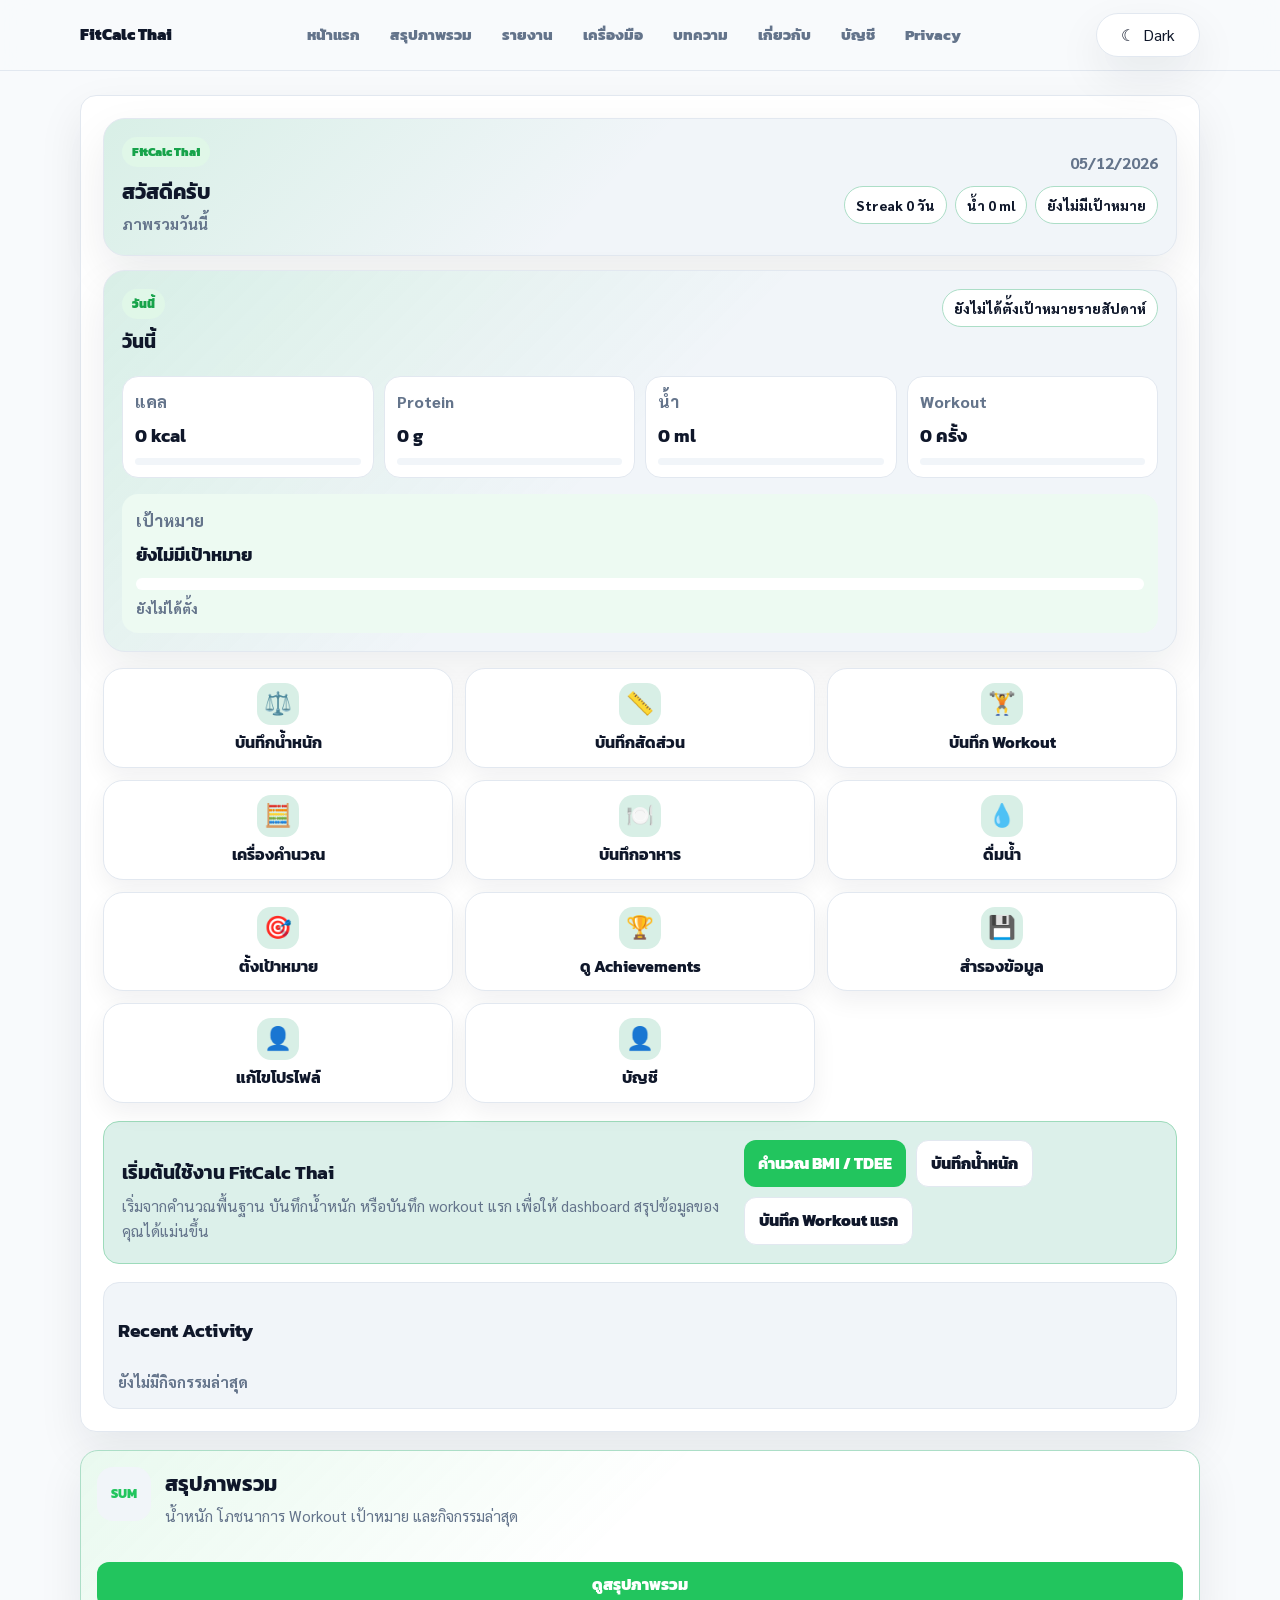
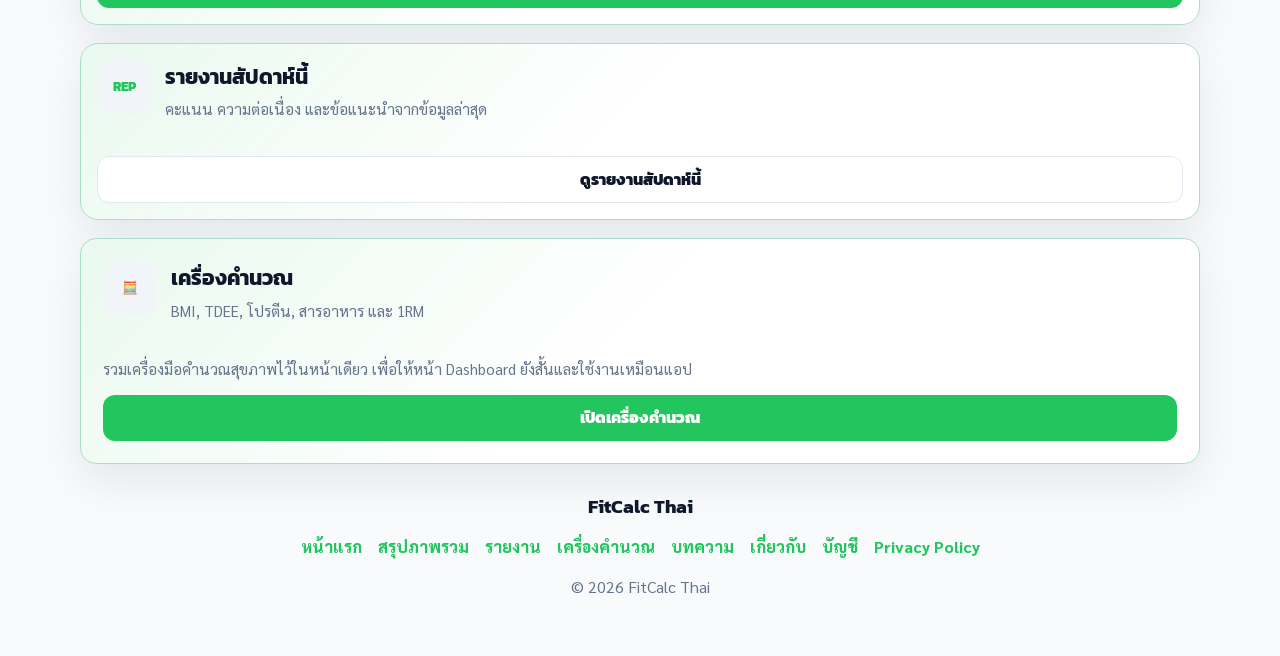
==== commit a149656f: "feat: add weekly insights report page" ====
--- a/index.html
+++ b/index.html
@@ -31,6 +31,7 @@
       <div class="nav-links">
         <a href="index.html">หน้าแรก</a>
         <a href="summary.html">สรุปภาพรวม</a>
+<a href="insights.html">รายงาน</a>
 <details class="nav-dropdown">
           <summary>เครื่องมือ</summary>
           <div class="dropdown-menu">
@@ -699,6 +700,16 @@
       </div>
       <a class="calculator-link" href="summary.html">ดูสรุปภาพรวม</a>
     </section>
+    <section class="card insights-hub-card">
+      <div class="card-header">
+        <span class="tool-icon">REP</span>
+        <div>
+          <h2>รายงานสัปดาห์นี้</h2>
+          <p>คะแนน ความต่อเนื่อง และข้อแนะนำจากข้อมูลล่าสุด</p>
+        </div>
+      </div>
+      <a class="guide-link" href="insights.html">ดูรายงานสัปดาห์นี้</a>
+    </section>
     <section class="card tools-hub-card">
       <div class="card-header">
         <span class="tool-icon">🧮</span>
@@ -896,6 +907,7 @@
     <div class="footer-links">
       <a href="index.html">หน้าแรก</a>
       <a href="summary.html">สรุปภาพรวม</a>
+<a href="insights.html">รายงาน</a>
 <a href="calculators.html">เครื่องคำนวณ</a>
       <a href="bmi-guide.html">บทความ</a>
       <a href="about.html">เกี่ยวกับ</a>
--- a/style.css
+++ b/style.css
@@ -1636,10 +1636,146 @@
   white-space: nowrap;
 }
 
+.insights-page-layout {
+  width: min(1120px, calc(100% - 32px));
+  margin: 0 auto;
+  display: grid;
+  gap: 18px;
+}
+
+.insights-top-row,
+.insights-section-grid {
+  display: grid;
+  grid-template-columns: repeat(2, minmax(300px, 1fr));
+  gap: 18px;
+}
+
+.weekly-score-card,
+.weekly-week-card,
+.weekly-overview-card,
+.weekly-recommendation-card,
+.insights-section-card {
+  border: 1px solid var(--border);
+  border-radius: 18px;
+  background: var(--surface);
+  box-shadow: var(--shadow);
+  padding: 18px;
+}
+
+.weekly-score-card {
+  display: flex;
+  align-items: center;
+  justify-content: space-between;
+  gap: 18px;
+  background:
+    linear-gradient(135deg, color-mix(in srgb, var(--primary) 12%, transparent), transparent 50%),
+    var(--surface);
+}
+
+.weekly-score-card h2,
+.weekly-week-card h2,
+.weekly-overview-card h2,
+.weekly-recommendation-card h2,
+.insights-section-card h2 {
+  margin: 0 0 8px;
+}
+
+.weekly-score-card p,
+.weekly-week-card p {
+  margin: 0;
+  color: var(--muted);
+  font-weight: 700;
+}
+
+.insight-score-ring {
+  display: grid;
+  place-items: center;
+  flex: 0 0 112px;
+  width: 112px;
+  height: 112px;
+  border-radius: 999px;
+  background:
+    conic-gradient(var(--primary) var(--score), color-mix(in srgb, var(--primary) 12%, var(--surface-soft)) 0),
+    var(--surface-soft);
+}
+
+.insight-score-ring strong {
+  display: grid;
+  place-items: center;
+  width: 78px;
+  height: 78px;
+  border-radius: inherit;
+  background: var(--surface);
+  color: var(--text);
+  font-family: "Kanit", Arial, "Tahoma", sans-serif;
+  font-size: 1.7rem;
+}
+
+.insights-metric-grid {
+  display: grid;
+  grid-template-columns: repeat(3, minmax(180px, 1fr));
+  gap: 12px;
+}
+
+.insights-metric-grid.compact {
+  grid-template-columns: repeat(2, minmax(160px, 1fr));
+}
+
+.insight-metric-card {
+  min-width: 0;
+  border: 1px solid var(--border);
+  border-radius: 14px;
+  background: var(--surface-soft);
+  padding: 12px;
+}
+
+.insight-metric-card span {
+  display: block;
+  color: var(--muted);
+  font-weight: 800;
+}
+
+.insight-metric-card strong {
+  display: block;
+  color: var(--text);
+  font-family: "Kanit", Arial, "Tahoma", sans-serif;
+  font-size: 1.08rem;
+  line-height: 1.25;
+  overflow-wrap: anywhere;
+}
+
+.weekly-recommendation-list {
+  display: grid;
+  gap: 10px;
+  margin: 0;
+  padding: 0;
+  list-style: none;
+}
+
+.weekly-recommendation-list li {
+  border: 1px solid var(--border);
+  border-radius: 14px;
+  background: var(--surface-soft);
+  padding: 12px;
+  font-weight: 700;
+}
+
+.weekly-report-fallback {
+  width: 100%;
+  margin-top: 12px;
+  resize: vertical;
+}
+
+.weekly-empty-state,
+.insights-wide-card {
+  grid-column: 1 / -1;
+}
+
 .home-calculator-section {
   display: none;
 }
 
+.insights-hub-card,
 .summary-hub-card,
 .tools-hub-card {
   grid-column: 1 / -1;
@@ -1651,6 +1787,7 @@
     var(--surface);
 }
 
+.insights-hub-card,
 .summary-hub-card {
   border-radius: 18px;
   padding: 16px;
@@ -3159,11 +3296,28 @@
   }
 
   .summary-page-layout,
+  .insights-page-layout,
   .summary-overview-grid {
     grid-template-columns: 1fr;
     width: min(100% - 24px, 1120px);
   }
 
+  .insights-top-row,
+  .insights-section-grid,
+  .insights-metric-grid,
+  .insights-metric-grid.compact {
+    grid-template-columns: 1fr;
+  }
+
+  .weekly-score-card {
+    flex-direction: column;
+    align-items: stretch;
+  }
+
+  .insight-score-ring {
+    align-self: center;
+  }
+
   .summary-overview-metrics,
   .summary-section-card .dashboard-mini-grid {
     grid-template-columns: 1fr;
